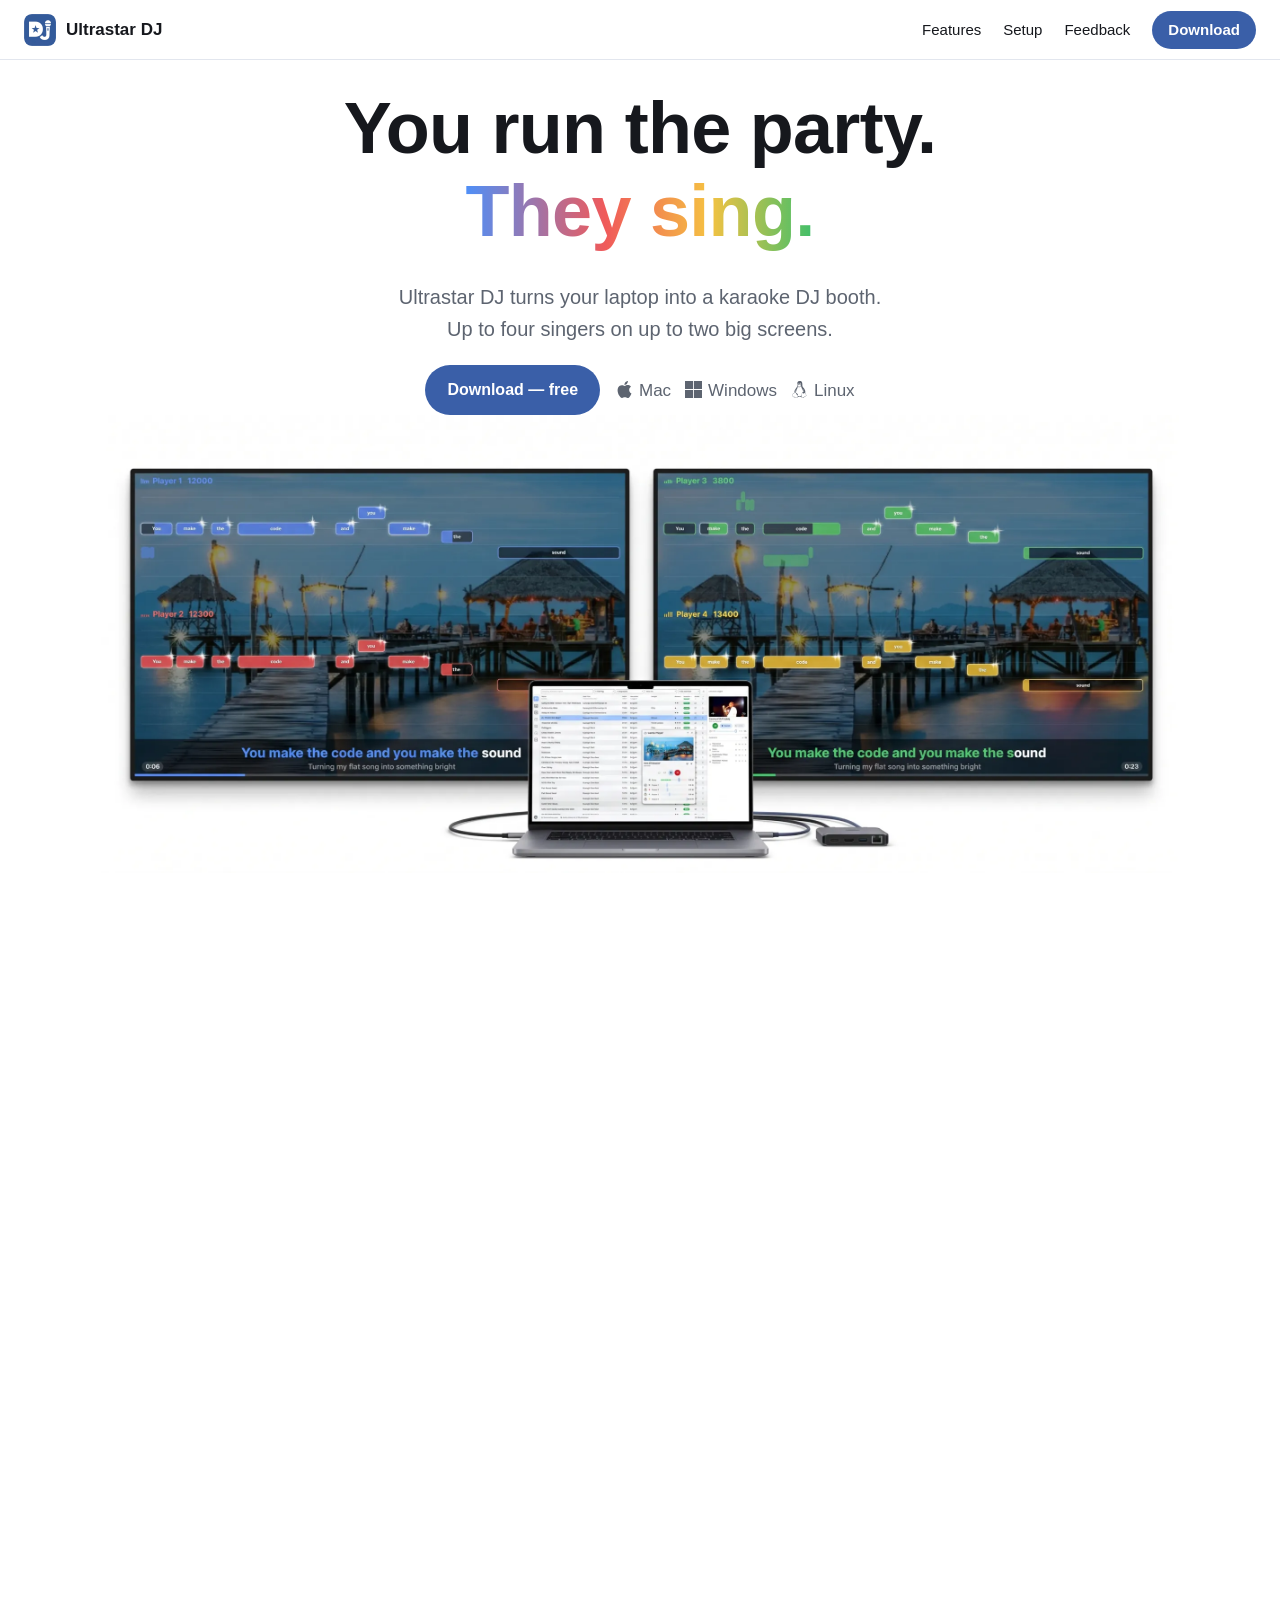
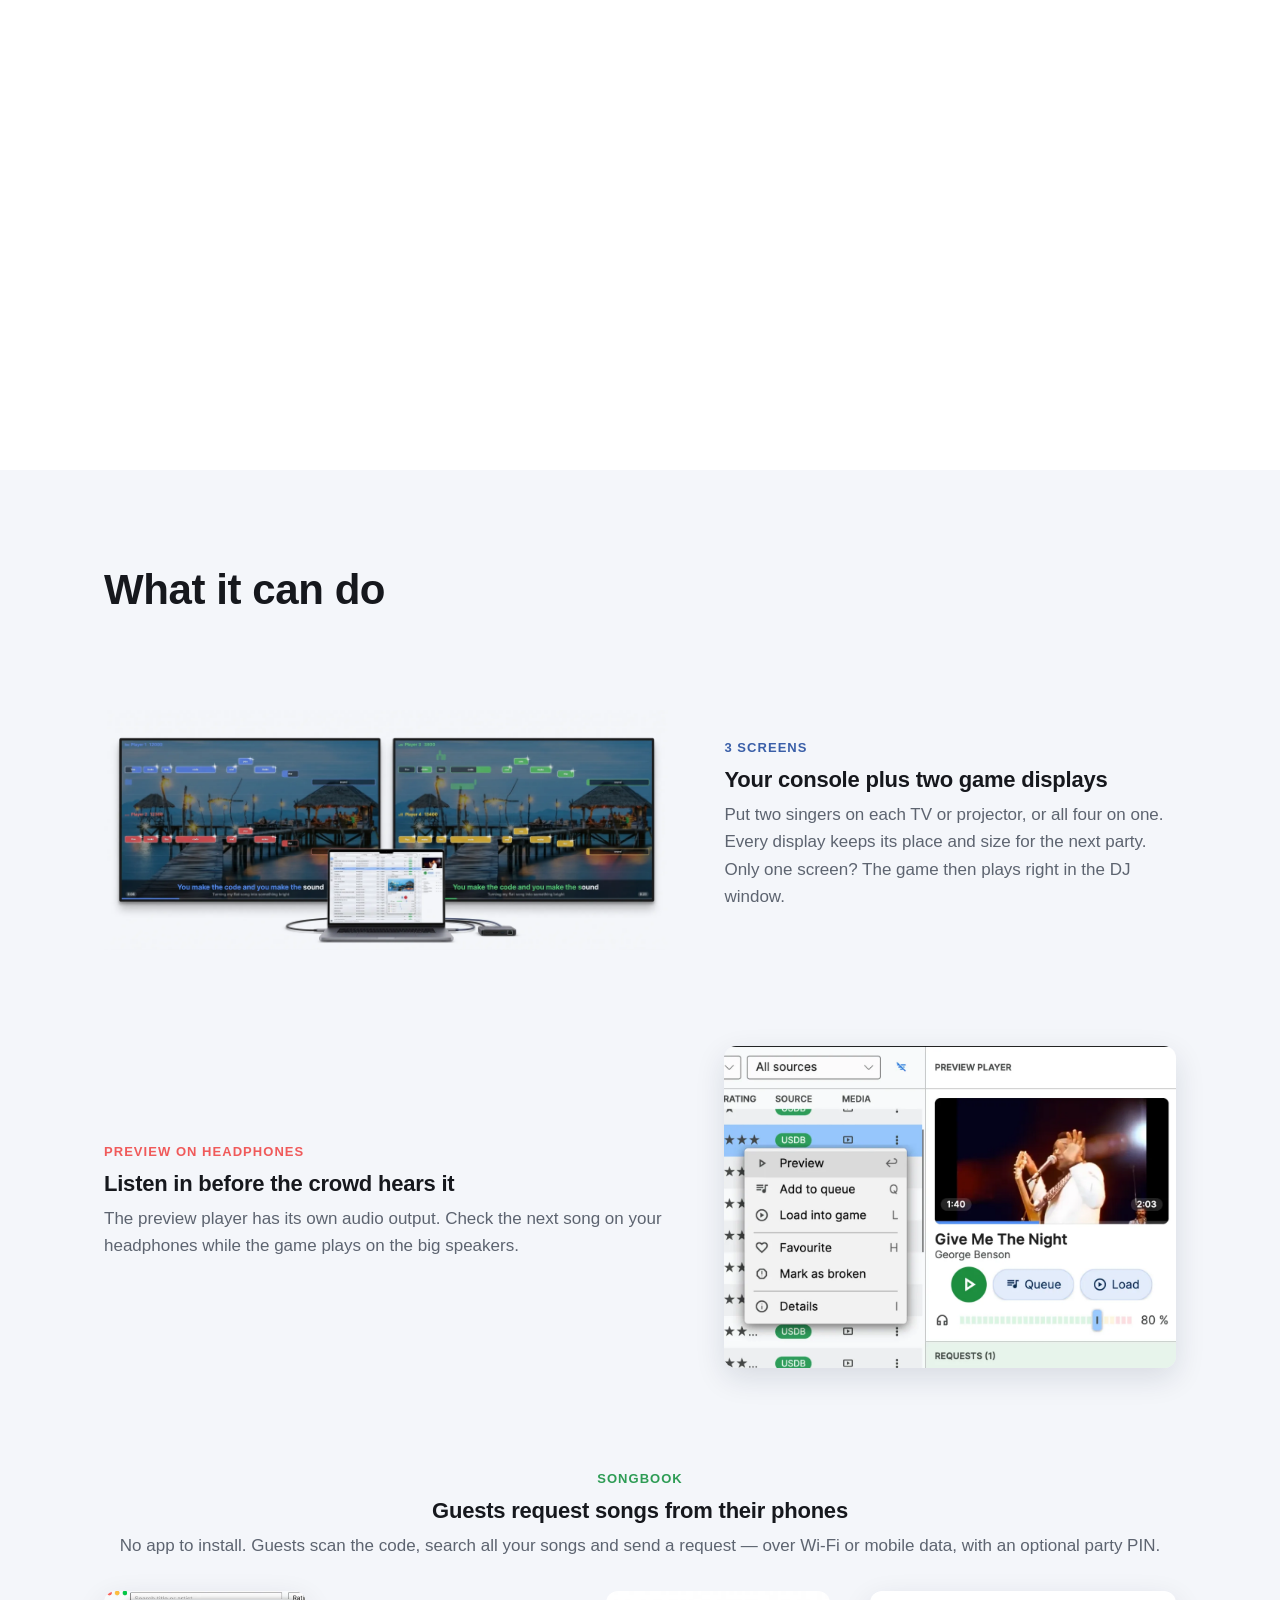
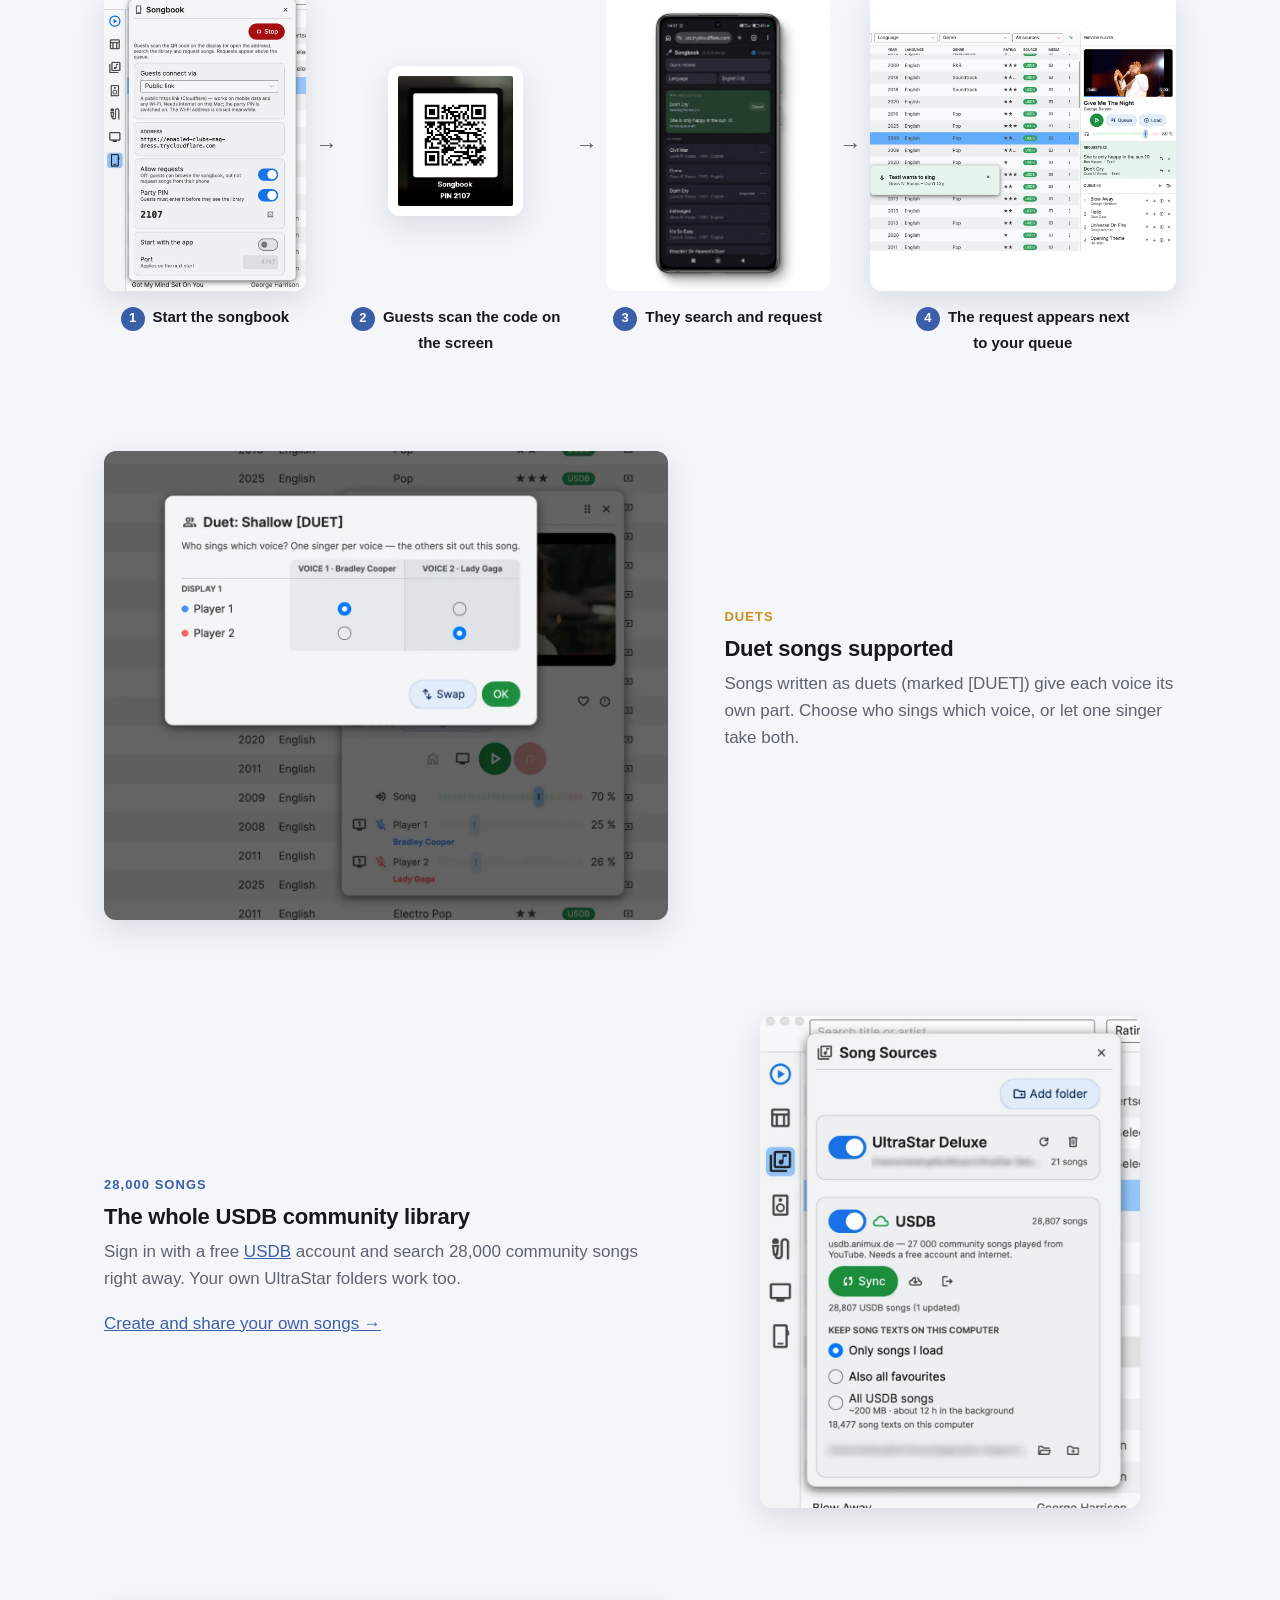
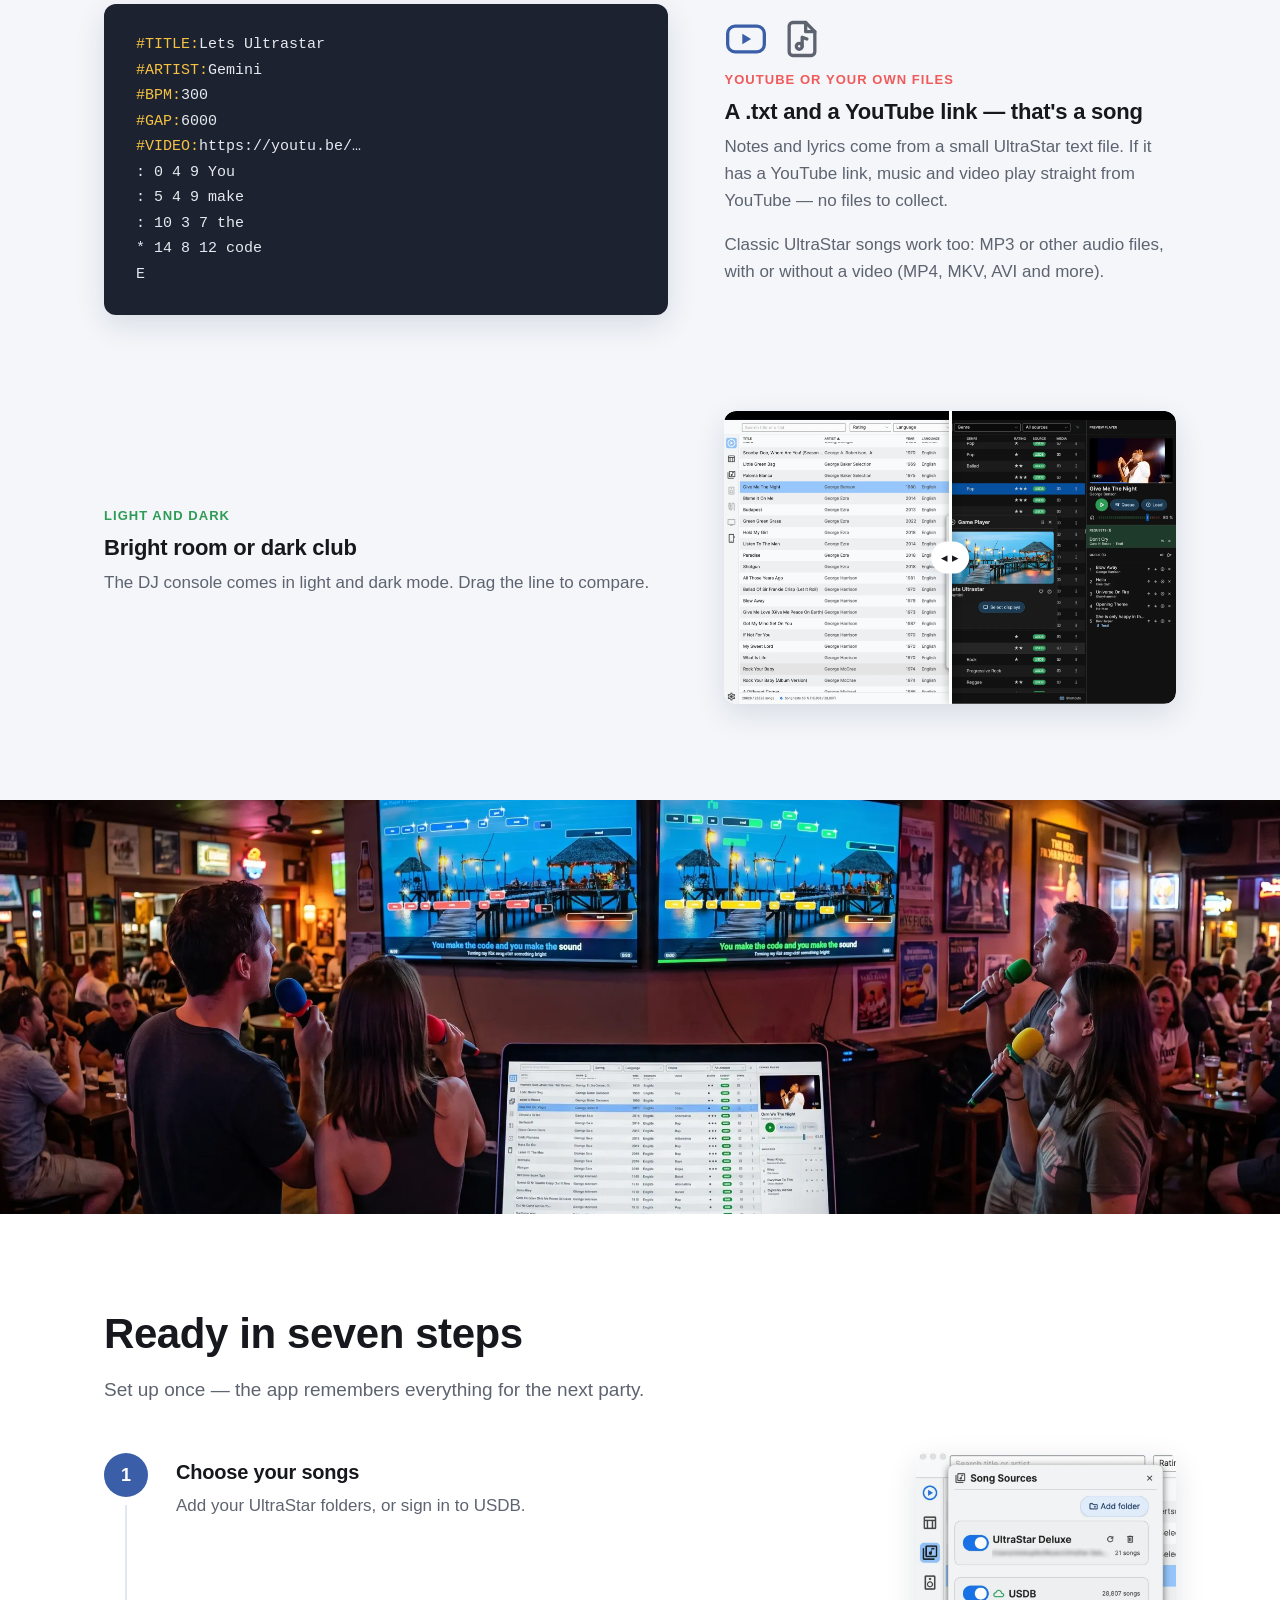
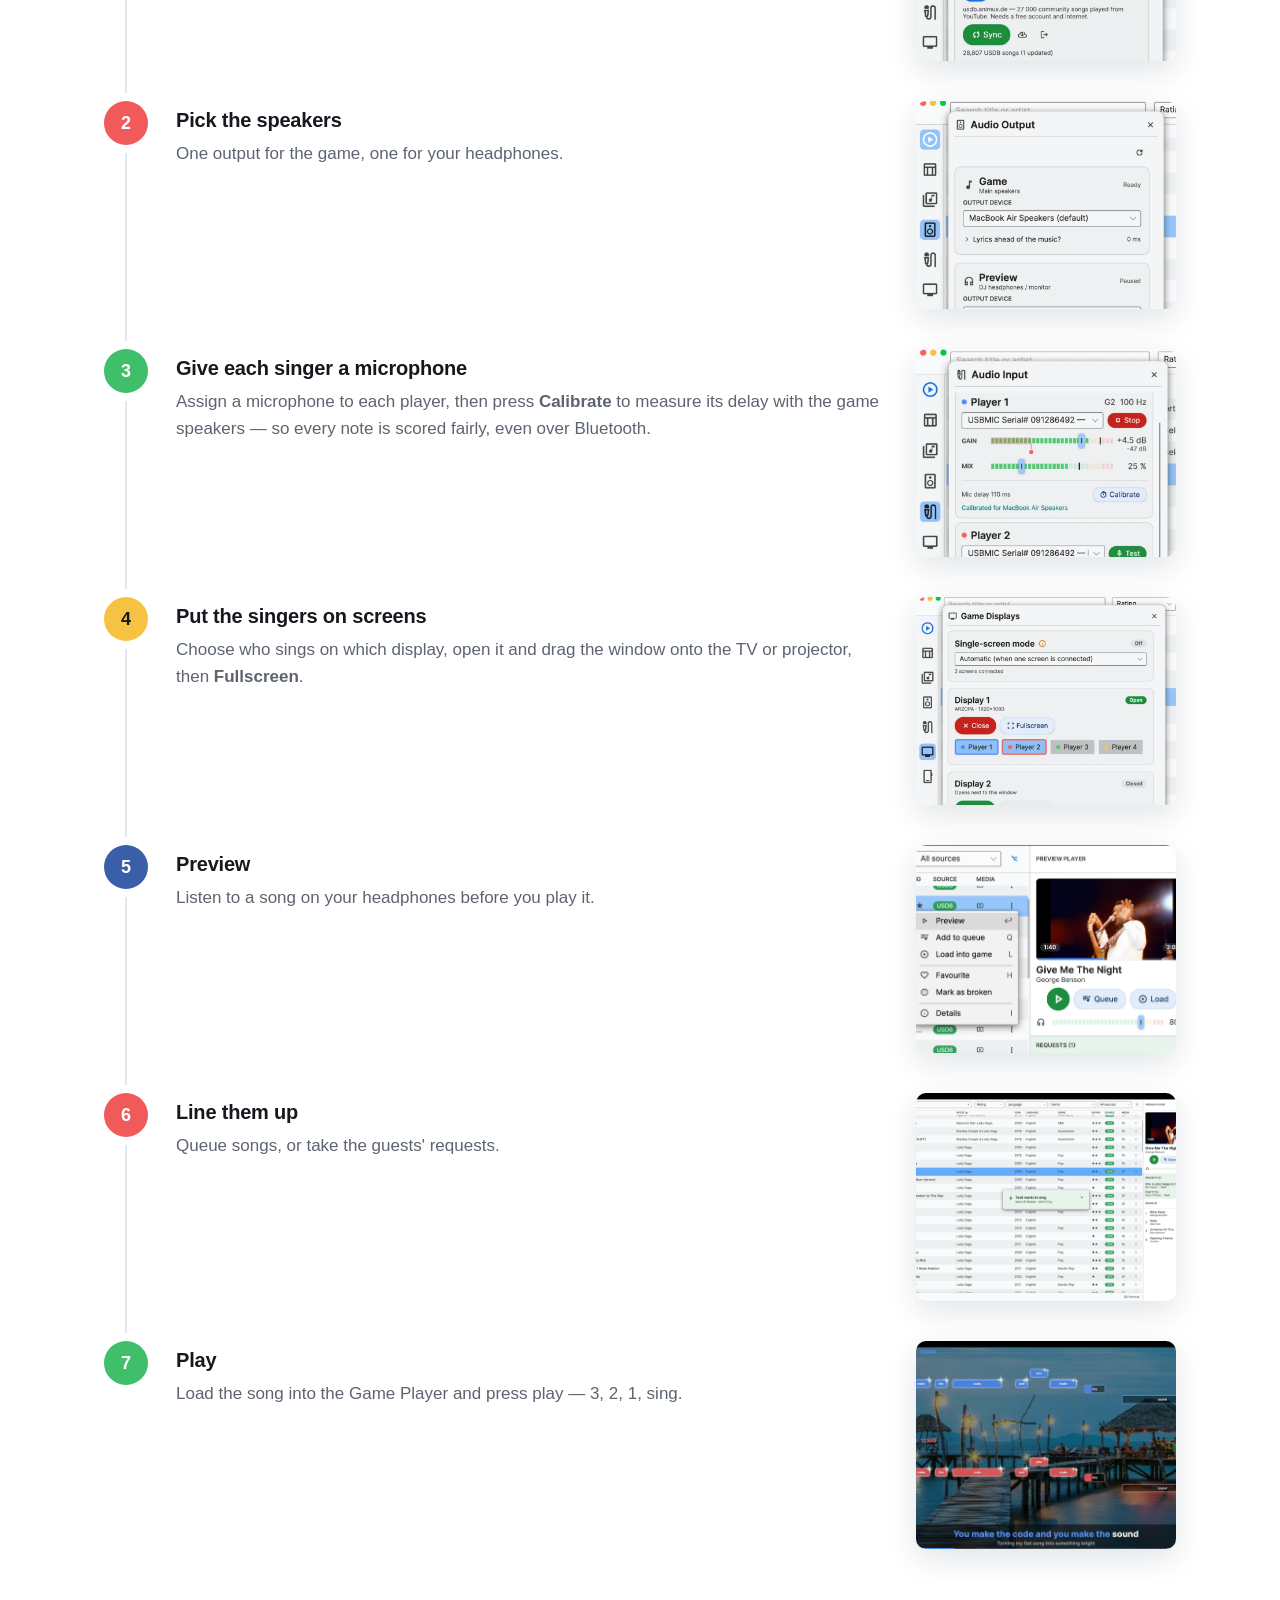
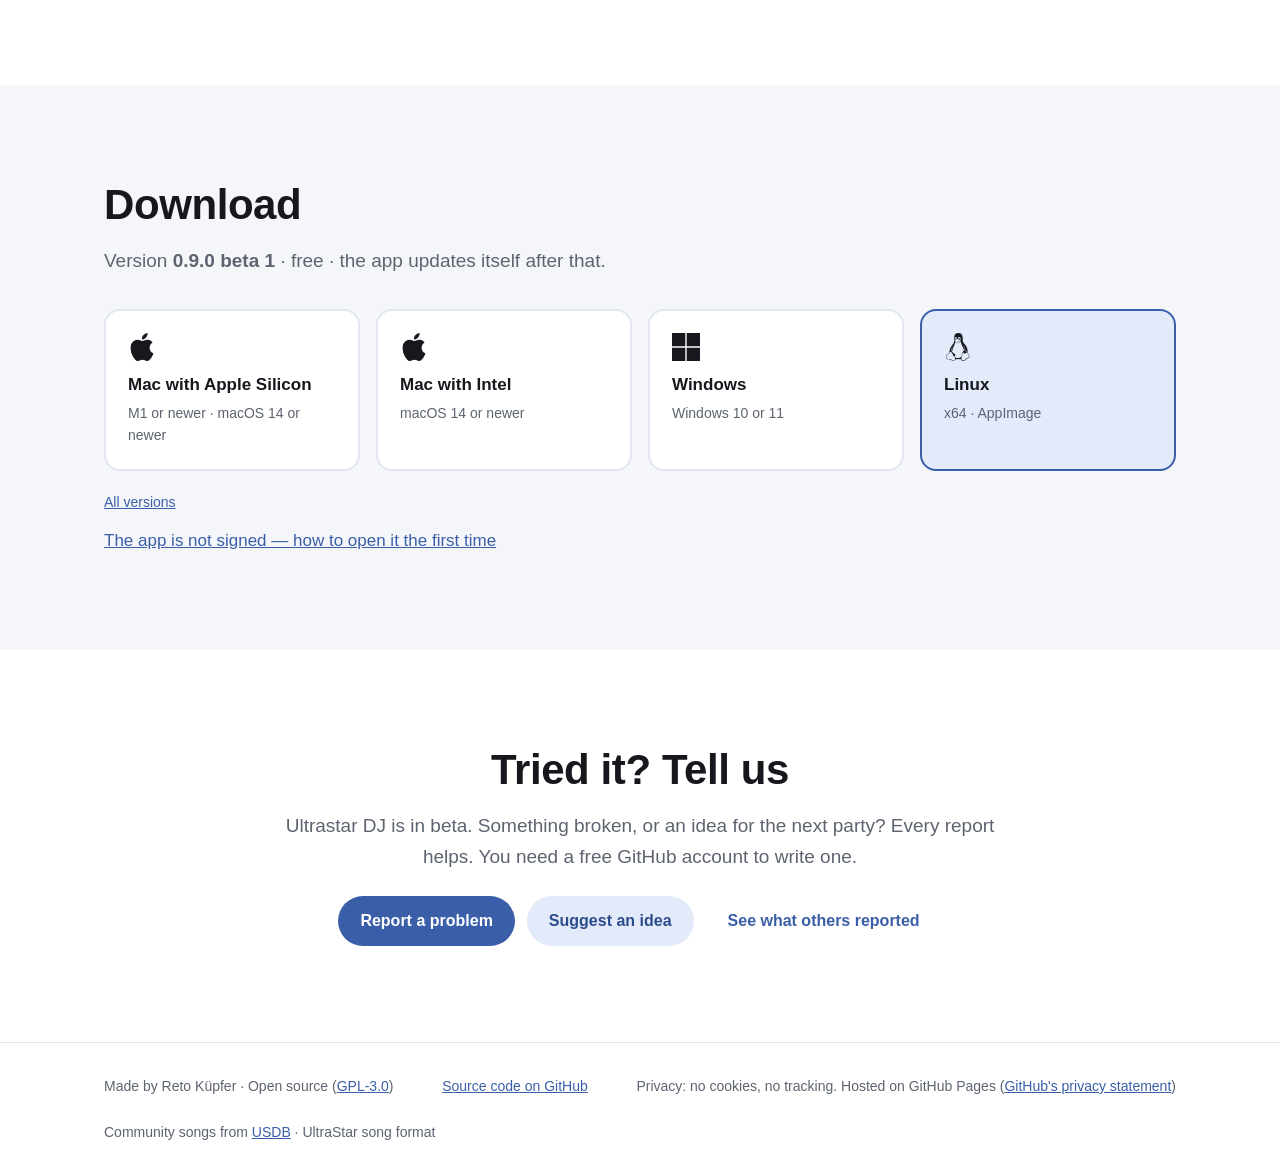
==== website/index.html @ 13da5d04 "feat(website): one-page site on GitHub Pages — features, setup, downloads, first-start help, feedbac" ====
<!doctype html>
<html lang="en">
<head>
  <meta charset="utf-8">
  <meta name="viewport" content="width=device-width, initial-scale=1">
  <title>Ultrastar DJ — free karaoke app for Mac, Windows and Linux</title>
  <meta name="description" content="Ultrastar DJ turns your laptop into a karaoke DJ booth: up to four singers on two big screens, song requests from your guests' phones, 28,000 UltraStar songs ready to go. Free and open source for Mac, Windows and Linux.">
  <link rel="canonical" href="https://retotito.github.io/Ultrastar-DJ/">
  <meta property="og:type" content="website">
  <meta property="og:url" content="https://retotito.github.io/Ultrastar-DJ/">
  <meta property="og:site_name" content="Ultrastar DJ">
  <meta property="og:title" content="Ultrastar DJ — You run the party. They sing.">
  <meta property="og:description" content="A karaoke DJ booth on your laptop: up to four singers, song requests from phones, 28,000 songs. Free for Mac, Windows and Linux.">
  <meta property="og:image" content="https://retotito.github.io/Ultrastar-DJ/img/og-image.jpg">
  <meta property="og:image:width" content="1200">
  <meta property="og:image:height" content="630">
  <meta name="twitter:card" content="summary_large_image">
  <!-- Tells search engines this page is about a free app (can show as such in results) -->
  <script type="application/ld+json">
  {
    "@context": "https://schema.org",
    "@type": "SoftwareApplication",
    "name": "Ultrastar DJ",
    "description": "Karaoke DJ app: up to four singers on two screens, song requests from guests' phones, UltraStar songs from USDB, YouTube or local files.",
    "applicationCategory": "MultimediaApplication",
    "operatingSystem": "macOS 14+, Windows 10/11, Linux",
    "url": "https://retotito.github.io/Ultrastar-DJ/",
    "downloadUrl": "https://retotito.github.io/Ultrastar-DJ/#download",
    "image": "https://retotito.github.io/Ultrastar-DJ/img/og-image.jpg",
    "license": "https://www.gnu.org/licenses/gpl-3.0.html",
    "author": { "@type": "Person", "name": "Reto Küpfer" },
    "offers": { "@type": "Offer", "price": "0", "priceCurrency": "USD" }
  }
  </script>
  <link rel="icon" href="favicon.png">
  <link rel="stylesheet" href="style.css">
</head>
<body>
<!-- System icons (Apple and Linux from Simple Icons, CC0) -->
<svg width="0" height="0" style="position:absolute" aria-hidden="true">
  <symbol id="os-mac" viewBox="0 0 24 24"><path d="M12.152 6.896c-.948 0-2.415-1.078-3.96-1.04-2.04.027-3.91 1.183-4.961 3.014-2.117 3.675-.546 9.103 1.519 12.09 1.013 1.454 2.208 3.09 3.792 3.039 1.52-.065 2.09-.987 3.935-.987 1.831 0 2.35.987 3.96.948 1.637-.026 2.676-1.48 3.676-2.948 1.156-1.688 1.636-3.325 1.662-3.415-.039-.013-3.182-1.221-3.22-4.857-.026-3.04 2.48-4.494 2.597-4.559-1.429-2.09-3.623-2.324-4.39-2.376-2-.156-3.675 1.09-4.61 1.09zM15.53 3.83c.843-1.012 1.4-2.427 1.245-3.83-1.207.052-2.662.805-3.532 1.818-.78.896-1.454 2.338-1.273 3.714 1.338.104 2.715-.688 3.559-1.701"/></symbol>
  <symbol id="os-windows" viewBox="0 0 24 24"><path d="M0 0h11.4v11.4H0zM12.6 0H24v11.4H12.6zM0 12.6h11.4V24H0zM12.6 12.6H24V24H12.6z"/></symbol>
  <symbol id="os-linux" viewBox="0 0 24 24"><path d="M12.504 0c-.155 0-.315.008-.48.021-4.226.333-3.105 4.807-3.17 6.298-.076 1.092-.3 1.953-1.05 3.02-.885 1.051-2.127 2.75-2.716 4.521-.278.832-.41 1.684-.287 2.489a.424.424 0 00-.11.135c-.26.268-.45.6-.663.839-.199.199-.485.267-.797.4-.313.136-.658.269-.864.68-.09.189-.136.394-.132.602 0 .199.027.4.055.536.058.399.116.728.04.97-.249.68-.28 1.145-.106 1.484.174.334.535.47.94.601.81.2 1.91.135 2.774.6.926.466 1.866.67 2.616.47.526-.116.97-.464 1.208-.946.587-.003 1.23-.269 2.26-.334.699-.058 1.574.267 2.577.2.025.134.063.198.114.333l.003.003c.391.778 1.113 1.132 1.884 1.071.771-.06 1.592-.536 2.257-1.306.631-.765 1.683-1.084 2.378-1.503.348-.199.629-.469.649-.853.023-.4-.2-.811-.714-1.376v-.097l-.003-.003c-.17-.2-.25-.535-.338-.926-.085-.401-.182-.786-.492-1.046h-.003c-.059-.054-.123-.067-.188-.135a.357.357 0 00-.19-.064c.431-1.278.264-2.55-.173-3.694-.533-1.41-1.465-2.638-2.175-3.483-.796-1.005-1.576-1.957-1.56-3.368.026-2.152.236-6.133-3.544-6.139zm.529 3.405h.013c.213 0 .396.062.584.198.19.135.33.332.438.533.105.259.158.459.166.724 0-.02.006-.04.006-.06v.105a.086.086 0 01-.004-.021l-.004-.024a1.807 1.807 0 01-.15.706.953.953 0 01-.213.335.71.71 0 00-.088-.042c-.104-.045-.198-.064-.284-.133a1.312 1.312 0 00-.22-.066c.05-.06.146-.133.183-.198.053-.128.082-.264.088-.402v-.02a1.21 1.21 0 00-.061-.4c-.045-.134-.101-.2-.183-.333-.084-.066-.167-.132-.267-.132h-.016c-.093 0-.176.03-.262.132a.8.8 0 00-.205.334 1.18 1.18 0 00-.09.4v.019c.002.089.008.179.02.267-.193-.067-.438-.135-.607-.202a1.635 1.635 0 01-.018-.2v-.02a1.772 1.772 0 01.15-.768c.082-.22.232-.406.43-.533a.985.985 0 01.594-.2zm-2.962.059h.036c.142 0 .27.048.399.135.146.129.264.288.344.465.09.199.14.4.153.667v.004c.007.134.006.2-.002.266v.08c-.03.007-.056.018-.083.024-.152.055-.274.135-.393.2.012-.09.013-.18.003-.267v-.015c-.012-.133-.04-.2-.082-.333a.613.613 0 00-.166-.267.248.248 0 00-.183-.064h-.021c-.071.006-.13.04-.186.132a.552.552 0 00-.12.27.944.944 0 00-.023.33v.015c.012.135.037.2.08.334.046.134.098.2.166.268.01.009.02.018.034.024-.07.057-.117.07-.176.136a.304.304 0 01-.131.068 2.62 2.62 0 01-.275-.402 1.772 1.772 0 01-.155-.667 1.759 1.759 0 01.08-.668 1.43 1.43 0 01.283-.535c.128-.133.26-.2.418-.2zm1.37 1.706c.332 0 .733.065 1.216.399.293.2.523.269 1.052.468h.003c.255.136.405.266.478.399v-.131a.571.571 0 01.016.47c-.123.31-.516.643-1.063.842v.002c-.268.135-.501.333-.775.465-.276.135-.588.292-1.012.267a1.139 1.139 0 01-.448-.067 3.566 3.566 0 01-.322-.198c-.195-.135-.363-.332-.612-.465v-.005h-.005c-.4-.246-.616-.512-.686-.71-.07-.268-.005-.47.193-.6.224-.135.38-.271.483-.336.104-.074.143-.102.176-.131h.002v-.003c.169-.202.436-.47.839-.601.139-.036.294-.065.466-.065zm2.8 2.142c.358 1.417 1.196 3.475 1.735 4.473.286.534.855 1.659 1.102 3.024.156-.005.33.018.513.064.646-1.671-.546-3.467-1.089-3.966-.22-.2-.232-.335-.123-.335.59.534 1.365 1.572 1.646 2.757.13.535.16 1.104.021 1.67.067.028.135.06.205.067 1.032.534 1.413.938 1.23 1.537v-.043c-.06-.003-.12 0-.18 0h-.016c.151-.467-.182-.825-1.065-1.224-.915-.4-1.646-.336-1.77.465-.008.043-.013.066-.018.135-.068.023-.139.053-.209.064-.43.268-.662.669-.793 1.187-.13.533-.17 1.156-.205 1.869v.003c-.02.334-.17.838-.319 1.35-1.5 1.072-3.58 1.538-5.348.334a2.645 2.645 0 00-.402-.533 1.45 1.45 0 00-.275-.333c.182 0 .338-.03.465-.067a.615.615 0 00.314-.334c.108-.267 0-.697-.345-1.163-.345-.467-.931-.995-1.788-1.521-.63-.4-.986-.87-1.15-1.396-.165-.534-.143-1.085-.015-1.645.245-1.07.873-2.11 1.274-2.763.107-.065.037.135-.408.974-.396.751-1.14 2.497-.122 3.854a8.123 8.123 0 01.647-2.876c.564-1.278 1.743-3.504 1.836-5.268.048.036.217.135.289.202.218.133.38.333.59.465.21.201.477.335.876.335.039.003.075.006.11.006.412 0 .73-.134.997-.268.29-.134.52-.334.74-.4h.005c.467-.135.835-.402 1.044-.7zm2.185 8.958c.037.6.343 1.245.882 1.377.588.134 1.434-.333 1.791-.765l.211-.01c.315-.007.577.01.847.268l.003.003c.208.199.305.53.391.876.085.4.154.78.409 1.066.486.527.645.906.636 1.14l.003-.007v.018l-.003-.012c-.015.262-.185.396-.498.595-.63.401-1.746.712-2.457 1.57-.618.737-1.37 1.14-2.036 1.191-.664.053-1.237-.2-1.574-.898l-.005-.003c-.21-.4-.12-1.025.056-1.69.176-.668.428-1.344.463-1.897.037-.714.076-1.335.195-1.814.12-.465.308-.797.641-.984l.045-.022zm-10.814.049h.01c.053 0 .105.005.157.014.376.055.706.333 1.023.752l.91 1.664.003.003c.243.533.754 1.064 1.189 1.637.434.598.77 1.131.729 1.57v.006c-.057.744-.48 1.148-1.125 1.294-.645.135-1.52.002-2.395-.464-.968-.536-2.118-.469-2.857-.602-.369-.066-.61-.2-.723-.4-.11-.2-.113-.602.123-1.23v-.004l.002-.003c.117-.334.03-.752-.027-1.118-.055-.401-.083-.71.043-.94.16-.334.396-.4.69-.533.294-.135.64-.202.915-.47h.002v-.002c.256-.268.445-.601.668-.838.19-.201.38-.336.663-.336zm7.159-9.074c-.435.201-.945.535-1.488.535-.542 0-.97-.267-1.28-.466-.154-.134-.28-.268-.373-.335-.164-.134-.144-.333-.074-.333.109.016.129.134.199.2.096.066.215.2.36.333.292.2.68.467 1.167.467.485 0 1.053-.267 1.398-.466.195-.135.445-.334.648-.467.156-.136.149-.267.279-.267.128.016.034.134-.147.332a8.097 8.097 0 01-.69.468zm-1.082-1.583V5.64c-.006-.02.013-.042.029-.05.074-.043.18-.027.26.004.063 0 .16.067.15.135-.006.049-.085.066-.135.066-.055 0-.092-.043-.141-.068-.052-.018-.146-.008-.163-.065zm-.551 0c-.02.058-.113.049-.166.066-.047.025-.086.068-.14.068-.05 0-.13-.02-.136-.068-.01-.066.088-.133.15-.133.08-.031.184-.047.259-.005.019.009.036.03.03.05v.02h.003z"/></symbol>
</svg>

<header class="topbar">
  <a class="brand" href="#top"><img src="img/icon.webp" width="256" height="256" alt=""><span>Ultrastar DJ</span></a>
  <nav>
    <a href="#features">Features</a>
    <a href="#setup">Setup</a>
    <a href="#feedback" class="hide-small">Feedback</a>
    <a href="#download" class="btn btn-small">Download</a>
  </nav>
</header>

<main id="top">

  <!-- Opening: the mockup stays while the page scrolls and turns into the photo from the bar. -->
  <section class="hero" id="hero">
    <div class="hero-sticky">
      <div class="hero-text">
        <h1>You run the party.<br><span class="accent">They sing.</span></h1>
        <p class="lead">Ultrastar DJ turns your laptop into a karaoke DJ booth.<br>Up to four singers on up to two big screens.</p>
        <div class="hero-actions">
          <a href="#download" class="btn">Download — free</a>
          <span class="muted os-list"><span><svg class="os"><use href="#os-mac"/></svg>Mac</span> <span><svg class="os"><use href="#os-windows"/></svg>Windows</span> <span><svg class="os"><use href="#os-linux"/></svg>Linux</span></span>
        </div>
      </div>
      <div class="hero-stage">
        <img class="hero-mockup" src="img/mockup-3-screens.webp" width="2400" height="1019" alt="A laptop with the DJ console between two screens showing the karaoke game">
      </div>
      <div class="hero-photo" aria-hidden="true">
        <img src="img/bar-photo.webp" width="2400" height="1019" alt="">
        <p class="hero-photo-caption">Made for karaoke nights — in bars, at parties, at home.</p>
      </div>
    </div>
  </section>

  <!-- Features -->
  <section class="section tint" id="features">
    <div class="wrap">
      <h2>What it can do</h2>

      <article class="feature">
        <div class="feature-media">
          <img class="blend" src="img/mockup-3-screens.webp" width="2400" height="1019" alt="A laptop with the DJ console between two screens showing the karaoke game" loading="lazy">
        </div>
        <div class="feature-text">
          <span class="kicker">3 screens</span>
          <h3>Your console plus two game displays</h3>
          <p>Put two singers on each TV or projector, or all four on one. Every display keeps its place and size for the
            next party. Only one screen? The game then plays right in the DJ window.</p>
        </div>
      </article>

      <article class="feature flip">
        <div class="feature-media">
          <img src="img/preview-player.webp" width="1200" height="856" alt="The preview player with a song playing on headphones" loading="lazy">
        </div>
        <div class="feature-text">
          <span class="kicker">Preview on headphones</span>
          <h3>Listen in before the crowd hears it</h3>
          <p>The preview player has its own audio output. Check the next song on your headphones while the game plays on
            the big speakers.</p>
        </div>
      </article>

      <article class="feature wide">
        <div class="feature-text center">
          <span class="kicker">Songbook</span>
          <h3>Guests request songs from their phones</h3>
          <p>No app to install. Guests scan the code, search all your songs and send a request — over Wi-Fi or mobile
            data, with an optional party PIN.</p>
        </div>
        <ol class="steps-strip">
          <li><img src="img/songbook-settings.webp" width="800" height="1190" alt="Songbook settings in the DJ console" loading="lazy"><span>Start the songbook</span></li>
          <li><img src="img/songbook-qr.webp" width="327" height="371" alt="The QR code shown on the display" loading="lazy" class="qr"><span>Guests scan the code on the screen</span></li>
          <li><img src="img/songbook-phone.webp" width="900" height="1206" alt="The songbook on a phone" loading="lazy"><span>They search and request</span></li>
          <li><img src="img/song-request-popup.webp" width="1200" height="863" alt="A request popping up in the DJ console" loading="lazy"><span>The request appears next to your queue</span></li>
        </ol>
      </article>

      <article class="feature">
        <div class="feature-media">
          <img src="img/duet.webp" width="1200" height="998" alt="Choosing who sings which voice of a duet" loading="lazy">
        </div>
        <div class="feature-text">
          <span class="kicker">Duets</span>
          <h3>Duet songs supported</h3>
          <p>Songs written as duets (marked [DUET]) give each voice its own part. Choose who sings which voice, or let one
            singer take both.</p>
        </div>
      </article>

      <article class="feature flip">
        <div class="feature-media narrow">
          <img src="img/song-sources.webp" width="900" height="1166" alt="Song Sources: a local UltraStar folder and USDB" loading="lazy">
        </div>
        <div class="feature-text">
          <span class="kicker">28,000 songs</span>
          <h3>The whole USDB community library</h3>
          <p>Sign in with a free <a href="https://usdb.animux.de" target="_blank" rel="noopener">USDB</a> account and search 28,000
            community songs right away. Your own UltraStar folders work too.</p>
          <p><button type="button" class="link" data-open-tools>Create and share your own songs →</button></p>
        </div>
      </article>

      <article class="feature">
        <div class="feature-media">
          <pre class="txt"><code><span class="c">#TITLE:</span>Lets Ultrastar
<span class="c">#ARTIST:</span>Gemini
<span class="c">#BPM:</span>300
<span class="c">#GAP:</span>6000
<span class="c">#VIDEO:</span>https://youtu.be/…
: 0 4 9 You
: 5 4 9 make
: 10 3 7 the
* 14 8 12 code
E</code></pre>
        </div>
        <div class="feature-text">
          <div class="source-icons" aria-hidden="true">
            <svg class="ico stream" viewBox="0 0 24 24"><rect x="2" y="5" width="20" height="14" rx="4"/><path class="fill" d="M10 9.2v5.6l4.8-2.8z"/></svg>
            <svg class="ico file" viewBox="0 0 24 24"><path d="M14 3H7a2 2 0 0 0-2 2v14a2 2 0 0 0 2 2h10a2 2 0 0 0 2-2V8z"/><path d="M14 3v5h5"/><circle cx="10.5" cy="16" r="1.6"/><path d="M12.1 16v-5l2.6 1"/></svg>
          </div>
          <span class="kicker">YouTube or your own files</span>
          <h3>A .txt and a YouTube link — that's a song</h3>
          <p>Notes and lyrics come from a small UltraStar text file. If it has a YouTube link, music and video play
            straight from YouTube — no files to collect.</p>
          <p>Classic UltraStar songs work too: MP3 or other audio files, with or without a video (MP4, MKV, AVI and
            more).</p>
        </div>
      </article>

      <article class="feature flip">
        <div class="feature-media">
          <div class="compare" style="--pos: 50%">
            <img src="img/dj-console-light.webp" width="1800" height="1166" alt="DJ console in light mode" loading="lazy">
            <img class="compare-top" src="img/dj-console-dark.webp" width="1800" height="1166" alt="DJ console in dark mode" loading="lazy">
            <input type="range" min="0" max="100" value="50" aria-label="Drag to compare light and dark mode">
            <span class="compare-handle" aria-hidden="true"></span>
          </div>
        </div>
        <div class="feature-text">
          <span class="kicker">Light and dark</span>
          <h3>Bright room or dark club</h3>
          <p>The DJ console comes in light and dark mode. Drag the line to compare.</p>
        </div>
      </article>
    </div>
  </section>

  <!-- The bar photo again as a break between features and setup -->
  <div class="band" aria-hidden="true"><img src="img/bar-photo.webp" width="2400" height="1019" alt="" loading="lazy"></div>

  <!-- Setup -->
  <section class="section" id="setup">
    <div class="wrap">
      <h2>Ready in seven steps</h2>
      <p class="section-lead">Set up once — the app remembers everything for the next party.</p>
      <ol class="timeline">
        <li>
          <div><h3>Choose your songs</h3><p>Add your UltraStar folders, or sign in to USDB.</p></div>
          <img src="img/song-sources.webp" width="900" height="1166" alt="" loading="lazy">
        </li>
        <li>
          <div><h3>Pick the speakers</h3><p>One output for the game, one for your headphones.</p></div>
          <img src="img/audio-output.webp" width="900" height="965" alt="" loading="lazy">
        </li>
        <li>
          <div><h3>Give each singer a microphone</h3><p>Assign a microphone to each player, then press
            <b>Calibrate</b> to measure its delay with the game speakers — so every note is scored fairly, even over
            Bluetooth.</p></div>
          <img src="img/audio-input.webp" width="800" height="1555" alt="" loading="lazy">
        </li>
        <li>
          <div><h3>Put the singers on screens</h3><p>Choose who sings on which display, open it and drag the window
            onto the TV or projector, then <b>Fullscreen</b>.</p></div>
          <img src="img/game-displays.webp" width="900" height="993" alt="" loading="lazy">
        </li>
        <li>
          <div><h3>Preview</h3><p>Listen to a song on your headphones before you play it.</p></div>
          <img src="img/preview-player.webp" width="1200" height="856" alt="" loading="lazy">
        </li>
        <li>
          <div><h3>Line them up</h3><p>Queue songs, or take the guests' requests.</p></div>
          <img src="img/song-requests.webp" width="1600" height="1036" alt="" loading="lazy">
        </li>
        <li>
          <div><h3>Play</h3><p>Load the song into the Game Player and press play — 3, 2, 1, sing.</p></div>
          <img src="img/display-1.webp" width="1400" height="907" alt="" loading="lazy">
        </li>
      </ol>
    </div>
  </section>

  <!-- Download — after each release, update the version and the two Mac file names below. -->
  <section class="section tint" id="download">
    <div class="wrap">
      <h2>Download</h2>
      <p class="section-lead">Version <b>0.9.0 beta 1</b> · free · the app updates itself after that.</p>
      <div class="downloads">
        <a class="dl" data-os="mac" data-help="mac" href="https://github.com/retotito/Ultrastar-DJ/releases/download/v0.9.0-beta.1/Ultrastar-DJ-0.9.0-beta.1-osx-arm64.dmg">
          <svg class="os"><use href="#os-mac"/></svg><b>Mac with Apple Silicon</b><span>M1 or newer · macOS 14 or newer</span></a>
        <a class="dl" data-os="mac" data-help="mac" href="https://github.com/retotito/Ultrastar-DJ/releases/download/v0.9.0-beta.1/Ultrastar-DJ-0.9.0-beta.1-osx-x64.dmg">
          <svg class="os"><use href="#os-mac"/></svg><b>Mac with Intel</b><span>macOS 14 or newer</span></a>
        <a class="dl" data-os="windows" data-help="windows" href="https://github.com/retotito/Ultrastar-DJ/releases/download/v0.9.0-beta.1/UltrastarDJ-win-Setup.exe">
          <svg class="os"><use href="#os-windows"/></svg><b>Windows</b><span>Windows 10 or 11</span></a>
        <a class="dl" data-os="linux" data-help="linux" href="https://github.com/retotito/Ultrastar-DJ/releases/download/v0.9.0-beta.1/UltrastarDJ.AppImage">
          <svg class="os"><use href="#os-linux"/></svg><b>Linux</b><span>x64 · AppImage</span></a>
      </div>
      <p class="small muted">
        <a href="https://github.com/retotito/Ultrastar-DJ/releases" target="_blank" rel="noopener">All versions</a>
      </p>
      <button type="button" class="link" data-open-help>The app is not signed — how to open it the first time</button>
    </div>
  </section>

  <!-- Feedback -->
  <section class="section" id="feedback">
    <div class="wrap center">
      <h2>Tried it? Tell us</h2>
      <p class="section-lead">Ultrastar DJ is in beta. Something broken, or an idea for the next party? Every report
        helps. You need a free GitHub account to write one.</p>
      <div class="feedback-actions">
        <a class="btn" href="https://github.com/retotito/Ultrastar-DJ/issues/new?template=bug.yml" target="_blank" rel="noopener">Report a problem</a>
        <a class="btn btn-tonal" href="https://github.com/retotito/Ultrastar-DJ/issues/new?template=idea.yml" target="_blank" rel="noopener">Suggest an idea</a>
        <a class="btn btn-text" href="https://github.com/retotito/Ultrastar-DJ/issues" target="_blank" rel="noopener">See what others reported</a>
      </div>
    </div>
  </section>
</main>

<footer class="footer">
  <div class="wrap">
    <span>Made by Reto Küpfer · Open source (<a href="https://github.com/retotito/Ultrastar-DJ/blob/main/LICENSE" target="_blank" rel="noopener">GPL-3.0</a>)</span>
    <a href="https://github.com/retotito/Ultrastar-DJ" target="_blank" rel="noopener">Source code on GitHub</a>
    <span>Privacy: no cookies, no tracking. Hosted on GitHub Pages (<a href="https://docs.github.com/site-policy/privacy-policies/github-general-privacy-statement" target="_blank" rel="noopener">GitHub's privacy statement</a>)</span>
    <span>Community songs from <a href="https://usdb.animux.de" target="_blank" rel="noopener">USDB</a> · UltraStar song format</span>
  </div>
</footer>

<!-- First start: the apps are not signed, so each system asks once. -->
<dialog class="help" id="help">
  <form method="dialog" class="help-close"><button aria-label="Close">✕</button></form>
  <h2 class="help-title">Your download has started</h2>
  <p class="muted">The app is not signed by Apple or Microsoft (that costs a yearly fee), so your computer asks once
    whether you trust it. Here is how to say yes:</p>
  <div class="tabs" role="tablist">
    <button role="tab" data-tab="mac">Mac</button>
    <button role="tab" data-tab="windows">Windows</button>
    <button role="tab" data-tab="linux">Linux</button>
  </div>
  <div class="tab" data-panel="mac">
    <ol>
      <li>Open the downloaded <b>.dmg</b> and drag <b>Ultrastar DJ</b> into <b>Applications</b>.</li>
      <li>Open it. macOS says it cannot check the app — click <b>Done</b>.</li>
      <li>Open <b>System Settings → Privacy &amp; Security</b>, scroll down and click <b>Open Anyway</b>.</li>
      <li>Confirm with your password. From now on it opens normally.</li>
    </ol>
  </div>
  <div class="tab" data-panel="windows">
    <ol>
      <li>Start <b>UltrastarDJ-win-Setup.exe</b>.</li>
      <li>A blue window says <b>"Windows protected your PC"</b> — click <b>More info</b>.</li>
      <li>Click <b>Run anyway</b>. The app installs and starts by itself.</li>
    </ol>
  </div>
  <div class="tab" data-panel="linux">
    <ol>
      <li>Install mpv once: <code>sudo apt install libmpv2</code> (on older systems <code>libmpv1</code>).</li>
      <li>Right-click <b>UltrastarDJ.AppImage</b> → Properties → Permissions → <b>Allow executing file as program</b>.</li>
      <li>Double-click it.</li>
    </ol>
  </div>
  <p class="small muted">Updates after that install themselves — no more questions.</p>
</dialog>

<!-- Tools for making songs (all free and open source) -->
<dialog class="help" id="tools">
  <form method="dialog" class="help-close"><button aria-label="Close">✕</button></form>
  <h2 class="help-title">Create your own songs</h2>
  <p class="muted">A few free tools to write your own UltraStar songs — notes, lyrics and timing in one .txt file that
    Ultrastar DJ plays like any other.</p>
  <ul class="tool-list">
    <li><a href="https://github.com/retotito/UltrastarCreatorTool" target="_blank" rel="noopener"><b>Ultrastar Creator Tool</b></a>
      <span>Upload a song and get a singable first draft: the voice is separated, lyrics aligned and pitches detected —
        then fine-tune it in a piano-roll editor.</span></li>
    <li><a href="https://github.com/DoubleDee73/Yass-Reloaded" target="_blank" rel="noopener"><b>Yass Reloaded</b></a>
      <span>Karaoke editor for fine-tuning notes, lyrics and timing, and for tidying up a whole song library.
        Windows, Mac, Linux.</span></li>
    <li><a href="https://github.com/UltraStar-Deluxe/UltraStar-Creator" target="_blank" rel="noopener"><b>UltraStar-Creator</b></a>
      <span>The UltraStar Deluxe team's song creation tool. Windows, Mac, Linux.</span></li>
  </ul>
  <p class="small muted">Finished a song? Share it with everyone on <a href="https://usdb.animux.de" target="_blank" rel="noopener">USDB</a>
    — after their next USDB sync, every Ultrastar DJ user can sing it.</p>
</dialog>

<script src="main.js"></script>
</body>
</html>
---- website/style.css ----
:root {
  --brand: #3a5fa8;
  --brand-strong: #2c4c8c;
  --brand-soft: #e3ebfa;
  --p1: #4f8ff7;
  --p2: #f05a5a;
  --p3: #3fbf6a;
  --p4: #f5c242;
  --text: #16181d;
  --muted: #5d6470;
  --bg: #ffffff;
  --tint: #f4f6fa;
  --line: #e2e6ee;
  --card: #ffffff;
  --shadow: 0 10px 30px rgba(20, 30, 60, .12);
  --radius: 16px;
  --wrap: 1120px;
  --gutter: 24px;
  --topbar: 60px;
  color-scheme: light;
}

* { box-sizing: border-box; }
html { scroll-behavior: smooth; scroll-padding-top: var(--topbar); }
body {
  margin: 0;
  background: var(--bg);
  color: var(--text);
  font: 17px/1.6 -apple-system, BlinkMacSystemFont, "Segoe UI", Inter, Roboto, "Helvetica Neue", Arial, sans-serif;
  -webkit-font-smoothing: antialiased;
  overflow-x: hidden;
}
img { max-width: 100%; height: auto; display: block; }
a { color: var(--brand); }
h1, h2, h3 { line-height: 1.15; margin: 0 0 .4em; letter-spacing: -.01em; }
h2 { font-size: clamp(28px, 4vw, 42px); }
h3 { font-size: 22px; }
p { margin: 0 0 1em; }
.muted { color: var(--muted); }
.small { font-size: 14px; }
.center { text-align: center; }
.wrap { max-width: var(--wrap); margin: 0 auto; padding: 0 var(--gutter); }
@media (max-width: 600px) { :root { --gutter: 16px; } body { font-size: 16px; } }

/* Buttons */
.btn {
  display: inline-block; padding: 12px 22px; border-radius: 999px; border: 0;
  background: var(--brand); color: #fff; font-weight: 600; text-decoration: none; font-size: 16px;
  transition: background .2s, transform .2s;
}
.btn:hover { background: var(--brand-strong); transform: translateY(-1px); }
.btn-small { padding: 7px 16px; font-size: 15px; }
.btn-tonal { background: var(--brand-soft); color: var(--brand-strong); }
.btn-tonal:hover { background: #d3e0f7; }
.btn-text { background: none; color: var(--brand); }
.btn-text:hover { background: var(--tint); }
button.link { background: none; border: 0; padding: 0; color: var(--brand); font: inherit; text-decoration: underline; cursor: pointer; }

/* Top bar */
.topbar {
  position: fixed; inset: 0 0 auto; z-index: 10; height: var(--topbar);
  display: flex; align-items: center; justify-content: space-between; padding: 0 var(--gutter);
  background: rgba(255, 255, 255, .85); backdrop-filter: saturate(1.6) blur(12px); -webkit-backdrop-filter: saturate(1.6) blur(12px);
  border-bottom: 1px solid var(--line);
}
.brand { display: flex; align-items: center; gap: 10px; color: var(--text); text-decoration: none; font-weight: 700; }
.brand img { width: 32px; height: 32px; border-radius: 8px; }
.topbar nav { display: flex; align-items: center; gap: 22px; }
.topbar nav a:not(.btn) { color: var(--text); text-decoration: none; font-size: 15px; }
.topbar nav a:not(.btn):hover { color: var(--brand); }
@media (max-width: 600px) {
  .topbar nav { gap: 14px; }
  .hide-small, .brand span { display: none; }
}

/* Opening: sticky stage, the mockup turns into the bar photo while scrolling (main.js sets --p from 0 to 1). */
.hero { position: relative; height: 230vh; --p: 0; }
.hero-sticky {
  position: sticky; top: 0; height: 100vh; overflow: hidden;
  display: flex; flex-direction: column; align-items: center; justify-content: center;
  padding: calc(var(--topbar) + 3vh) var(--gutter) 3vh;
}
.hero-text { text-align: center; max-width: 780px; opacity: calc(1 - var(--p) * 2.2); transform: translateY(calc(var(--p) * -40px)); }
.hero h1 { font-size: clamp(36px, 6.4vw, 72px); font-weight: 800; }
.accent {
  background: linear-gradient(90deg, var(--p1), var(--p2) 40%, var(--p4) 70%, var(--p3));
  -webkit-background-clip: text; background-clip: text; color: transparent;
}
.lead { font-size: clamp(17px, 2vw, 20px); color: var(--muted); }
.hero-actions { display: flex; gap: 16px; align-items: center; justify-content: center; flex-wrap: wrap; }
.hero-stage { width: 100%; max-width: 1400px; flex: 1 1 auto; min-height: 0; display: flex; align-items: center; justify-content: center;
  transform: scale(calc(1 + var(--p) * .15)); }
.hero-mockup { max-height: 100%; width: auto; object-fit: contain; }
.hero-photo {
  position: absolute; inset: 0; opacity: clamp(0, calc(var(--p) * 2 - .35), 1);
  pointer-events: none;
}
.hero-photo img { width: 100%; height: 100%; object-fit: cover; transform: scale(calc(1.12 - var(--p) * .12)); }
.hero-photo::after { content: ""; position: absolute; inset: 0; background: linear-gradient(transparent 55%, rgba(0, 0, 0, .65)); }
.hero-photo-caption {
  position: absolute; left: 0; right: 0; bottom: 6vh; z-index: 1; margin: 0; padding: 0 var(--gutter);
  text-align: center; color: #fff; font-size: clamp(20px, 3vw, 32px); font-weight: 700;
  opacity: clamp(0, calc(var(--p) * 3 - 2), 1);
}
/* Phones and reduced motion: no scroll effect — the mockup, then the photo below it. */
@media (max-width: 700px), (prefers-reduced-motion: reduce) {
  .hero { height: auto; }
  .hero-sticky { position: static; height: auto; overflow: visible; padding-bottom: 0; }
  .hero-text, .hero-stage { opacity: 1; transform: none; }
  .hero-stage { margin: 24px calc(-1 * var(--gutter)) 32px; width: calc(100% + 2 * var(--gutter)); }
  .hero-mockup { width: 100%; }
  .hero-photo { position: relative; opacity: 1; margin: 0 calc(-1 * var(--gutter)); width: calc(100% + 2 * var(--gutter)); }
  .hero-photo img { height: auto; aspect-ratio: 4 / 3; transform: none; object-position: 50% 40%; }
  .hero-photo-caption { opacity: 1; font-size: 20px; bottom: 24px; }
}

/* Sections */
.section { padding: 96px 0; }
.tint { background: var(--tint); }
.section-lead { font-size: 19px; color: var(--muted); max-width: 720px; }
.center .section-lead, .feature-text.center p { margin-left: auto; margin-right: auto; }
@media (max-width: 600px) { .section { padding: 64px 0; } }

.cards.three { display: grid; grid-template-columns: repeat(3, 1fr); gap: 20px; margin-top: 40px; }
@media (max-width: 860px) { .cards.three { grid-template-columns: 1fr; } }
.card { background: var(--tint); border-radius: var(--radius); padding: 28px; }
.card h3 { font-size: 19px; }
.card p { color: var(--muted); margin: 0; }
.ico { width: 36px; height: 36px; fill: none; stroke: var(--brand); stroke-width: 1.8; stroke-linecap: round; stroke-linejoin: round; margin-bottom: 14px; }
.card:nth-child(2) .ico { stroke: var(--p2); }
.card:nth-child(3) .ico { stroke: var(--p3); }

/* Feature rows: picture and text side by side, swapped every other row */
.feature { display: grid; grid-template-columns: 1.25fr 1fr; gap: 56px; align-items: center; margin-top: 96px; }
.feature.flip .feature-media { order: 2; }
.feature.wide { display: block; }
.feature-media img, .feature-media .compare, .feature-media .txt { border-radius: 12px; box-shadow: var(--shadow); }
/* The mockup has a white background: multiplied, it takes on the section's tint instead of showing a white box. */
.feature-media img.blend { box-shadow: none; border-radius: 0; mix-blend-mode: multiply; }
.feature-media.narrow img { max-width: 380px; margin: 0 auto; }
.kicker { display: inline-block; font-size: 13px; font-weight: 700; text-transform: uppercase; letter-spacing: .08em; color: var(--brand); margin-bottom: 8px; }
.feature:nth-of-type(4n+2) .kicker { color: var(--p2); }
.feature:nth-of-type(4n+3) .kicker { color: #2e9c55; }
.feature:nth-of-type(4n) .kicker { color: #c8901a; }
.feature-text p { color: var(--muted); }
@media (max-width: 860px) {
  .feature { grid-template-columns: 1fr; gap: 24px; margin-top: 64px; }
  .feature.flip .feature-media { order: 0; }
}

/* Songbook: four steps left to right, top to bottom on phones */
.steps-strip { list-style: none; padding: 0; margin: 32px 0 0; display: grid; grid-template-columns: repeat(4, auto); justify-content: space-between; gap: 40px; counter-reset: step; }
.steps-strip li { position: relative; display: flex; flex-direction: column; align-items: center; gap: 14px; counter-increment: step; }
.steps-strip li > img { height: 300px; width: auto; max-width: 100%; object-fit: contain; border-radius: 12px; box-shadow: var(--shadow); background: #fff; }
.steps-strip li > img.qr { height: 150px; margin: 75px 0; padding: 10px; }
.steps-strip li:nth-child(3) > img { box-shadow: none; background: none; }
.steps-strip li span { max-width: 220px; text-align: center; font-weight: 600; font-size: 15px; }
.steps-strip li span::before {
  content: counter(step); display: inline-grid; place-items: center; width: 24px; height: 24px; margin-right: 8px;
  border-radius: 50%; background: var(--brand); color: #fff; font-size: 13px;
}
.steps-strip li:not(:last-child)::after {
  content: "→"; position: absolute; right: -32px; top: 136px; color: var(--muted); font-size: 22px;
}
@media (max-width: 860px) {
  .steps-strip { grid-template-columns: 1fr; gap: 48px; }
  .steps-strip li > img { height: auto; max-height: 460px; }
  .steps-strip li > img.qr { margin: 0; }
  .steps-strip li:not(:last-child)::after { content: "↓"; right: auto; top: auto; bottom: -40px; }
}

/* Streaming or a file: a plain play button (not YouTube's logo) and a music file */
.source-icons { display: flex; gap: 12px; margin-bottom: 4px; }
.source-icons .ico { width: 44px; height: 44px; margin: 0; }
.source-icons .stream .fill { fill: var(--brand); stroke: none; }
.source-icons .file { stroke: var(--muted); }

/* The song file */
.txt { margin: 0; padding: 28px 32px; background: #1d2230; color: #e6e9f0; font: 15px/1.7 ui-monospace, "SF Mono", Menlo, Consolas, monospace; overflow-x: auto; }
.txt .c { color: var(--p4); }

/* Light / dark: the dark picture is clipped to the right of the handle */
.compare { position: relative; overflow: hidden; }
.compare img { width: 100%; }
.compare .compare-top { position: absolute; inset: 0; height: 100%; clip-path: inset(0 0 0 var(--pos)); }
.compare input { position: absolute; inset: 0; width: 100%; height: 100%; margin: 0; opacity: 0; cursor: ew-resize; }
.compare-handle { position: absolute; top: 0; bottom: 0; left: var(--pos); width: 3px; margin-left: -1.5px; background: #fff; box-shadow: 0 0 8px rgba(0, 0, 0, .4); pointer-events: none; }
.compare-handle::after {
  content: "◂ ▸"; position: absolute; top: 50%; left: 50%; transform: translate(-50%, -50%);
  padding: 6px 10px; border-radius: 999px; background: #fff; color: var(--text); font-size: 13px; white-space: nowrap; box-shadow: var(--shadow);
}

/* Photo break */
.band { height: 46vh; min-height: 260px; overflow: hidden; }
.band img { width: 100%; height: 100%; object-fit: cover; object-position: center 40%; }

/* Setup timeline */
.timeline { list-style: none; padding: 0; margin: 48px 0 0; counter-reset: step; }
.timeline li {
  counter-increment: step; position: relative; display: grid; grid-template-columns: 1fr 260px; gap: 32px; align-items: start;
  padding: 0 0 40px 72px;
}
.timeline li::before {
  content: counter(step); position: absolute; left: 0; top: 0; width: 44px; height: 44px; border-radius: 50%;
  display: grid; place-items: center; background: var(--brand); color: #fff; font-weight: 700; font-size: 18px;
}
.timeline li:nth-child(4n+2)::before { background: var(--p2); }
.timeline li:nth-child(4n+3)::before { background: var(--p3); }
.timeline li:nth-child(4n)::before { background: var(--p4); color: var(--text); }
.timeline li:not(:last-child)::after { content: ""; position: absolute; left: 21px; top: 52px; bottom: 8px; width: 2px; background: var(--line); }
.timeline h3 { font-size: 20px; margin-top: 8px; }
.timeline p { color: var(--muted); margin: 0; }
.timeline img { width: 260px; height: 208px; object-fit: cover; object-position: top; border-radius: 10px; box-shadow: var(--shadow); }
@media (max-width: 700px) {
  .timeline li { grid-template-columns: 1fr; gap: 16px; padding-left: 60px; }
  .timeline img { width: 100%; height: 260px; }
}

/* System icons */
.os { width: 1em; height: 1em; fill: currentColor; vertical-align: -0.12em; margin-right: .35em; }
.os-list { display: inline-flex; gap: 14px; flex-wrap: wrap; }
.os-list span { white-space: nowrap; }

/* Download */
.downloads { display: grid; grid-template-columns: repeat(4, 1fr); gap: 16px; margin: 32px 0 20px; }
@media (max-width: 900px) { .downloads { grid-template-columns: 1fr 1fr; } }
@media (max-width: 520px) { .downloads { grid-template-columns: 1fr; } }
.dl {
  display: flex; flex-direction: column; gap: 4px; padding: 22px; border-radius: var(--radius);
  background: var(--card); border: 2px solid var(--line); color: var(--text); text-decoration: none; transition: border-color .2s, transform .2s;
}
.dl .os { width: 28px; height: 28px; margin-bottom: 6px; color: var(--text); }
.dl span { color: var(--muted); font-size: 14px; }
.dl:hover { border-color: var(--brand); transform: translateY(-2px); }
.dl.mine { border-color: var(--brand); background: var(--brand-soft); }

/* Feedback */
.feedback-actions { display: flex; gap: 12px; justify-content: center; flex-wrap: wrap; margin-top: 24px; }

/* Footer */
.footer { padding: 32px 0; border-top: 1px solid var(--line); font-size: 14px; color: var(--muted); }
.footer .wrap { display: flex; gap: 24px; flex-wrap: wrap; justify-content: space-between; }

/* First-start help */
.help {
  width: min(560px, calc(100vw - 32px)); border: 0; border-radius: 20px; padding: 28px; box-shadow: 0 30px 80px rgba(0, 0, 0, .35);
  color: var(--text); background: var(--bg);
}
.help::backdrop { background: rgba(15, 20, 35, .55); }
.help-title { font-size: 24px; padding-right: 32px; }
.help-close { position: absolute; top: 14px; right: 14px; margin: 0; }
.help-close button { width: 36px; height: 36px; border-radius: 50%; border: 0; background: var(--tint); cursor: pointer; font-size: 16px; color: var(--text); }
.tabs { display: flex; gap: 6px; background: var(--tint); padding: 4px; border-radius: 999px; margin: 16px 0; }
.tabs button { flex: 1; padding: 8px; border: 0; border-radius: 999px; background: none; font: inherit; font-weight: 600; cursor: pointer; color: var(--muted); }
.tabs button[aria-selected="true"] { background: #fff; color: var(--text); box-shadow: 0 1px 4px rgba(0, 0, 0, .12); }
.tab ol { padding-left: 22px; margin: 0 0 12px; }
.tab li { margin-bottom: 8px; }
.tab code { background: var(--tint); padding: 1px 6px; border-radius: 6px; font-size: 14px; }
.tool-list { list-style: none; padding: 0; margin: 16px 0; display: grid; gap: 14px; }
.tool-list li { display: flex; flex-direction: column; gap: 2px; padding: 14px 16px; border-radius: 12px; background: var(--tint); }
.tool-list span { color: var(--muted); font-size: 15px; }
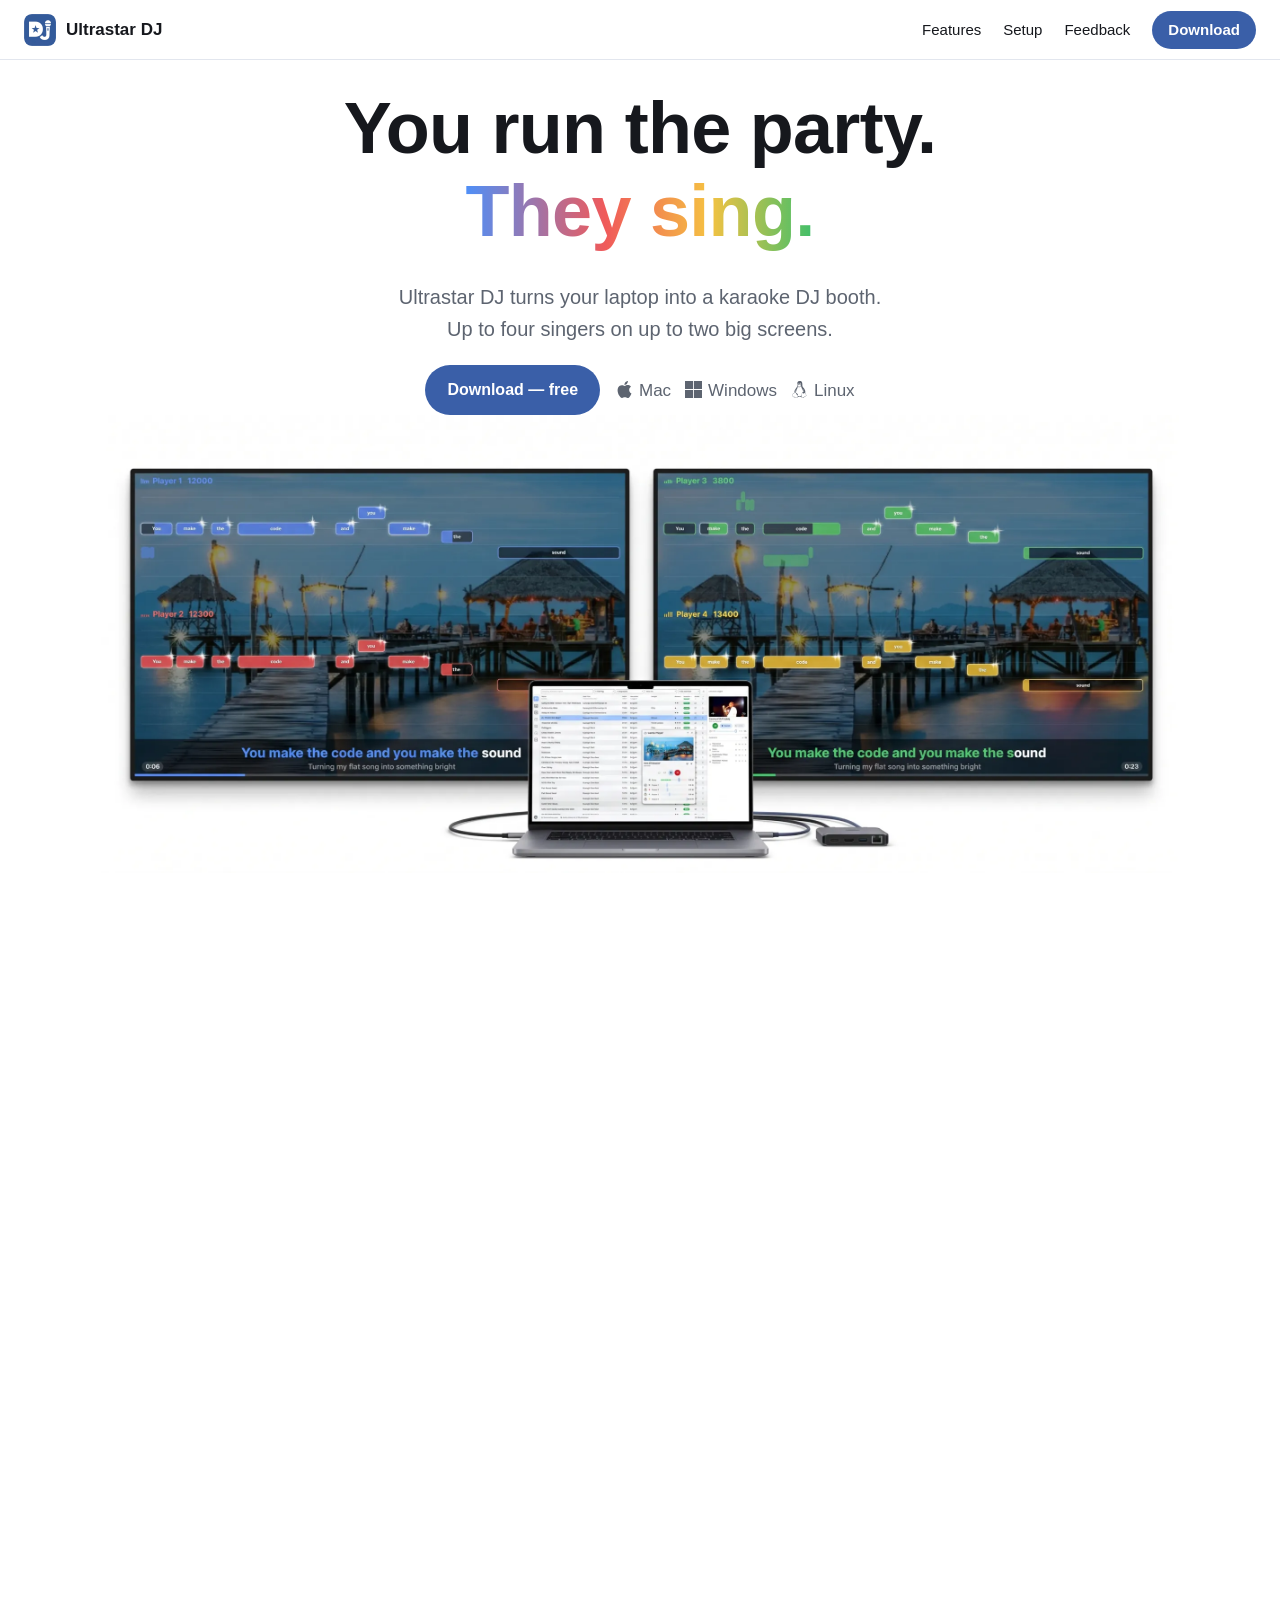
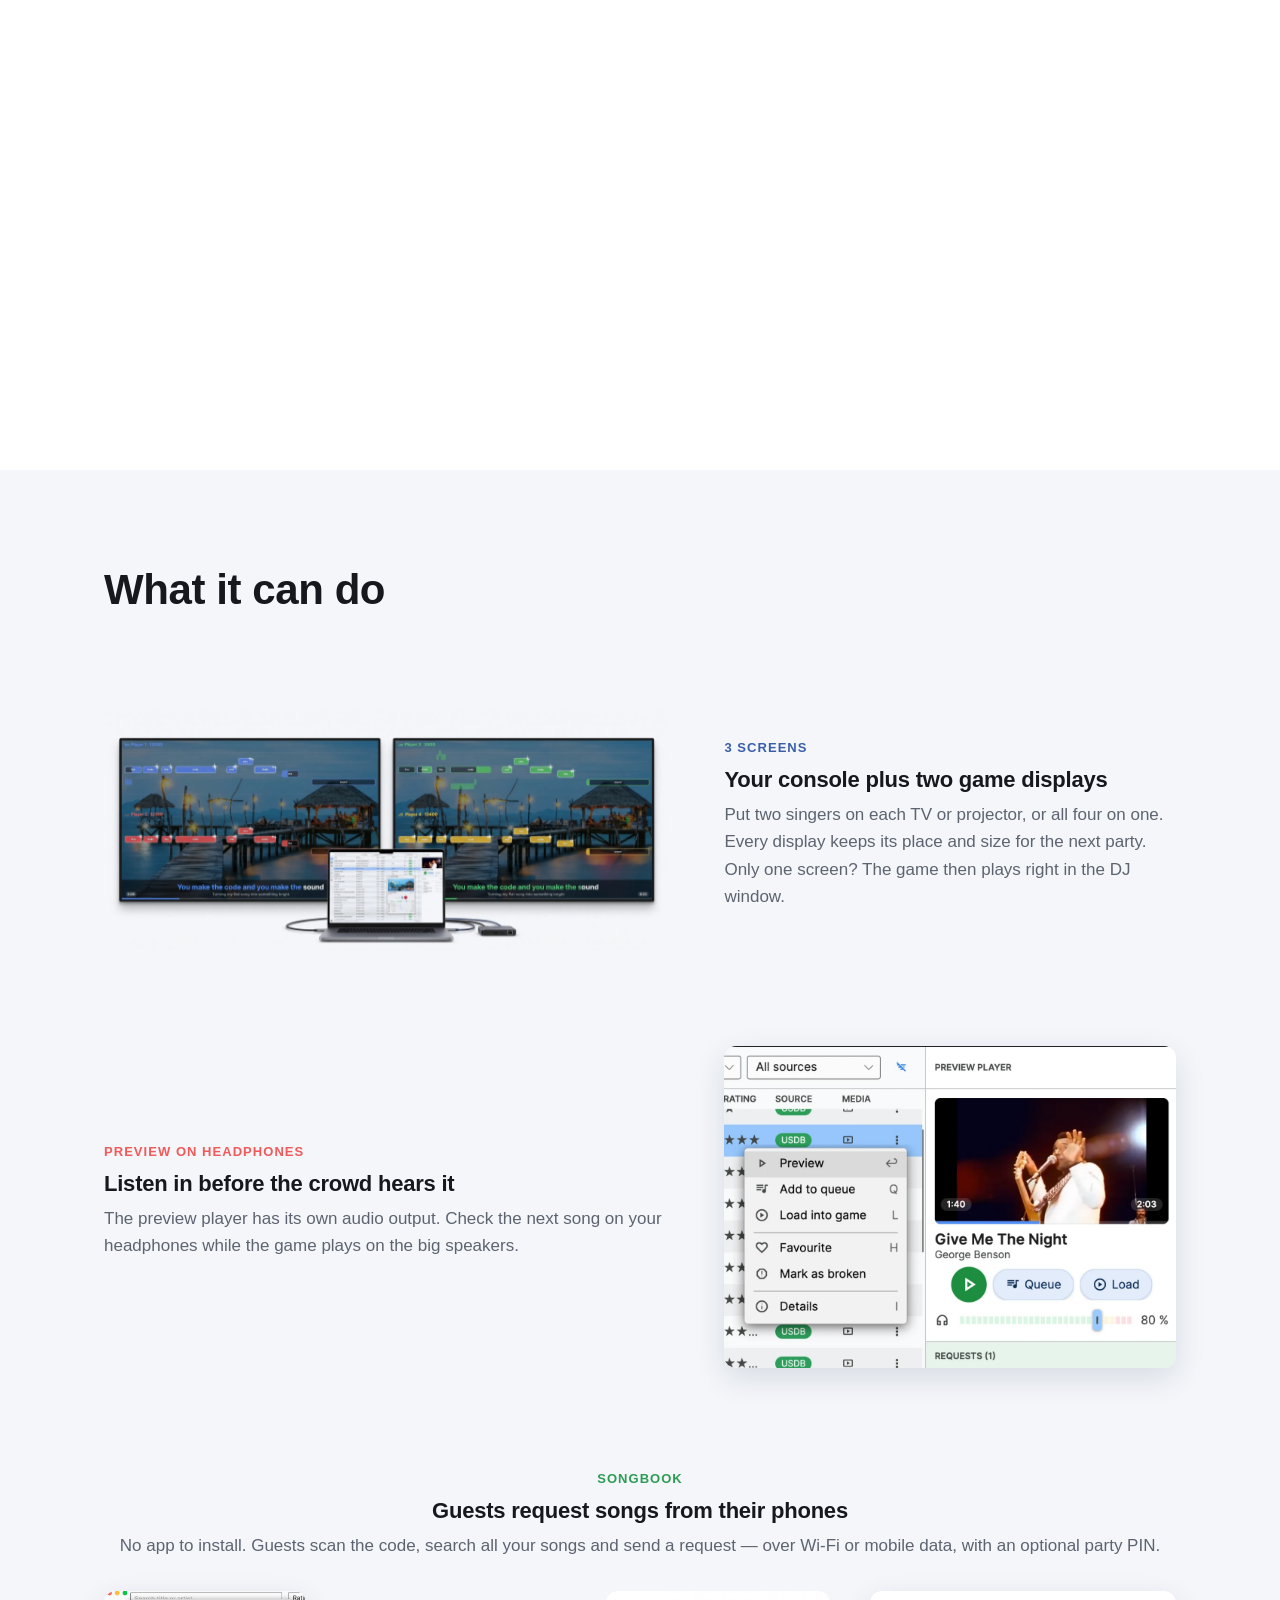
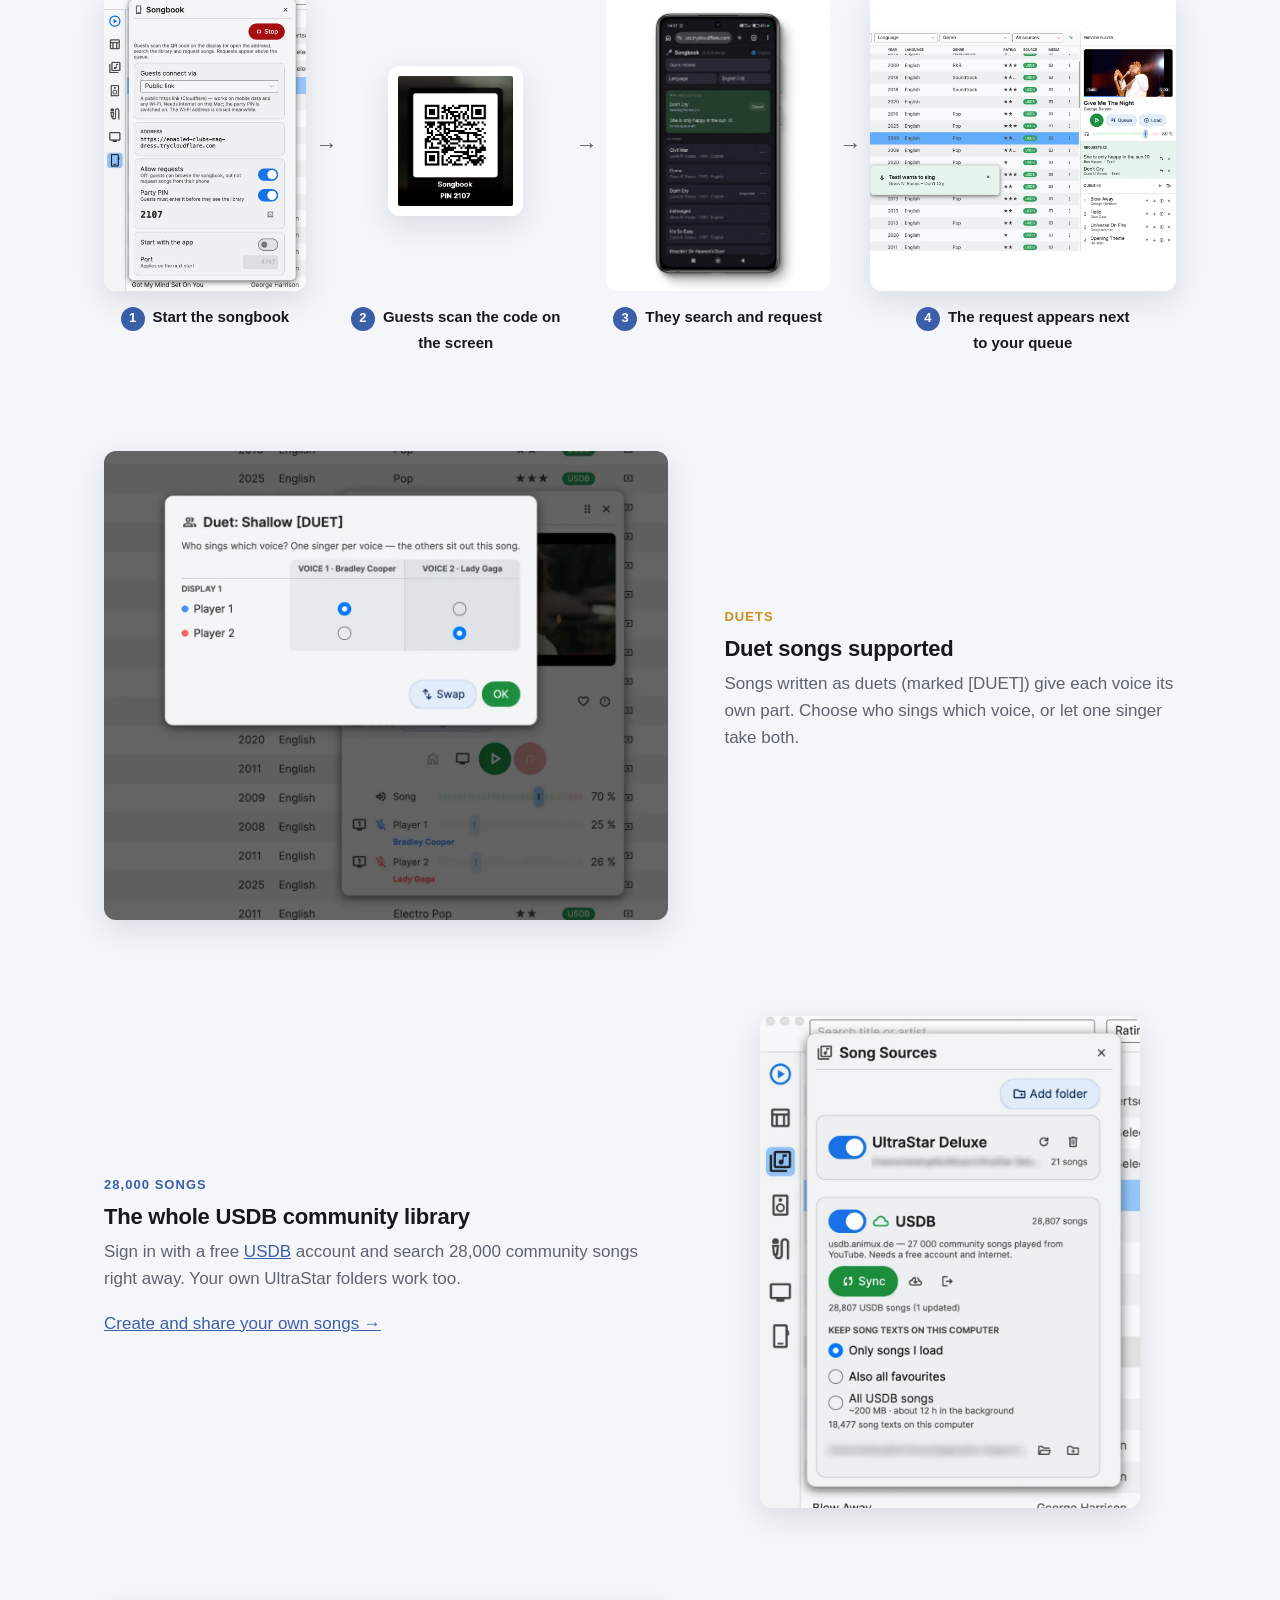
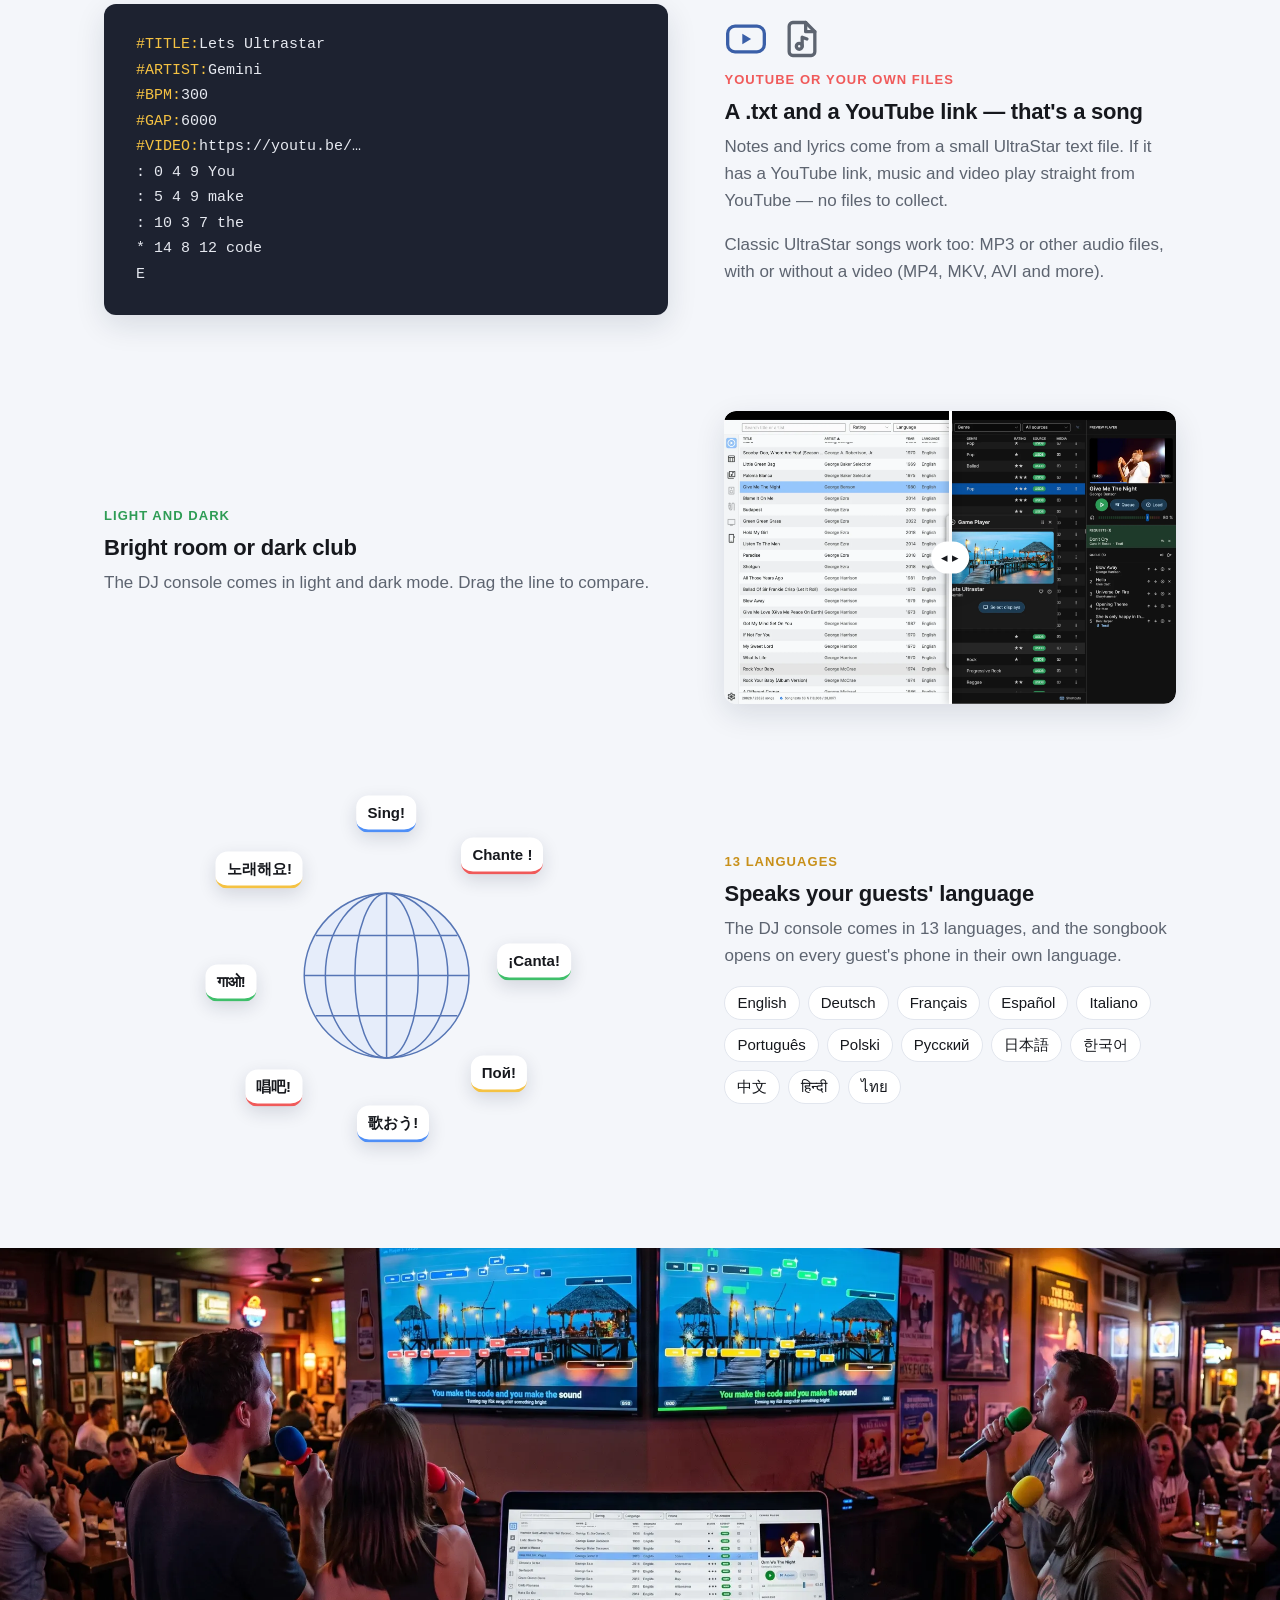
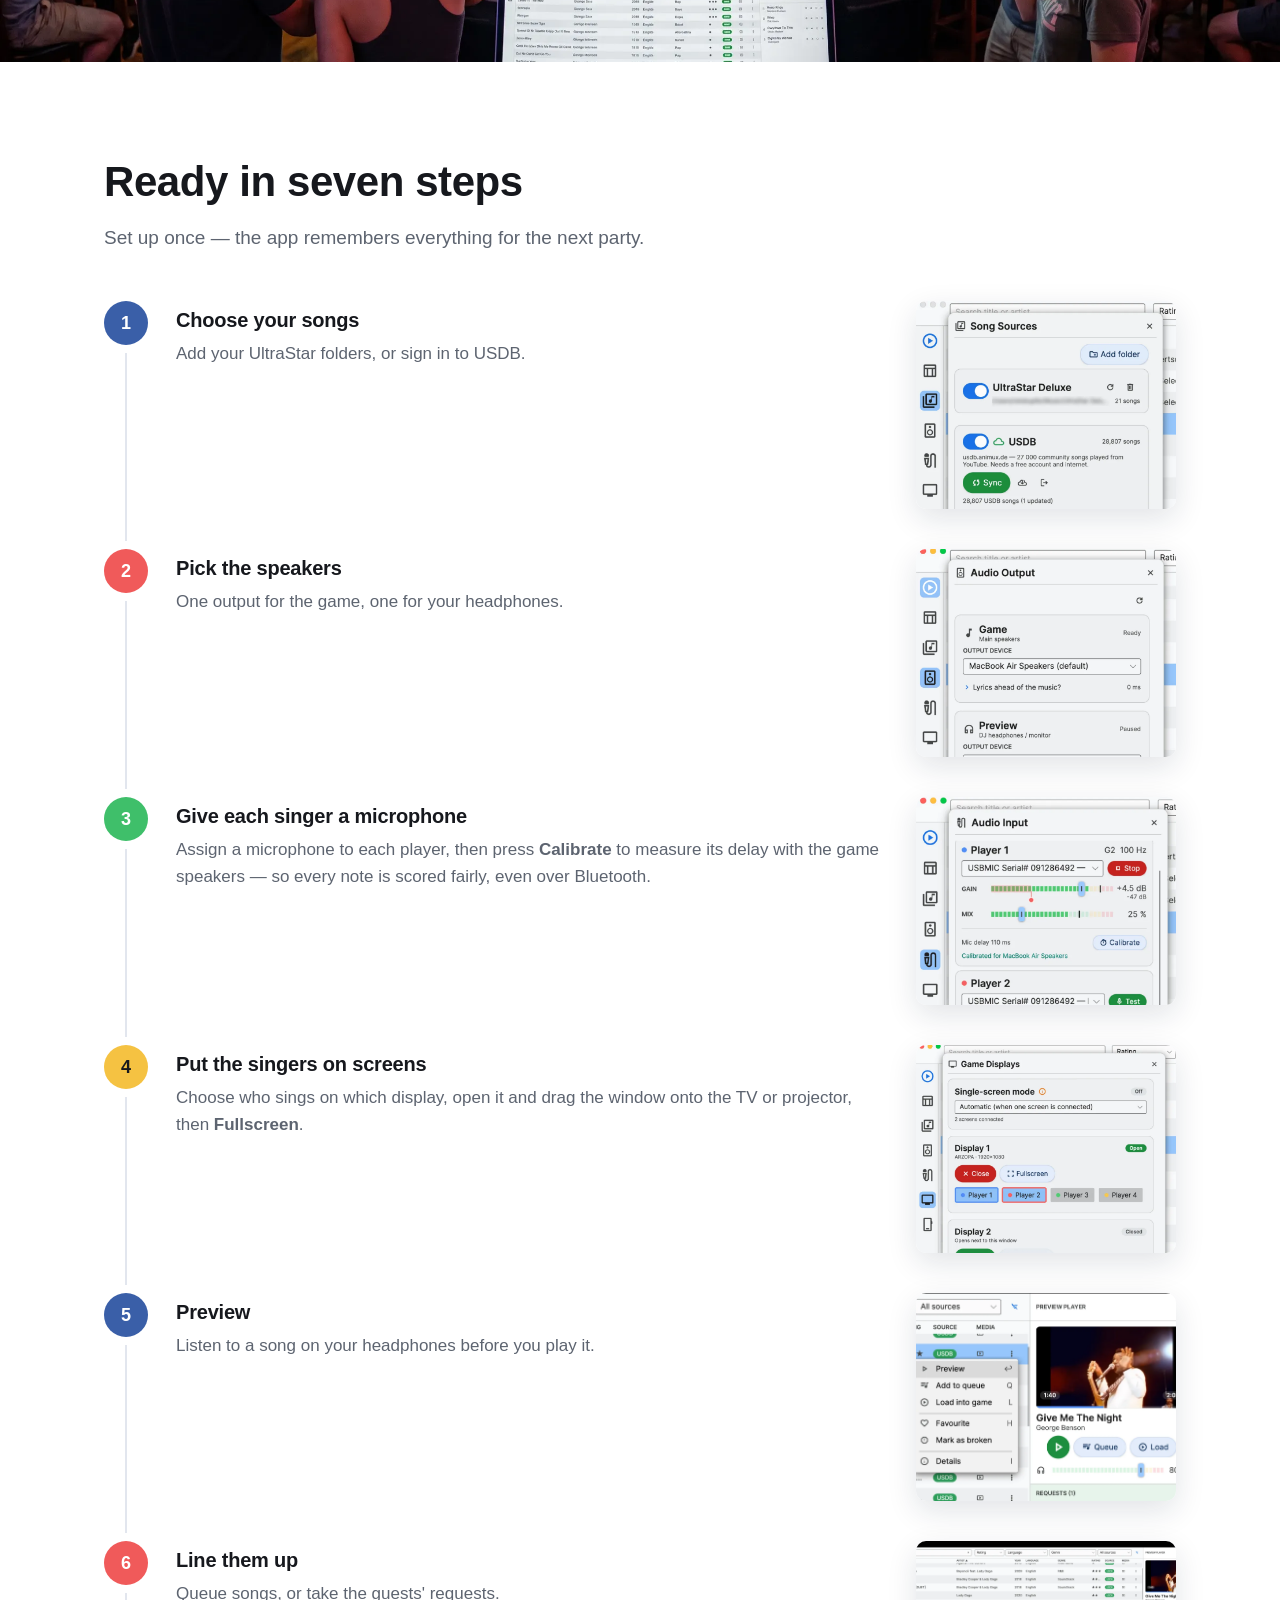
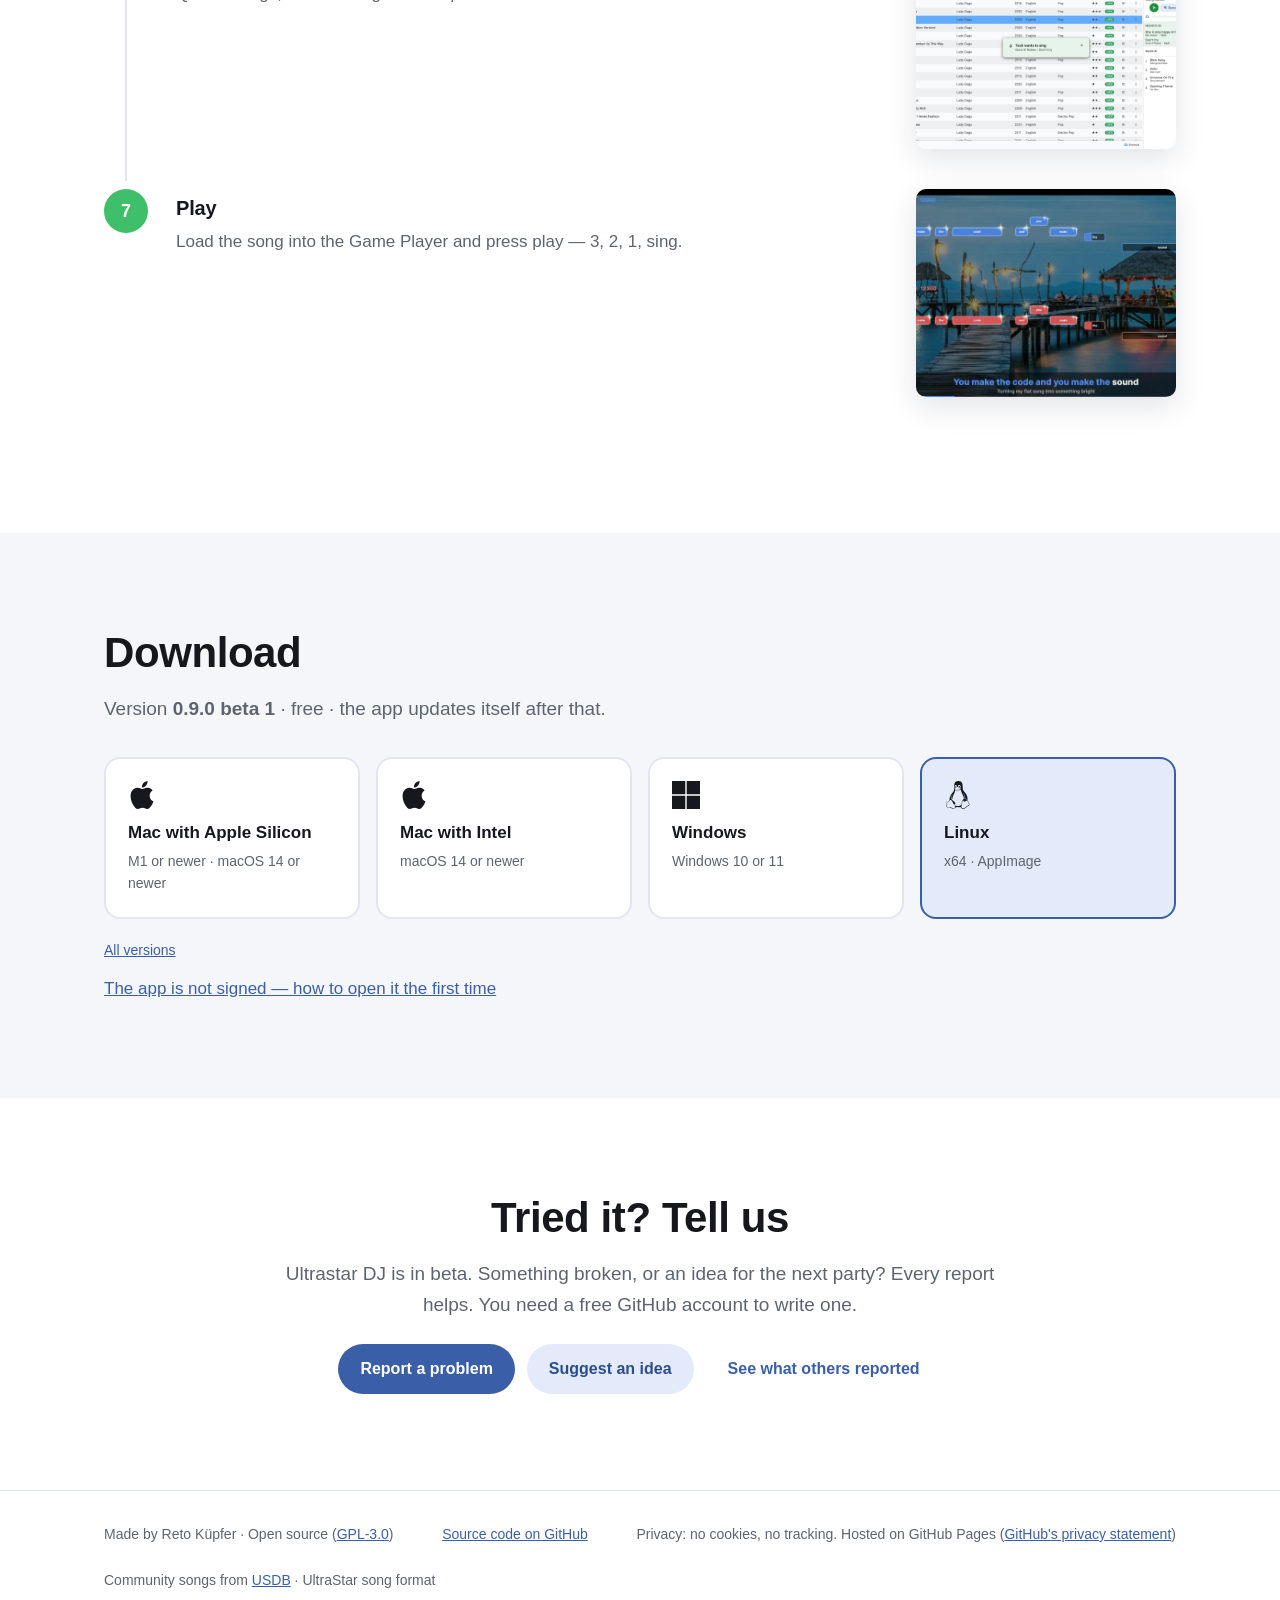
==== commit e14f7290: "feat(website): languages section — globe with "Sing!" in eight languages, the 13 language names; Spr" ====
--- a/website/index.html
+++ b/website/index.html
@@ -187,6 +187,36 @@
           <p>The DJ console comes in light and dark mode. Drag the line to compare.</p>
         </div>
       </article>
+
+      <article class="feature">
+        <div class="feature-media">
+          <!-- A line globe with "Sing!" in a few of the app's languages around it -->
+          <div class="globe" aria-hidden="true">
+            <svg class="globe-earth" viewBox="0 0 200 200">
+              <circle cx="100" cy="100" r="78"/>
+              <ellipse cx="100" cy="100" rx="30" ry="78"/>
+              <ellipse cx="100" cy="100" rx="58" ry="78"/>
+              <path d="M100 22v156M22 100h156M33 62h134M33 138h134"/>
+            </svg>
+            <ul class="globe-words">
+              <li class="p1" style="left: 50%; top: 4%">Sing!</li>
+              <li class="p2" style="left: 83%; top: 16%">Chante !</li>
+              <li class="p3" style="left: 92%; top: 46%">¡Canta!</li>
+              <li class="p4" style="left: 82%; top: 78%">Пой!</li>
+              <li class="p1" style="left: 52%; top: 92%">歌おう!</li>
+              <li class="p2" style="left: 18%; top: 82%">唱吧!</li>
+              <li class="p3" style="left: 6%; top: 52%">गाओ!</li>
+              <li class="p4" style="left: 14%; top: 20%">노래해요!</li>
+            </ul>
+          </div>
+        </div>
+        <div class="feature-text">
+          <span class="kicker">13 languages</span>
+          <h3>Speaks your guests' language</h3>
+          <p>The DJ console comes in 13 languages, and the songbook opens on every guest's phone in their own language.</p>
+          <ul class="lang-list"><li>English</li> <li>Deutsch</li> <li>Français</li> <li>Español</li> <li>Italiano</li> <li>Português</li> <li>Polski</li> <li>Русский</li> <li>日本語</li> <li>한국어</li> <li>中文</li> <li>हिन्दी</li> <li>ไทย</li></ul>
+        </div>
+      </article>
     </div>
   </section>
 
--- a/website/style.css
+++ b/website/style.css
@@ -190,6 +190,20 @@
   padding: 6px 10px; border-radius: 999px; background: #fff; color: var(--text); font-size: 13px; white-space: nowrap; box-shadow: var(--shadow);
 }
 
+/* Languages: a line globe with speech bubbles around it (static) */
+.globe { position: relative; width: min(80%, 352px); aspect-ratio: 1; margin: 0 auto; }
+.globe-earth { position: absolute; inset: 20%; width: 60%; height: 60%; fill: none; stroke: var(--brand); stroke-width: 1.4; opacity: .85; }
+.globe-earth circle { fill: var(--brand-soft); }
+.globe-words { list-style: none; margin: 0; padding: 0; position: absolute; inset: 0; }
+.globe-words li {
+  position: absolute; transform: translate(-50%, -50%); padding: 5px 11px; border-radius: 12px; white-space: nowrap;
+  background: #fff; box-shadow: 0 6px 18px rgba(20, 30, 60, .14); font-weight: 600; font-size: clamp(12px, 2.9vw, 15px);
+  border-bottom: 3px solid var(--c);
+}
+.globe-words .p1 { --c: var(--p1); } .globe-words .p2 { --c: var(--p2); } .globe-words .p3 { --c: var(--p3); } .globe-words .p4 { --c: var(--p4); }
+.lang-list { list-style: none; padding: 0; margin: 8px 0 0; display: flex; flex-wrap: wrap; gap: 8px; }
+.lang-list li { padding: 4px 12px; border-radius: 999px; background: var(--bg); border: 1px solid var(--line); font-size: 15px; }
+
 /* Photo break */
 .band { height: 46vh; min-height: 260px; overflow: hidden; }
 .band img { width: 100%; height: 100%; object-fit: cover; object-position: center 40%; }
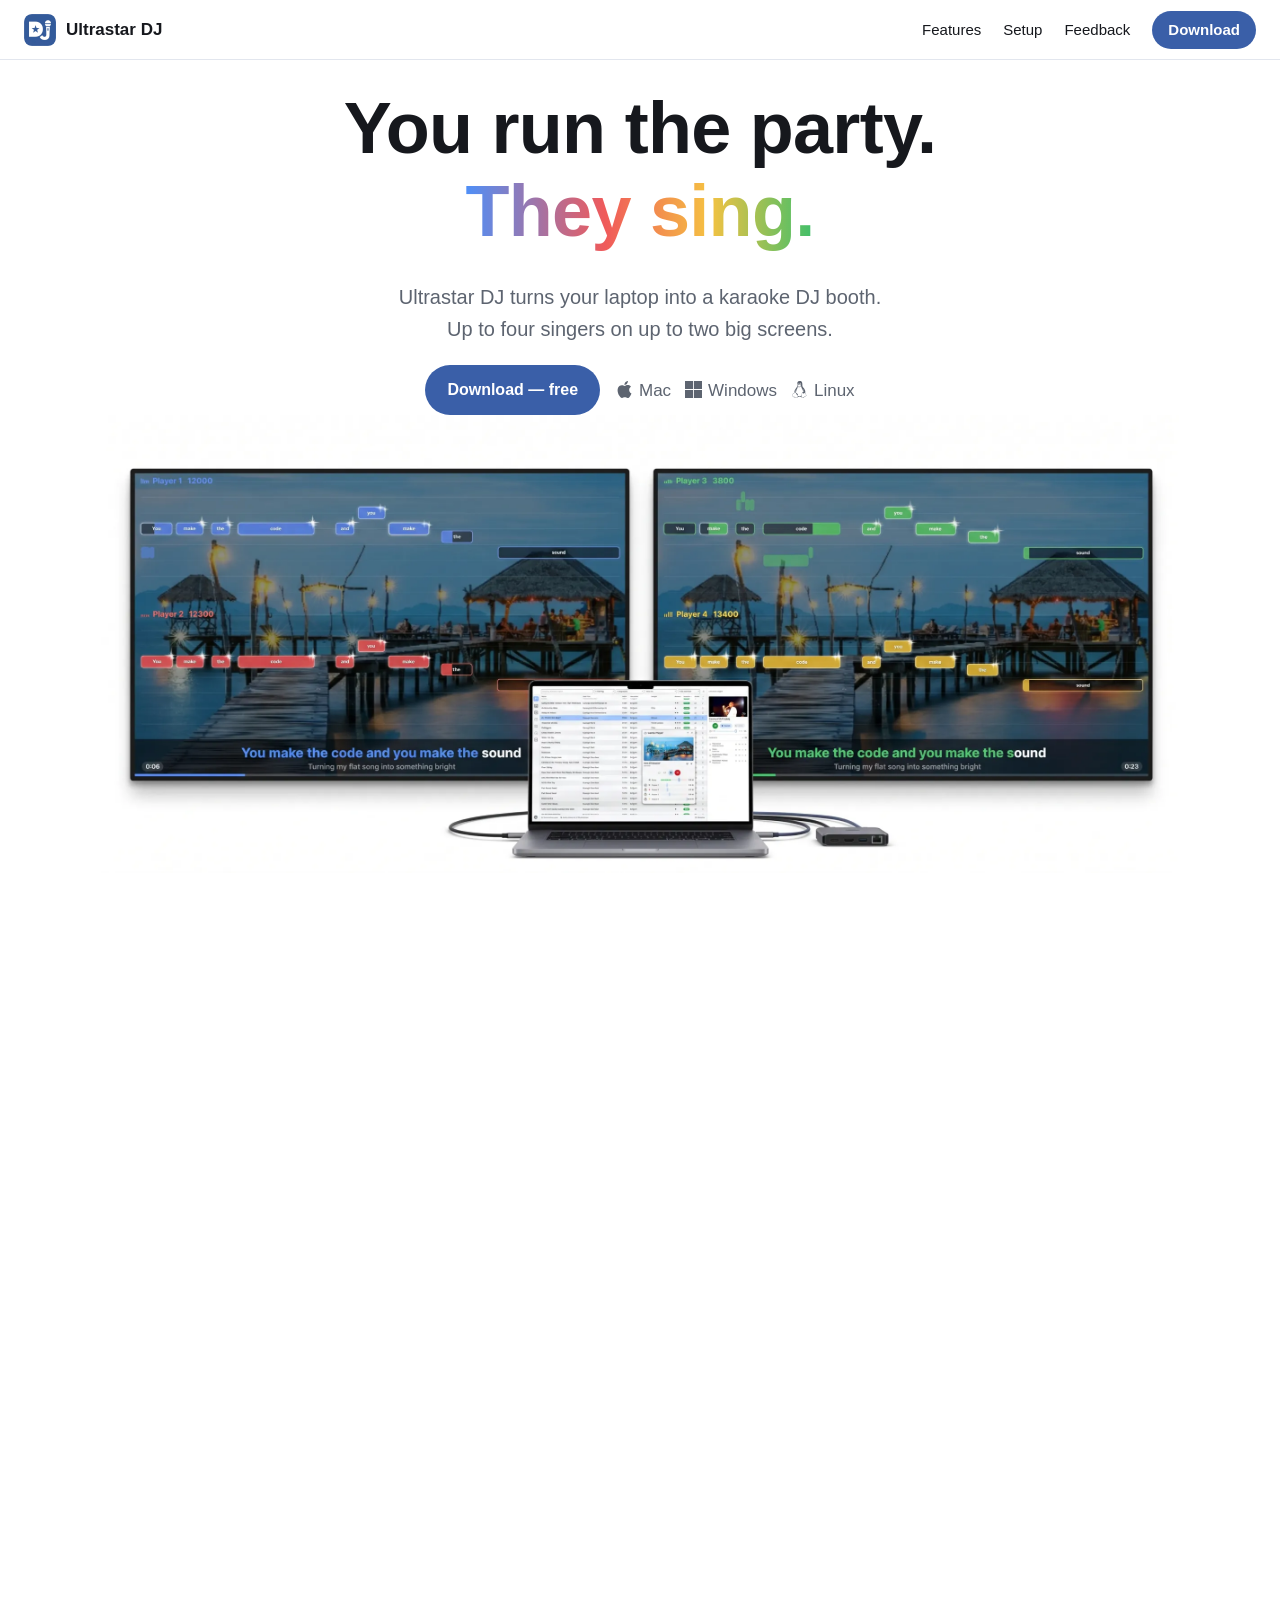
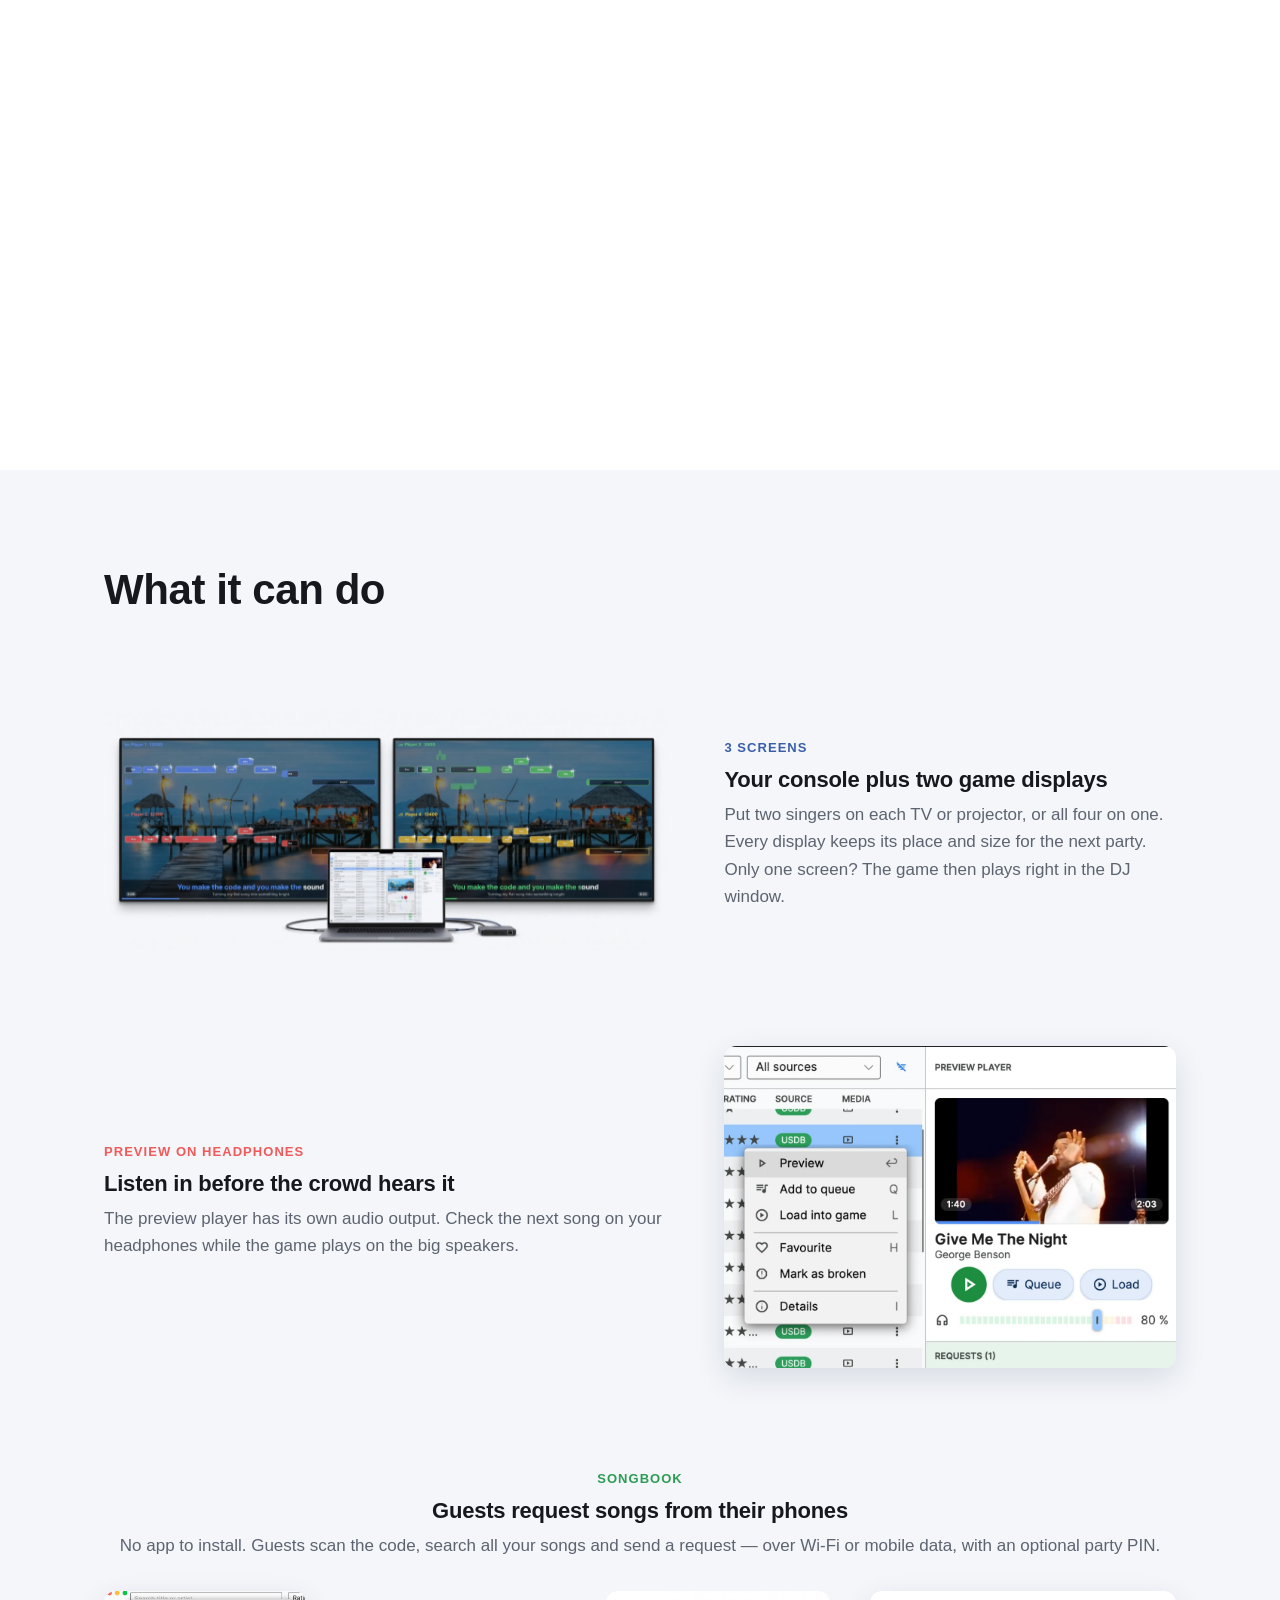
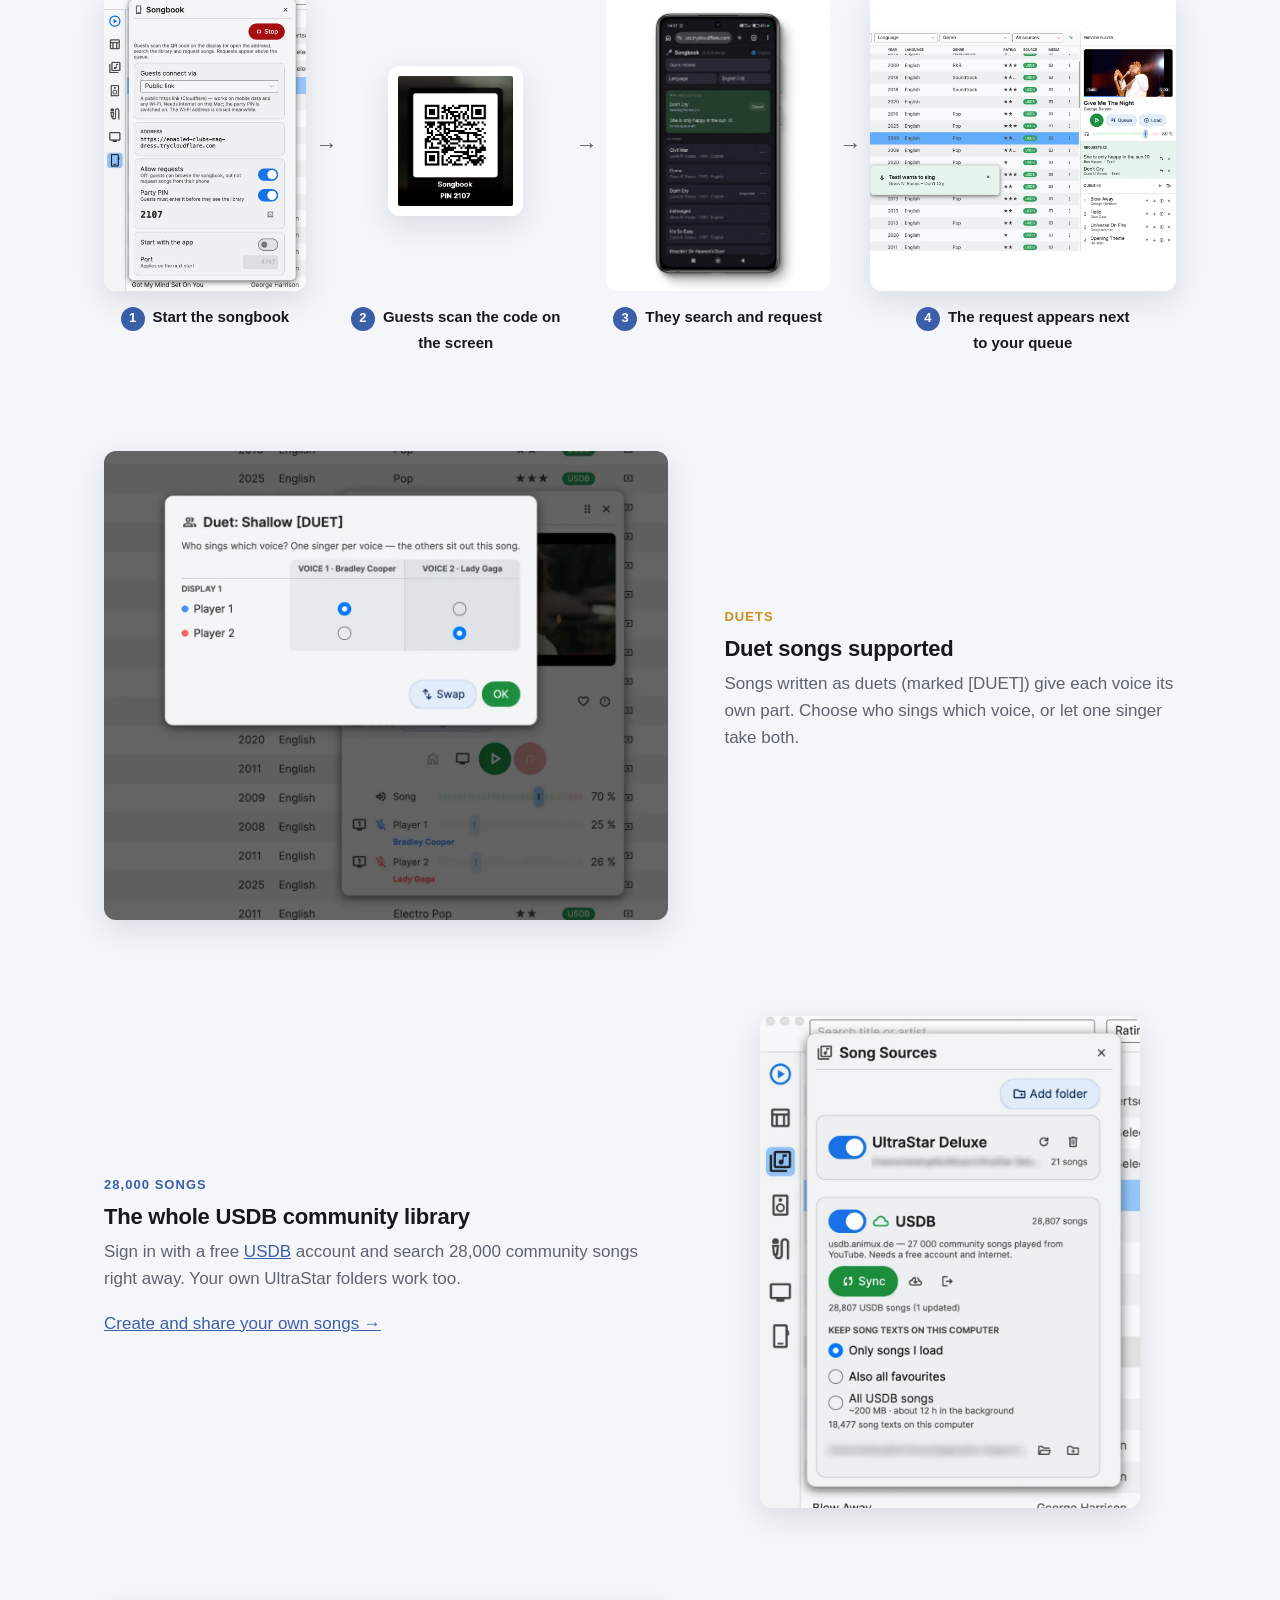
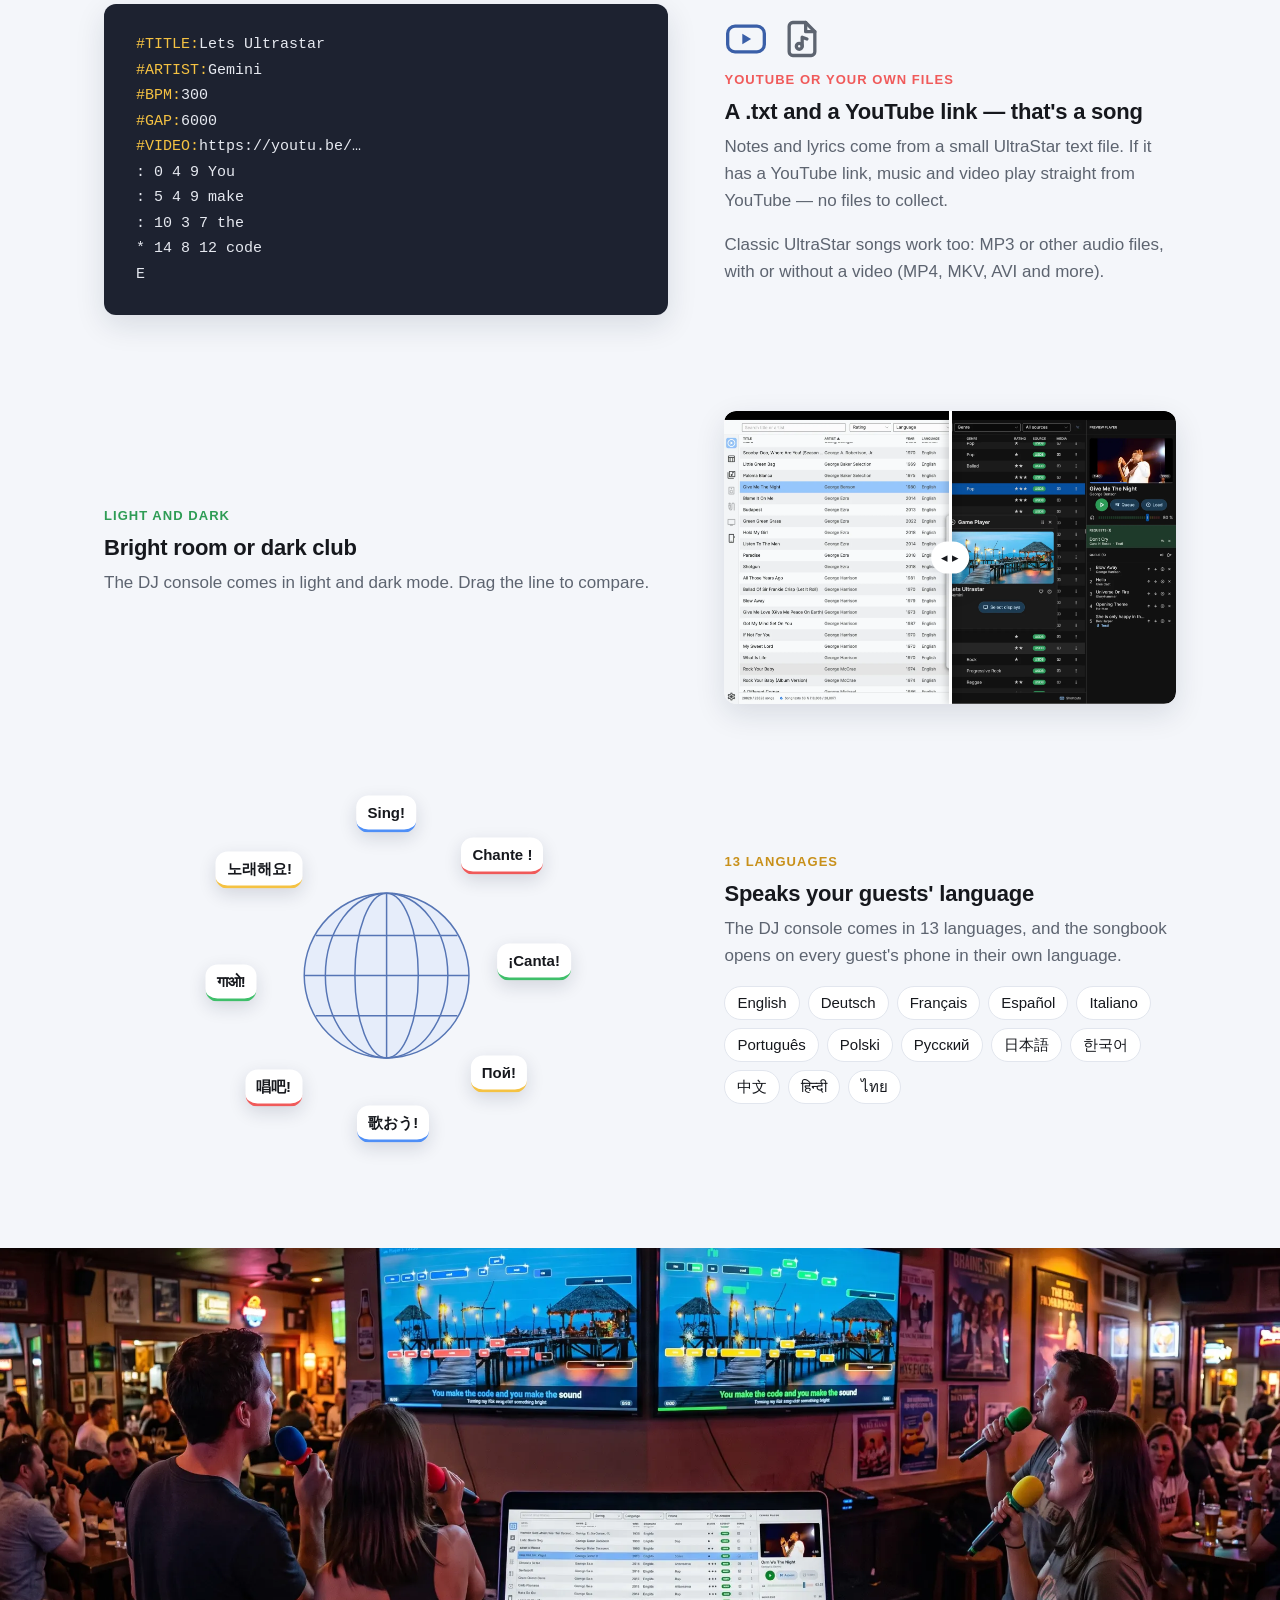
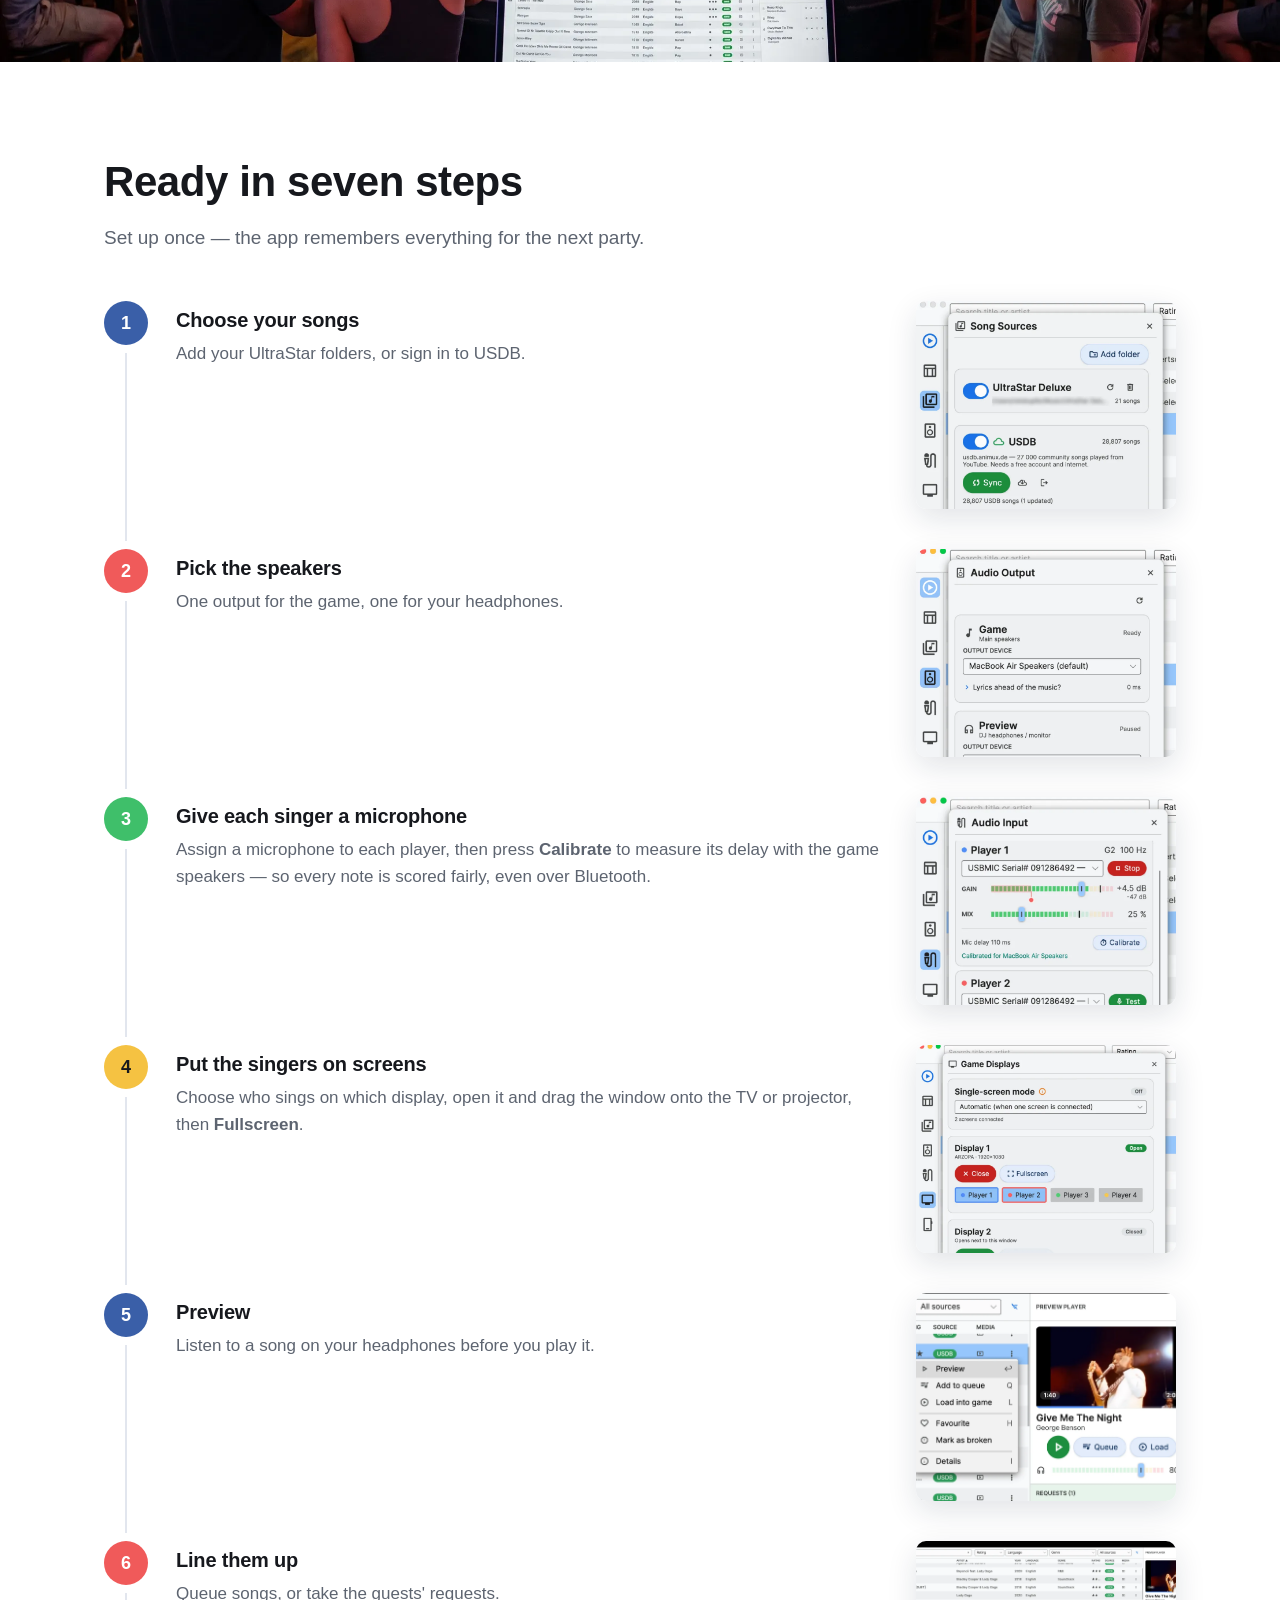
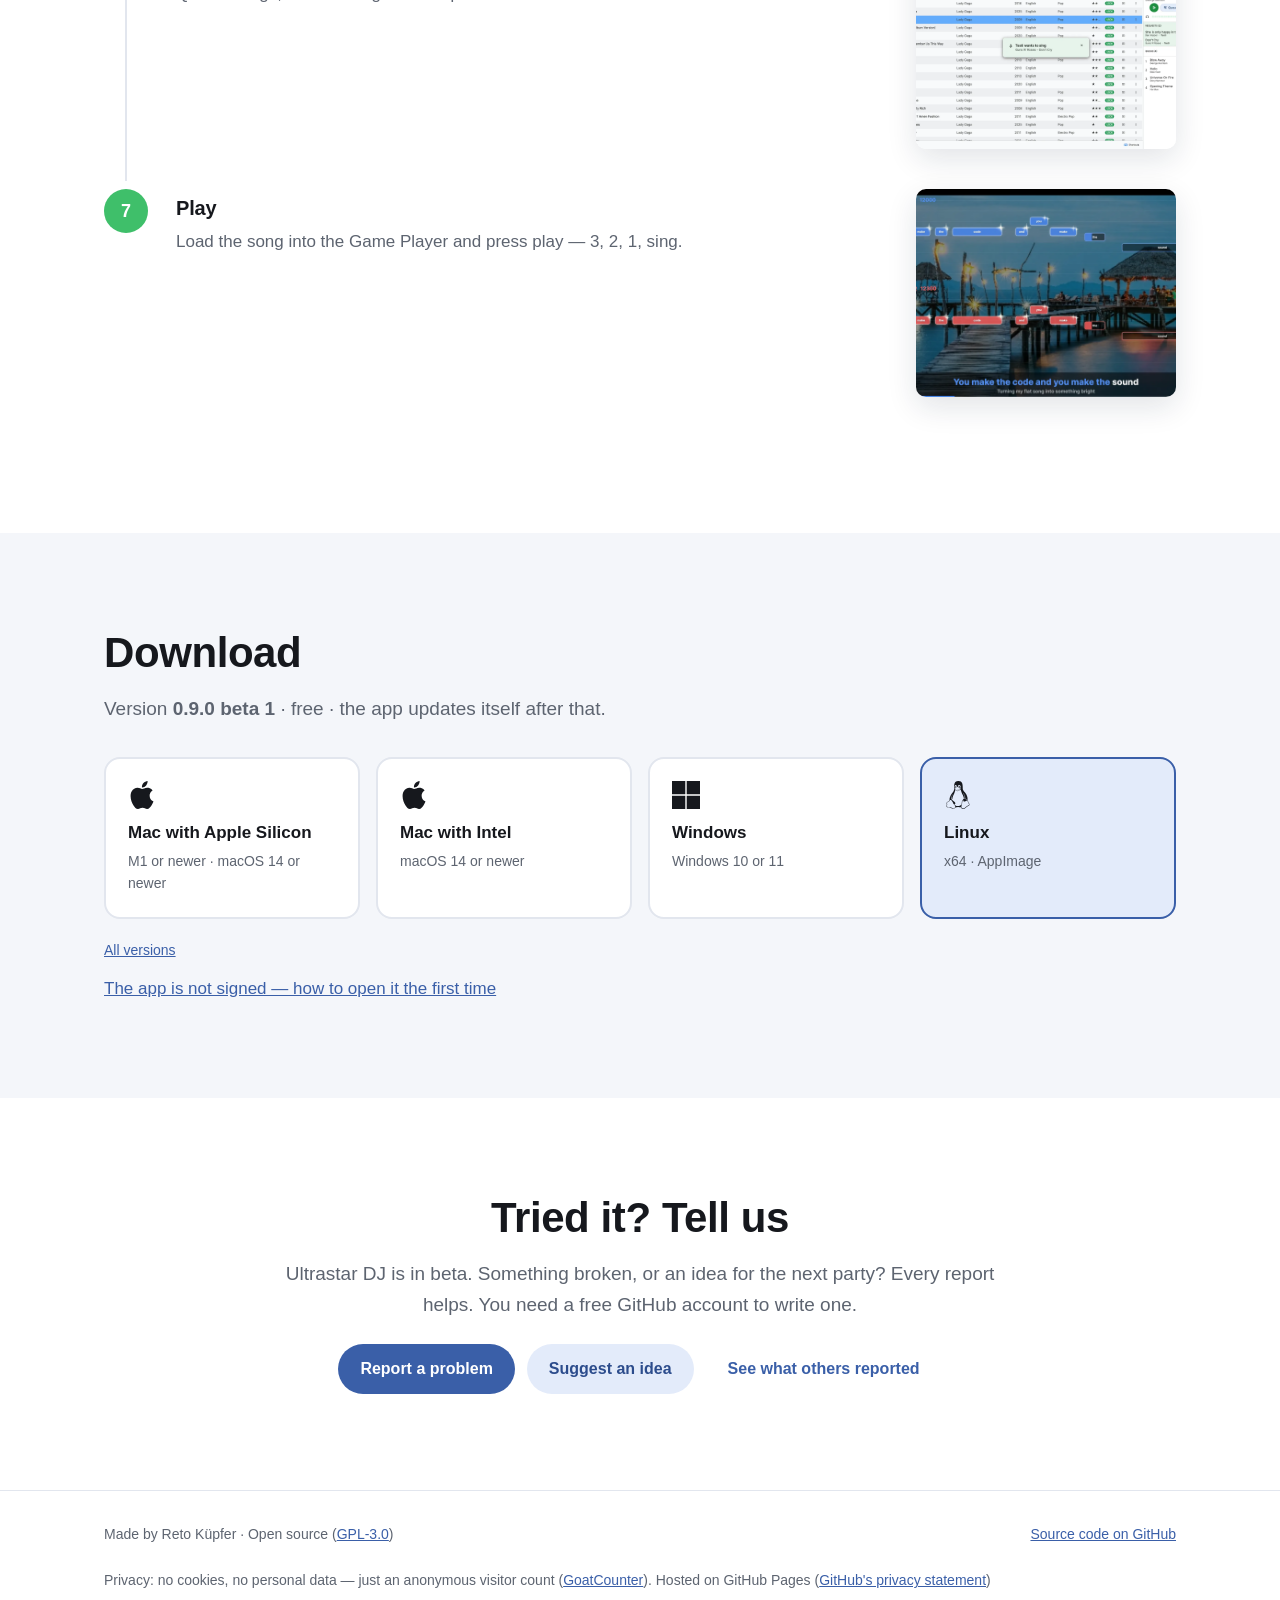
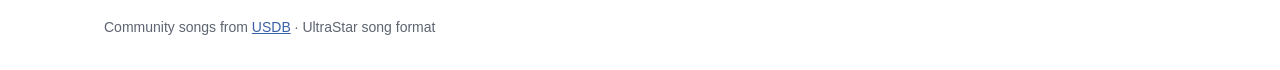
==== commit 0cd803a5: "feat(website): anonymous visitor count with GoatCounter (no cookies), download clicks per system as " ====
--- a/website/index.html
+++ b/website/index.html
@@ -305,7 +305,7 @@
   <div class="wrap">
     <span>Made by Reto Küpfer · Open source (<a href="https://github.com/retotito/Ultrastar-DJ/blob/main/LICENSE" target="_blank" rel="noopener">GPL-3.0</a>)</span>
     <a href="https://github.com/retotito/Ultrastar-DJ" target="_blank" rel="noopener">Source code on GitHub</a>
-    <span>Privacy: no cookies, no tracking. Hosted on GitHub Pages (<a href="https://docs.github.com/site-policy/privacy-policies/github-general-privacy-statement" target="_blank" rel="noopener">GitHub's privacy statement</a>)</span>
+    <span>Privacy: no cookies, no personal data — just an anonymous visitor count (<a href="https://www.goatcounter.com/help/privacy" target="_blank" rel="noopener">GoatCounter</a>). Hosted on GitHub Pages (<a href="https://docs.github.com/site-policy/privacy-policies/github-general-privacy-statement" target="_blank" rel="noopener">GitHub's privacy statement</a>)</span>
     <span>Community songs from <a href="https://usdb.animux.de" target="_blank" rel="noopener">USDB</a> · UltraStar song format</span>
   </div>
 </footer>
@@ -367,5 +367,7 @@
 </dialog>
 
 <script src="main.js"></script>
+<!-- Anonymous visitor count (GoatCounter: no cookies, no personal data) — ultrastardj.goatcounter.com -->
+<script data-goatcounter="https://ultrastardj.goatcounter.com/count" async src="https://gc.zgo.at/count.js"></script>
 </body>
 </html>
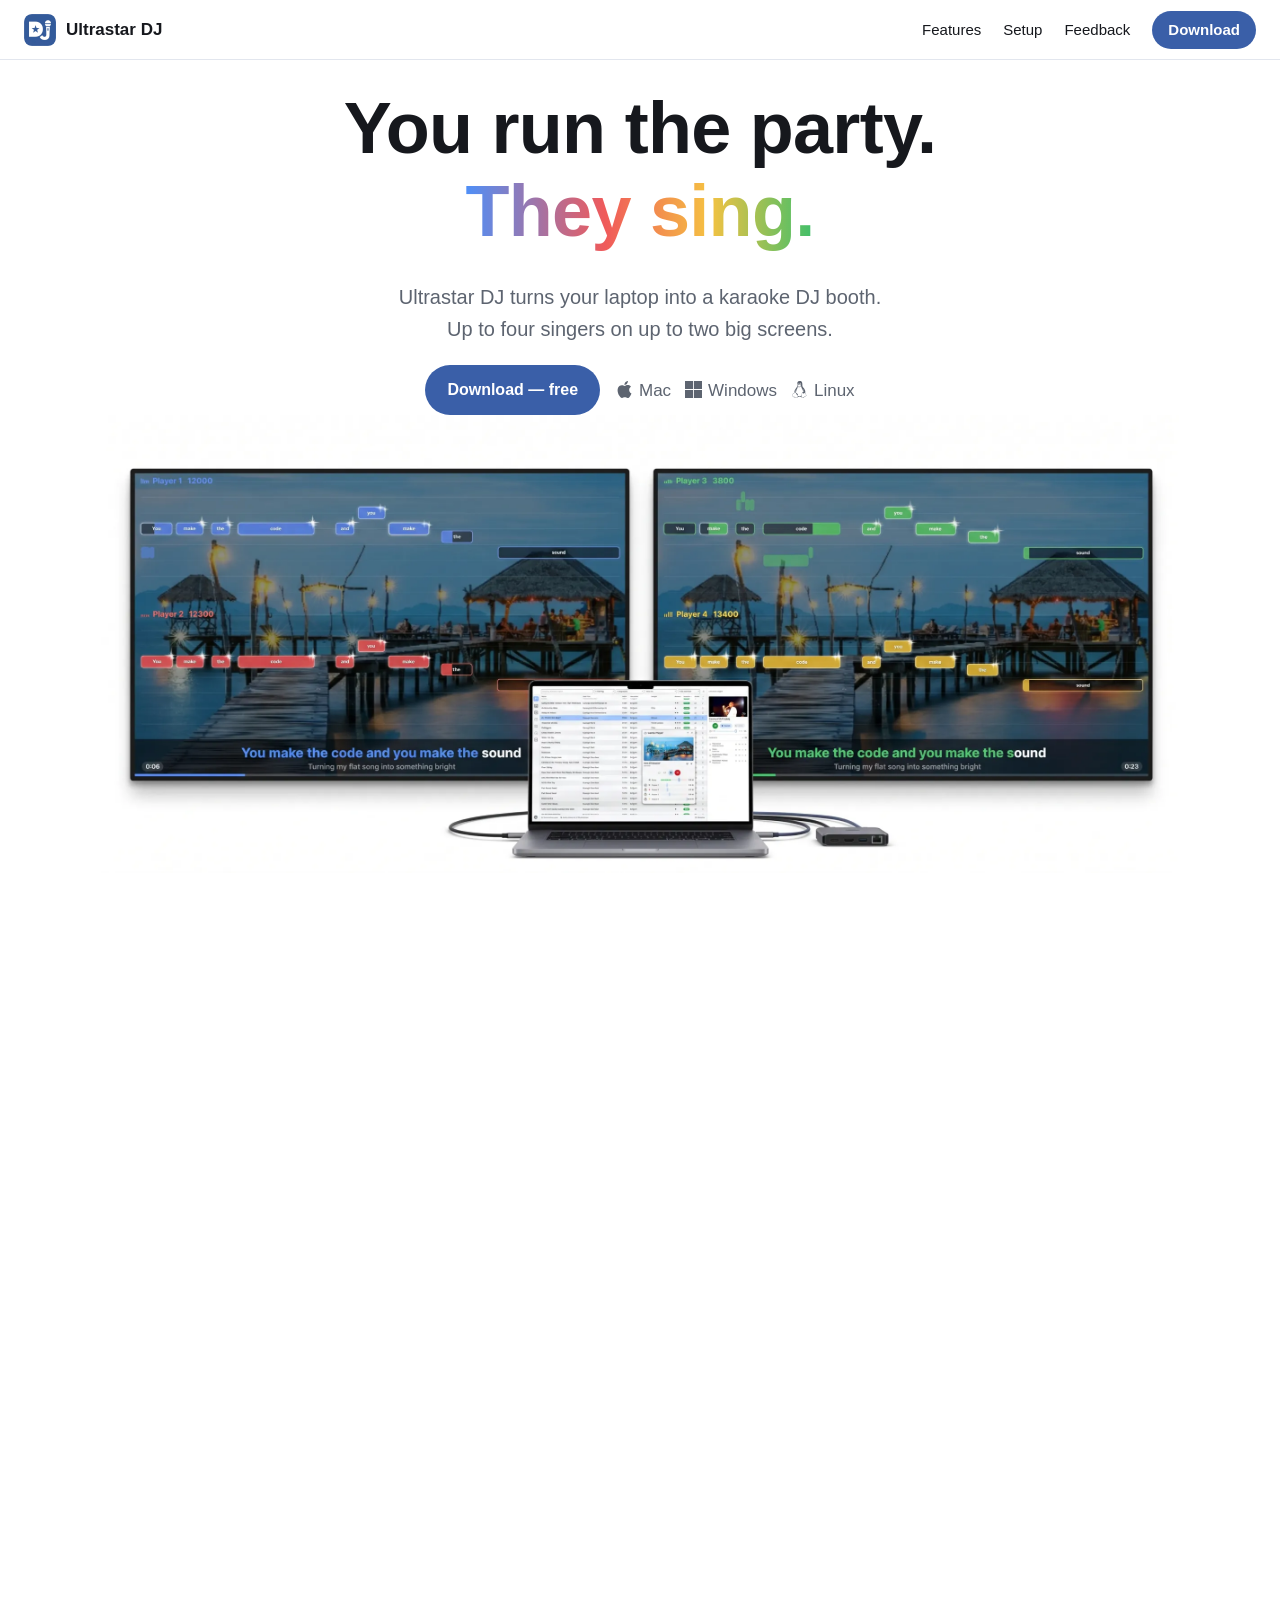
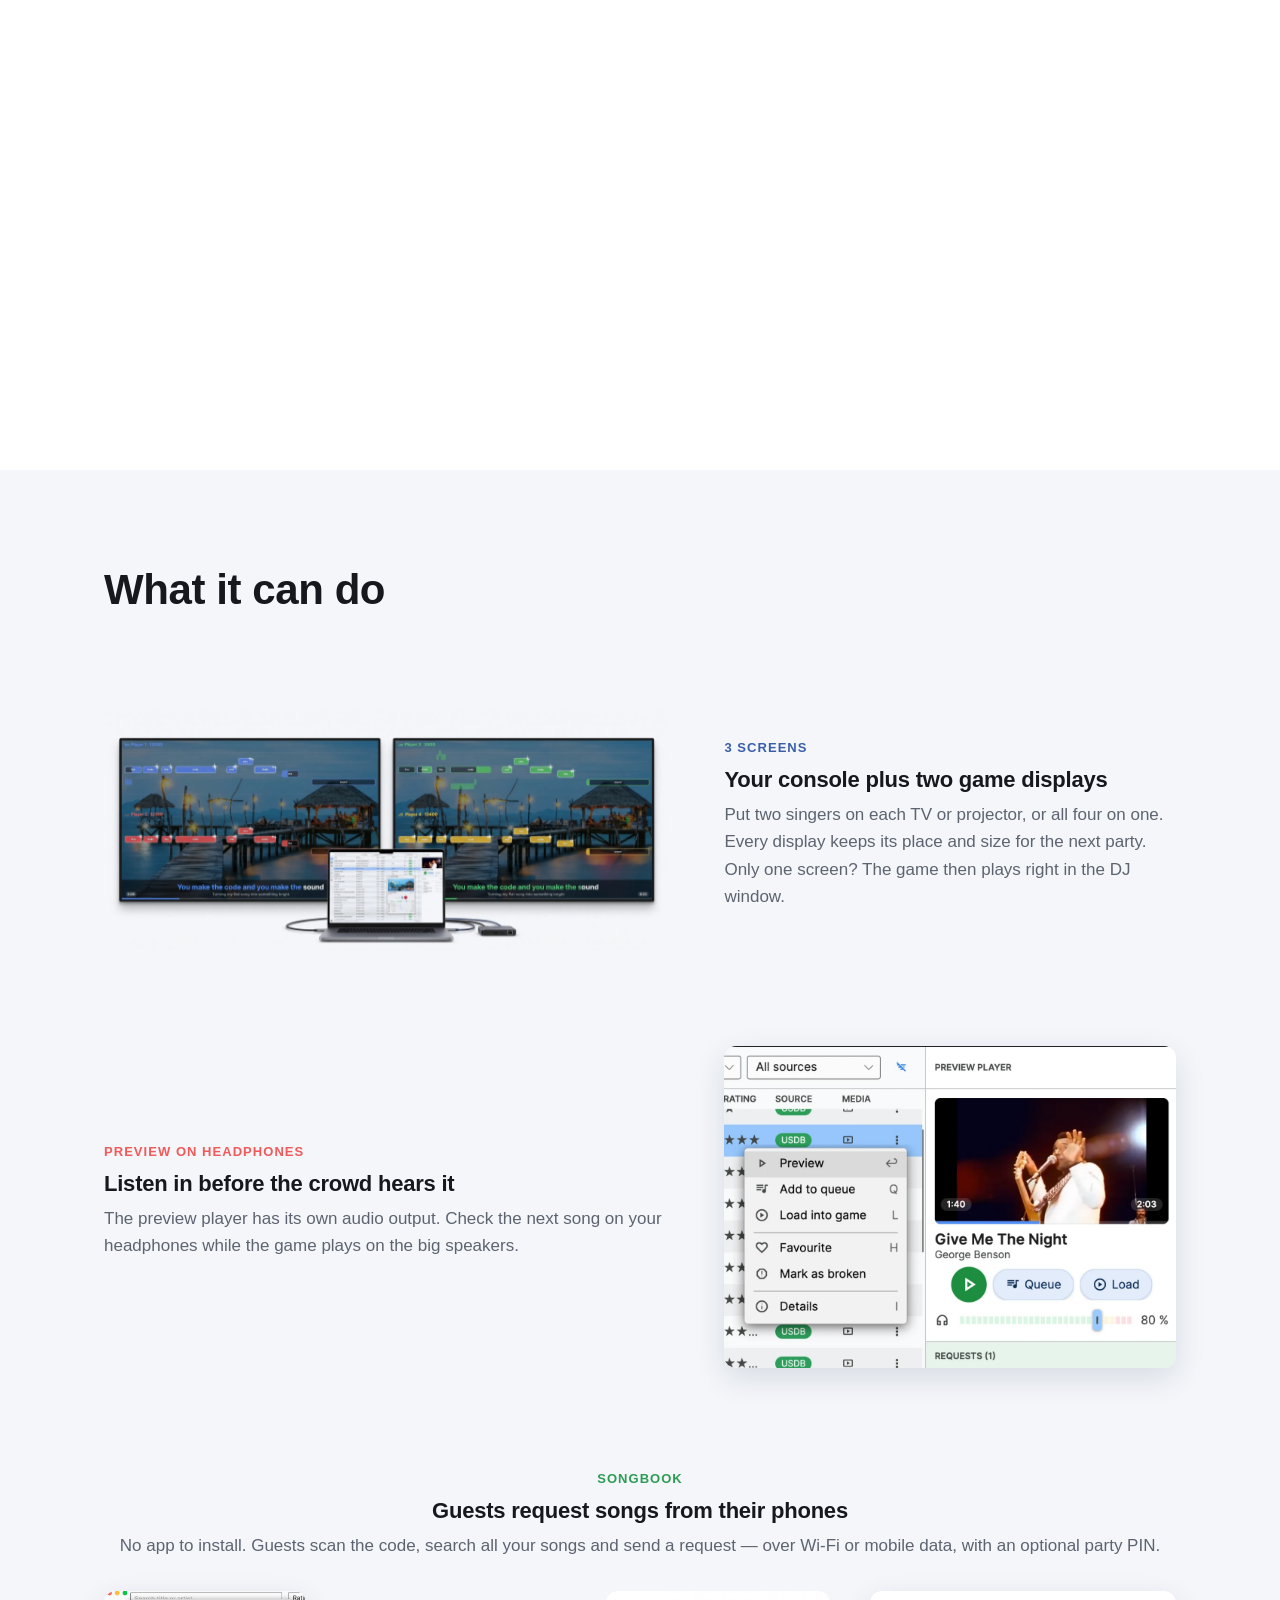
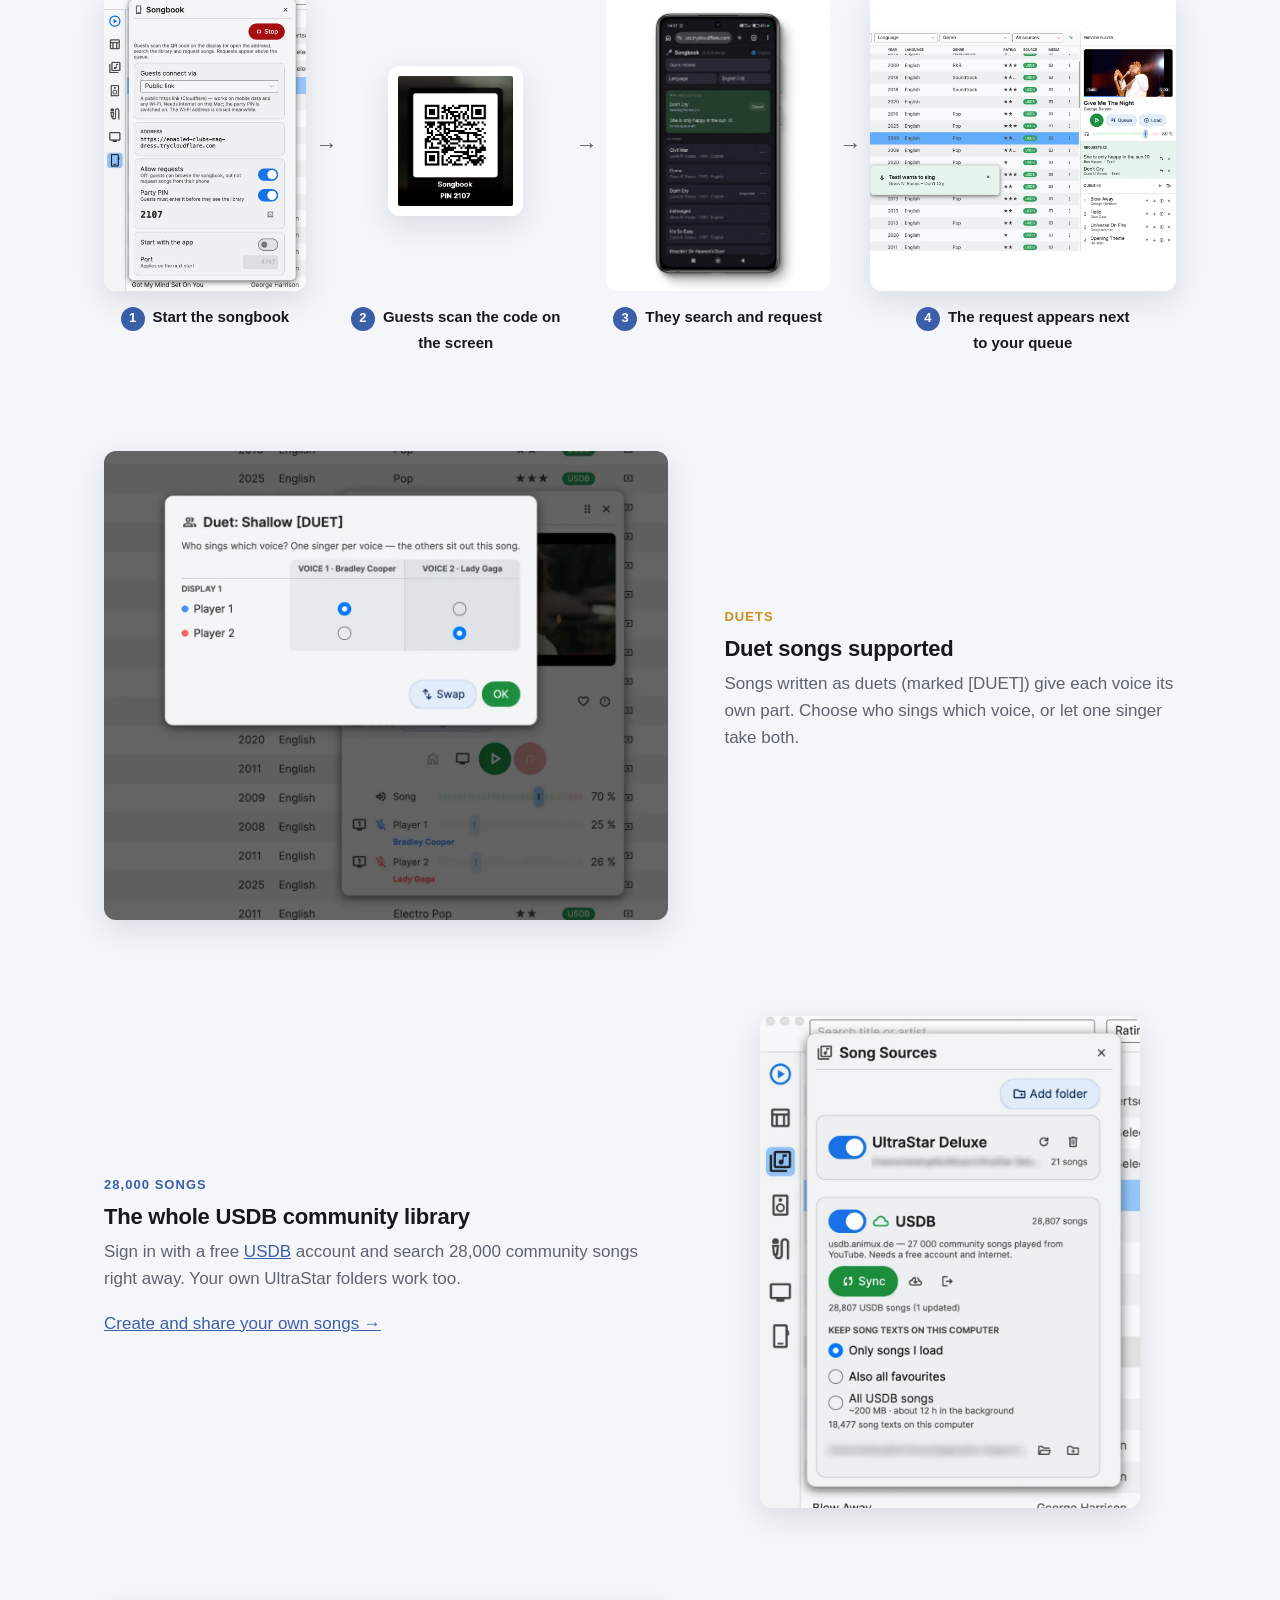
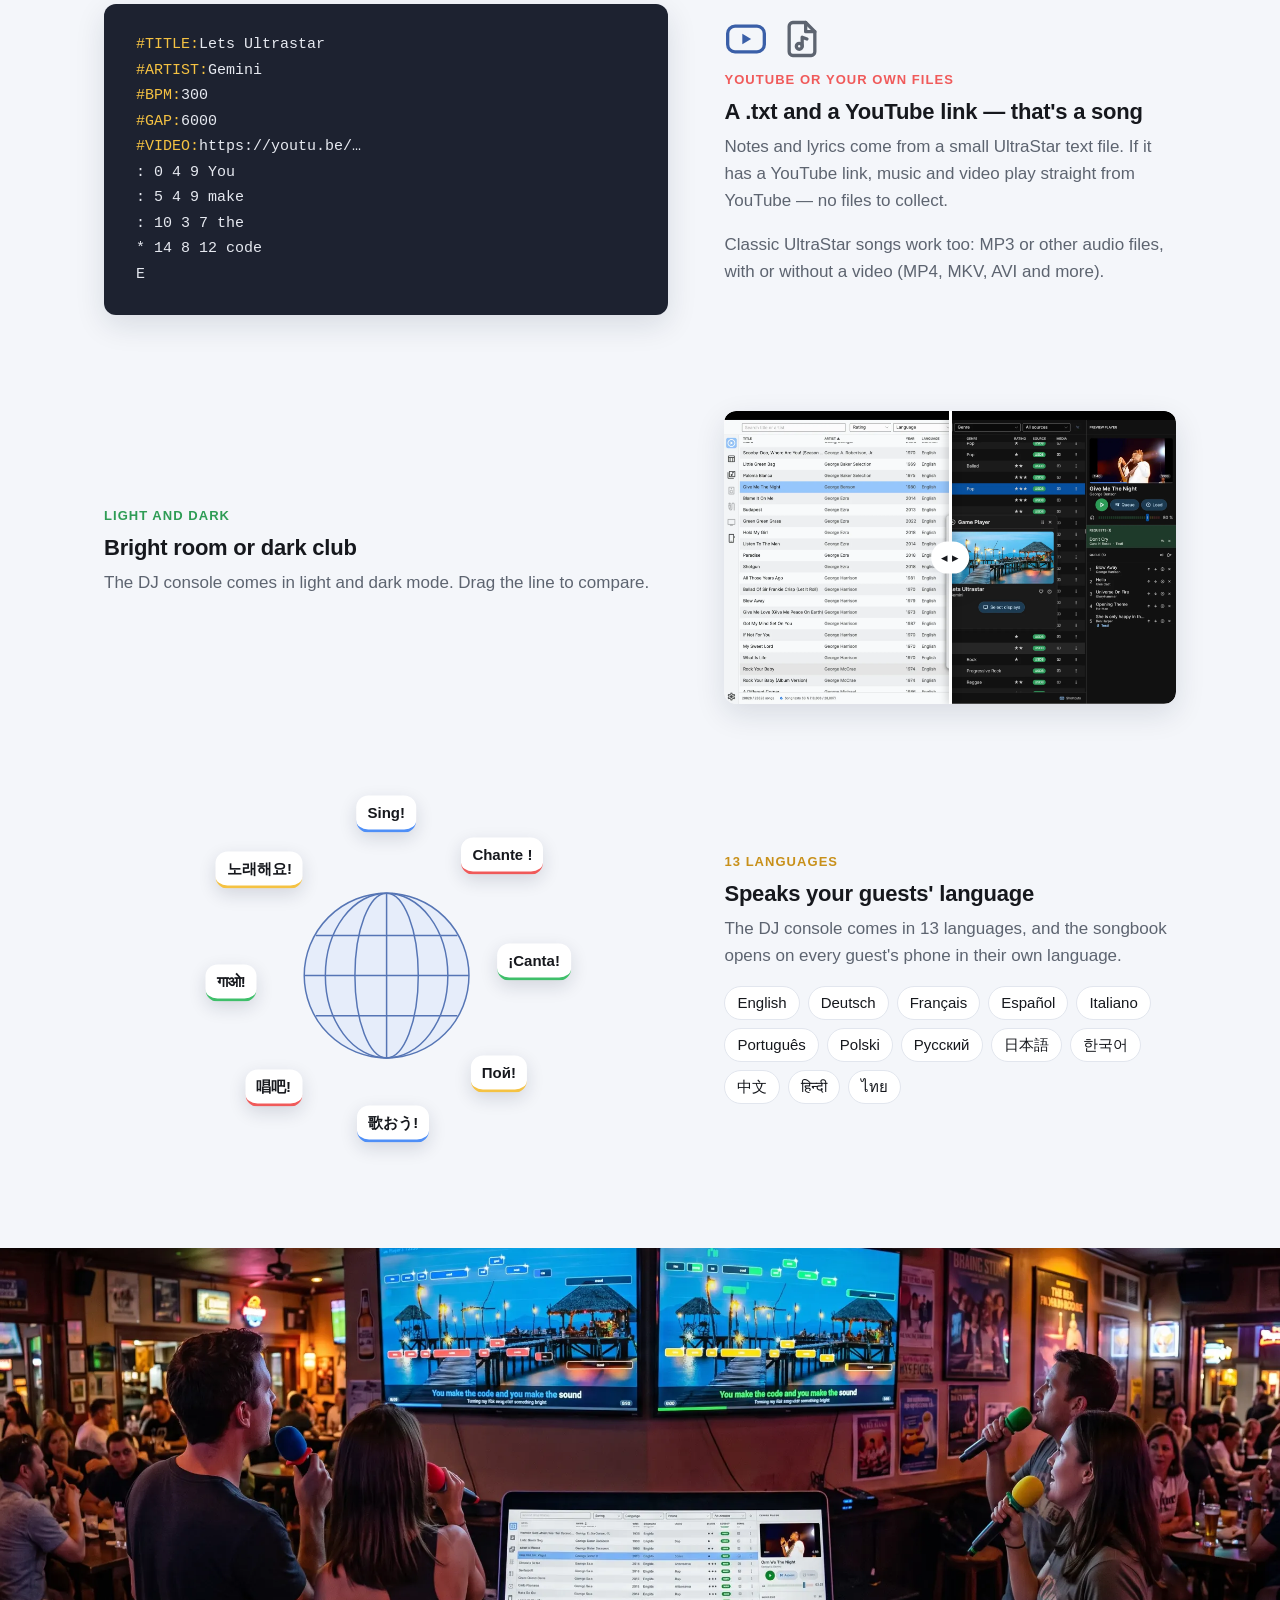
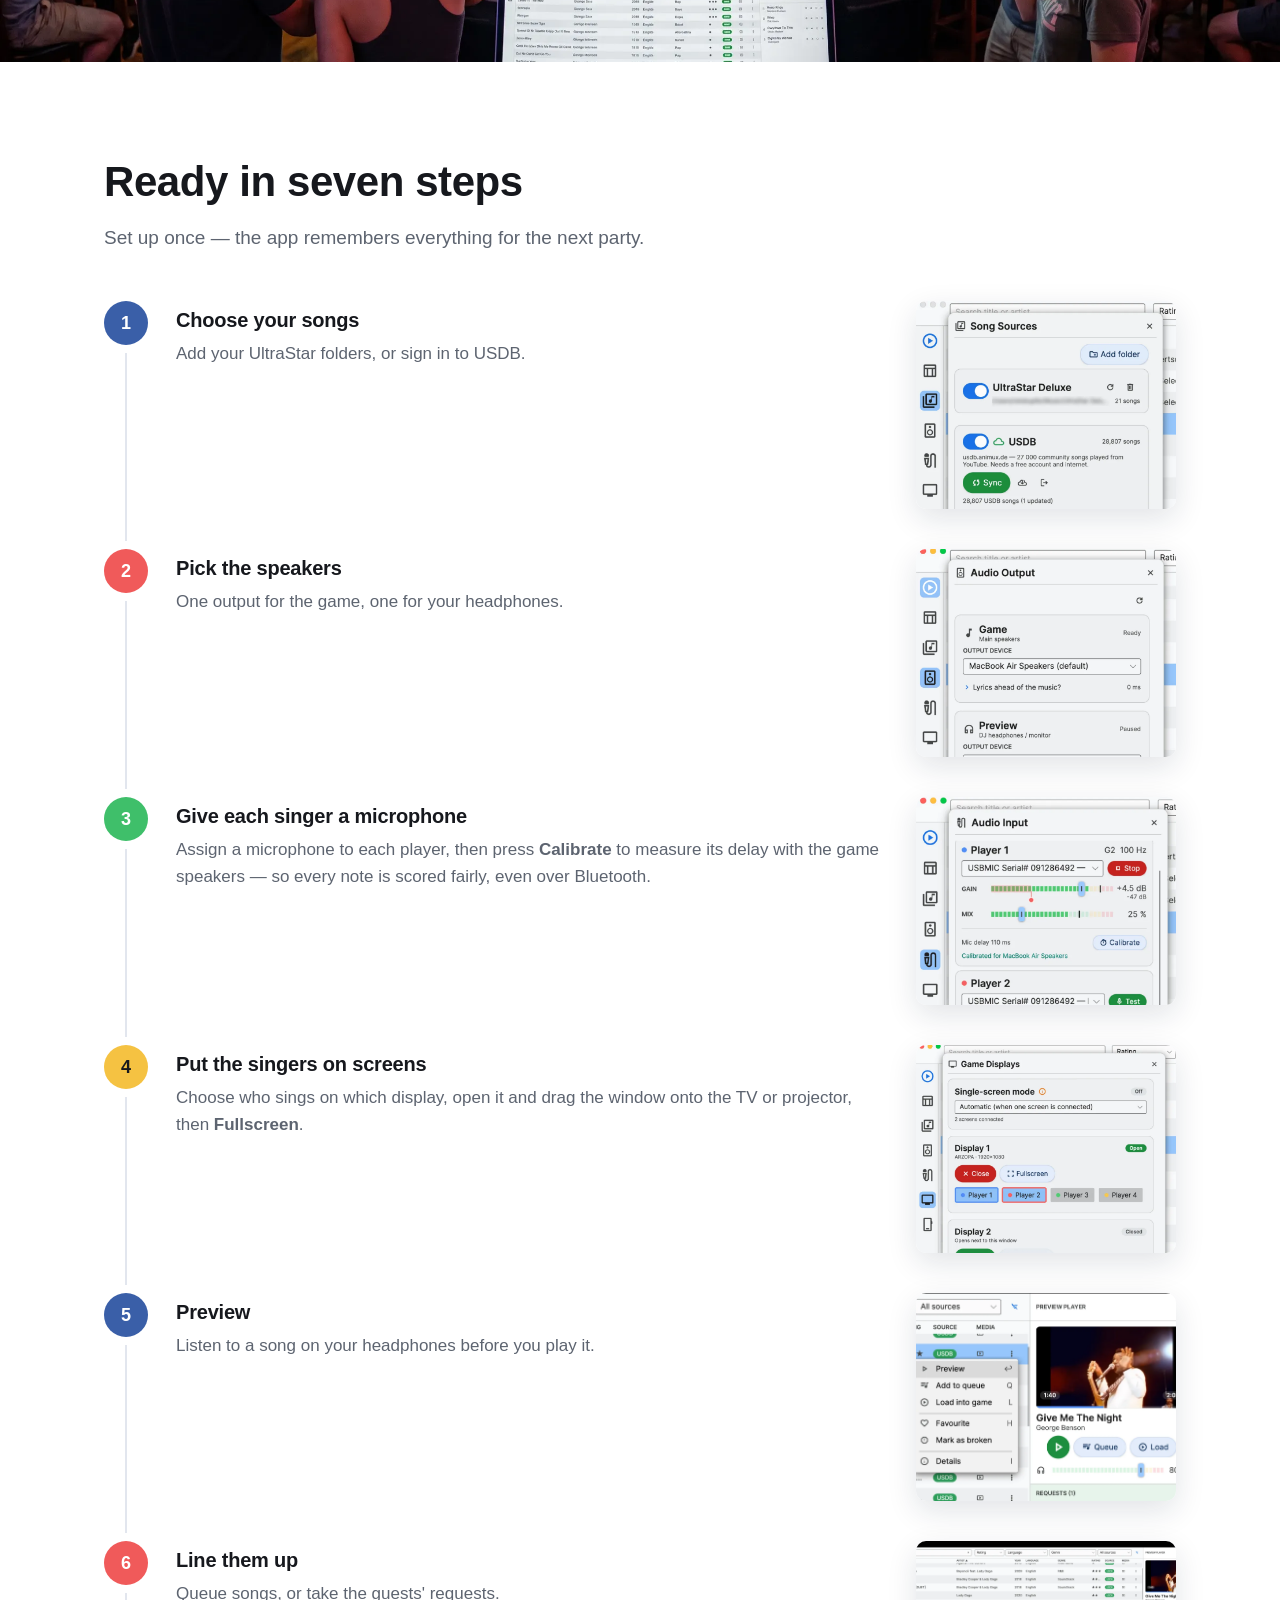
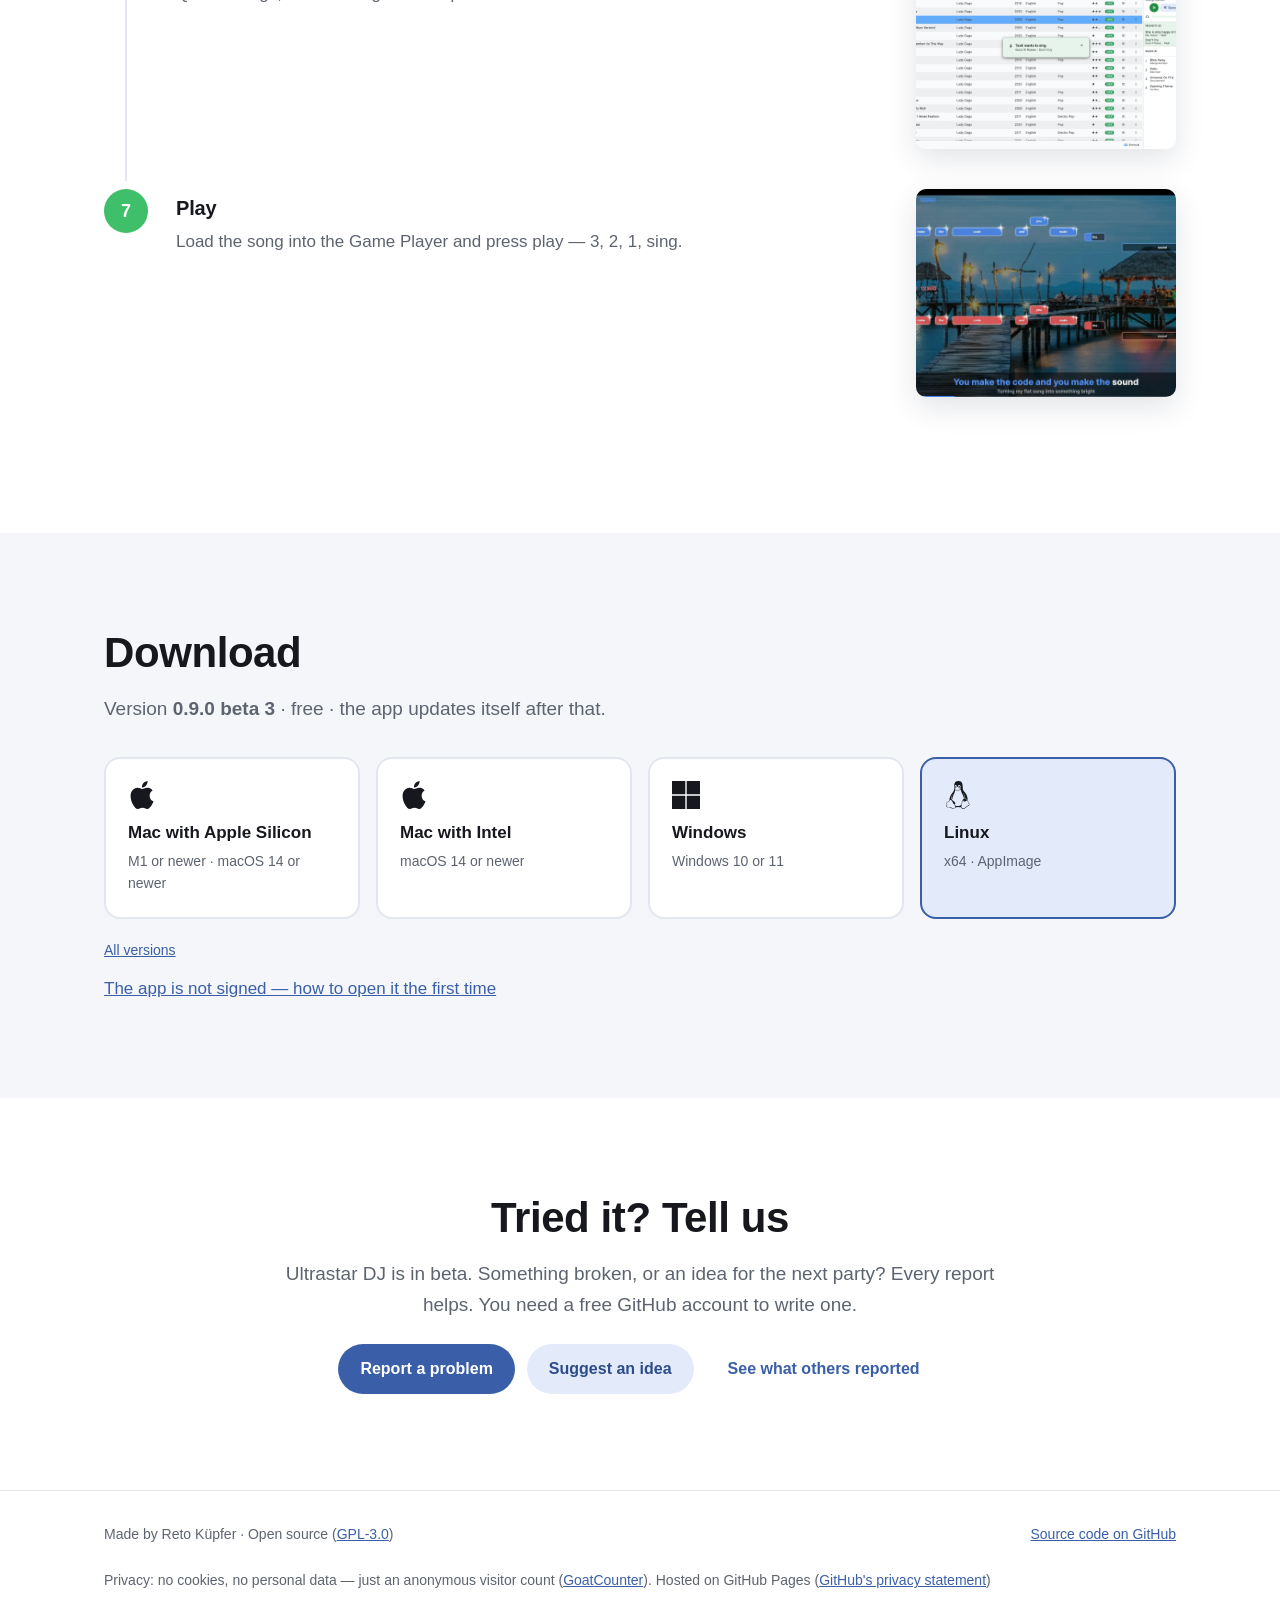
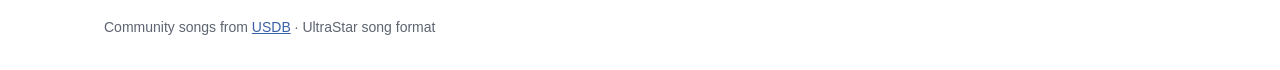
==== commit 24cc3ad6: "feat(website): downloads point to 0.9.0-beta.3; commands.md: what's new and the update test in the r" ====
--- a/website/index.html
+++ b/website/index.html
@@ -268,15 +268,15 @@
   <section class="section tint" id="download">
     <div class="wrap">
       <h2>Download</h2>
-      <p class="section-lead">Version <b>0.9.0 beta 1</b> · free · the app updates itself after that.</p>
+      <p class="section-lead">Version <b>0.9.0 beta 3</b> · free · the app updates itself after that.</p>
       <div class="downloads">
-        <a class="dl" data-os="mac" data-help="mac" href="https://github.com/retotito/Ultrastar-DJ/releases/download/v0.9.0-beta.1/Ultrastar-DJ-0.9.0-beta.1-osx-arm64.dmg">
+        <a class="dl" data-os="mac" data-help="mac" href="https://github.com/retotito/Ultrastar-DJ/releases/download/v0.9.0-beta.3/Ultrastar-DJ-0.9.0-beta.3-osx-arm64.dmg">
           <svg class="os"><use href="#os-mac"/></svg><b>Mac with Apple Silicon</b><span>M1 or newer · macOS 14 or newer</span></a>
-        <a class="dl" data-os="mac" data-help="mac" href="https://github.com/retotito/Ultrastar-DJ/releases/download/v0.9.0-beta.1/Ultrastar-DJ-0.9.0-beta.1-osx-x64.dmg">
+        <a class="dl" data-os="mac" data-help="mac" href="https://github.com/retotito/Ultrastar-DJ/releases/download/v0.9.0-beta.3/Ultrastar-DJ-0.9.0-beta.3-osx-x64.dmg">
           <svg class="os"><use href="#os-mac"/></svg><b>Mac with Intel</b><span>macOS 14 or newer</span></a>
-        <a class="dl" data-os="windows" data-help="windows" href="https://github.com/retotito/Ultrastar-DJ/releases/download/v0.9.0-beta.1/UltrastarDJ-win-Setup.exe">
+        <a class="dl" data-os="windows" data-help="windows" href="https://github.com/retotito/Ultrastar-DJ/releases/download/v0.9.0-beta.3/UltrastarDJ-win-Setup.exe">
           <svg class="os"><use href="#os-windows"/></svg><b>Windows</b><span>Windows 10 or 11</span></a>
-        <a class="dl" data-os="linux" data-help="linux" href="https://github.com/retotito/Ultrastar-DJ/releases/download/v0.9.0-beta.1/UltrastarDJ.AppImage">
+        <a class="dl" data-os="linux" data-help="linux" href="https://github.com/retotito/Ultrastar-DJ/releases/download/v0.9.0-beta.3/UltrastarDJ.AppImage">
           <svg class="os"><use href="#os-linux"/></svg><b>Linux</b><span>x64 · AppImage</span></a>
       </div>
       <p class="small muted">
@@ -356,6 +356,9 @@
     <li><a href="https://github.com/retotito/UltrastarCreatorTool" target="_blank" rel="noopener"><b>Ultrastar Creator Tool</b></a>
       <span>Upload a song and get a singable first draft: the voice is separated, lyrics aligned and pitches detected —
         then fine-tune it in a piano-roll editor.</span></li>
+    <li><a href="https://github.com/ZerNico/tunestudio/releases" target="_blank" rel="noopener"><b>Tune Studio</b></a>
+      <span>Start from a YouTube link or an audio file: it charts lyrics, timing and notes for you, then you fine-tune
+        them in a piano-roll editor and export for your games or USDB. Mac (Apple Silicon), Windows, Linux.</span></li>
     <li><a href="https://github.com/DoubleDee73/Yass-Reloaded" target="_blank" rel="noopener"><b>Yass Reloaded</b></a>
       <span>Karaoke editor for fine-tuning notes, lyrics and timing, and for tidying up a whole song library.
         Windows, Mac, Linux.</span></li>
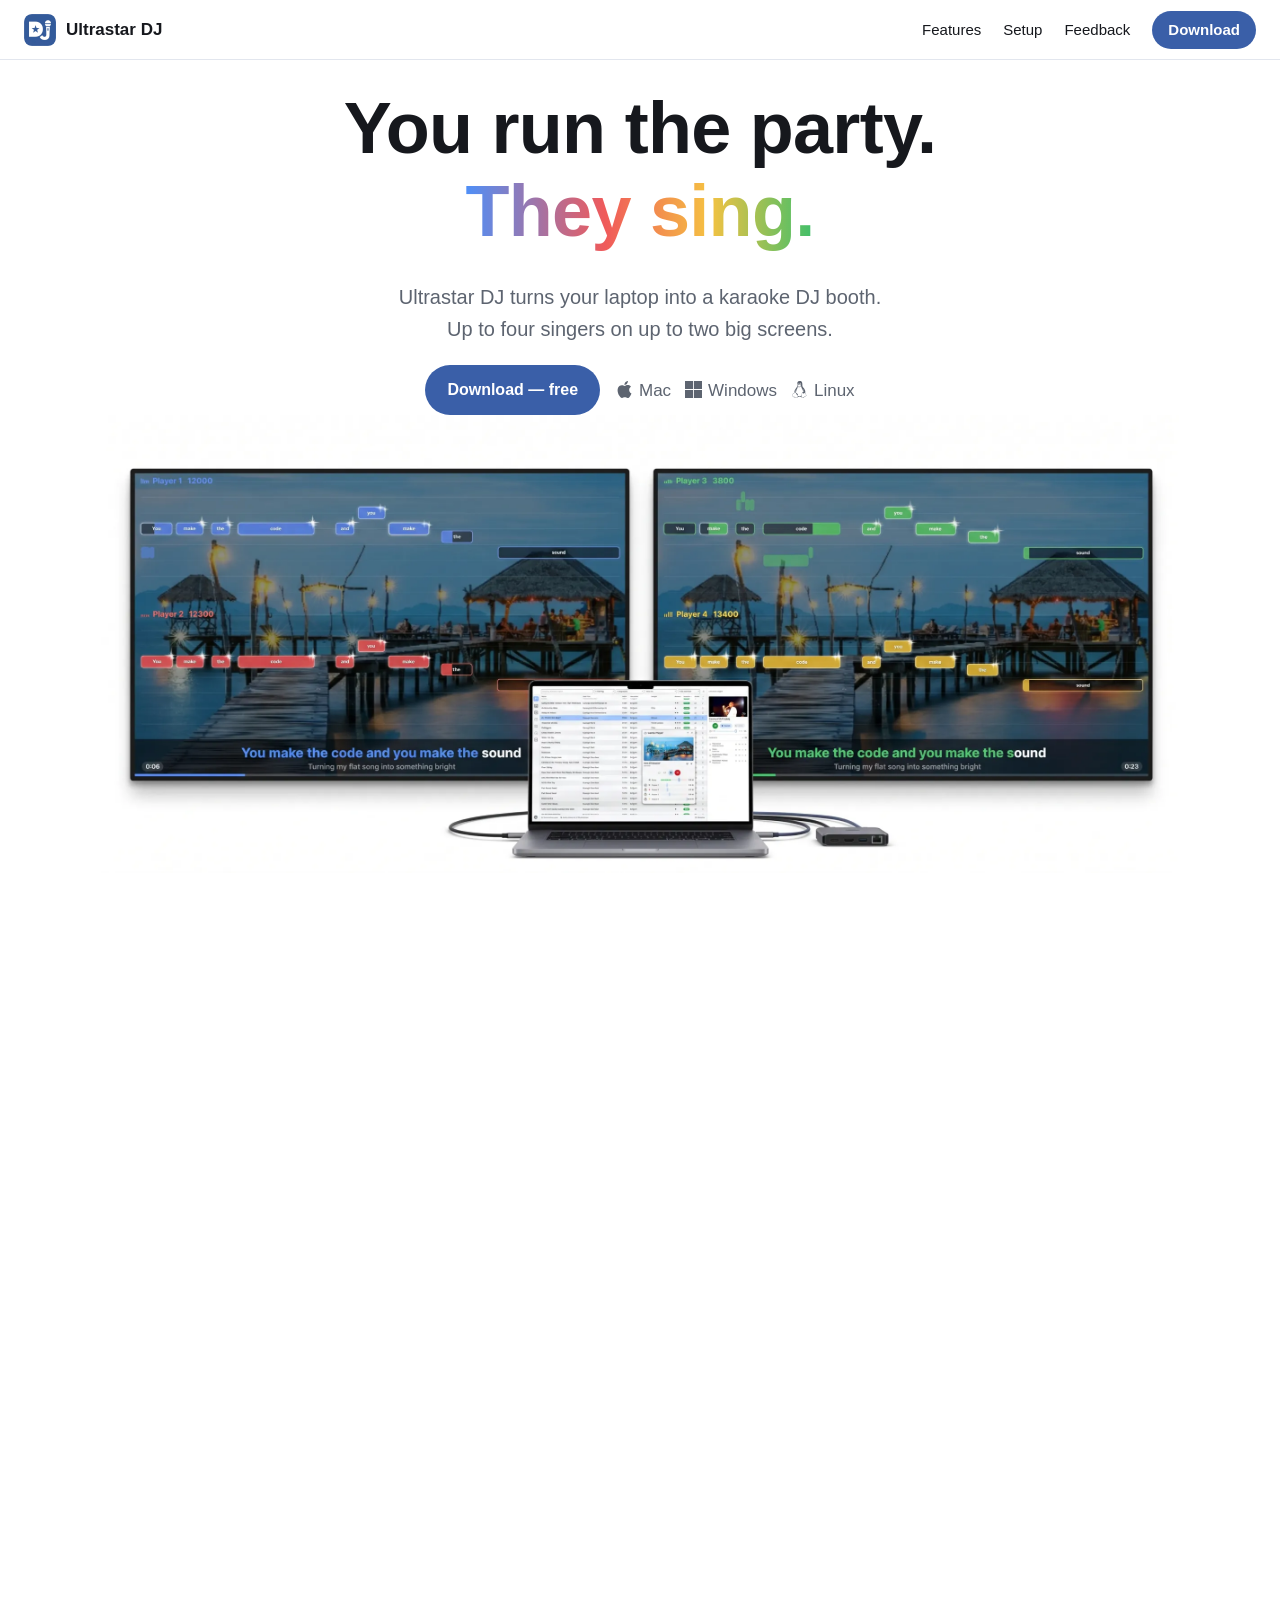
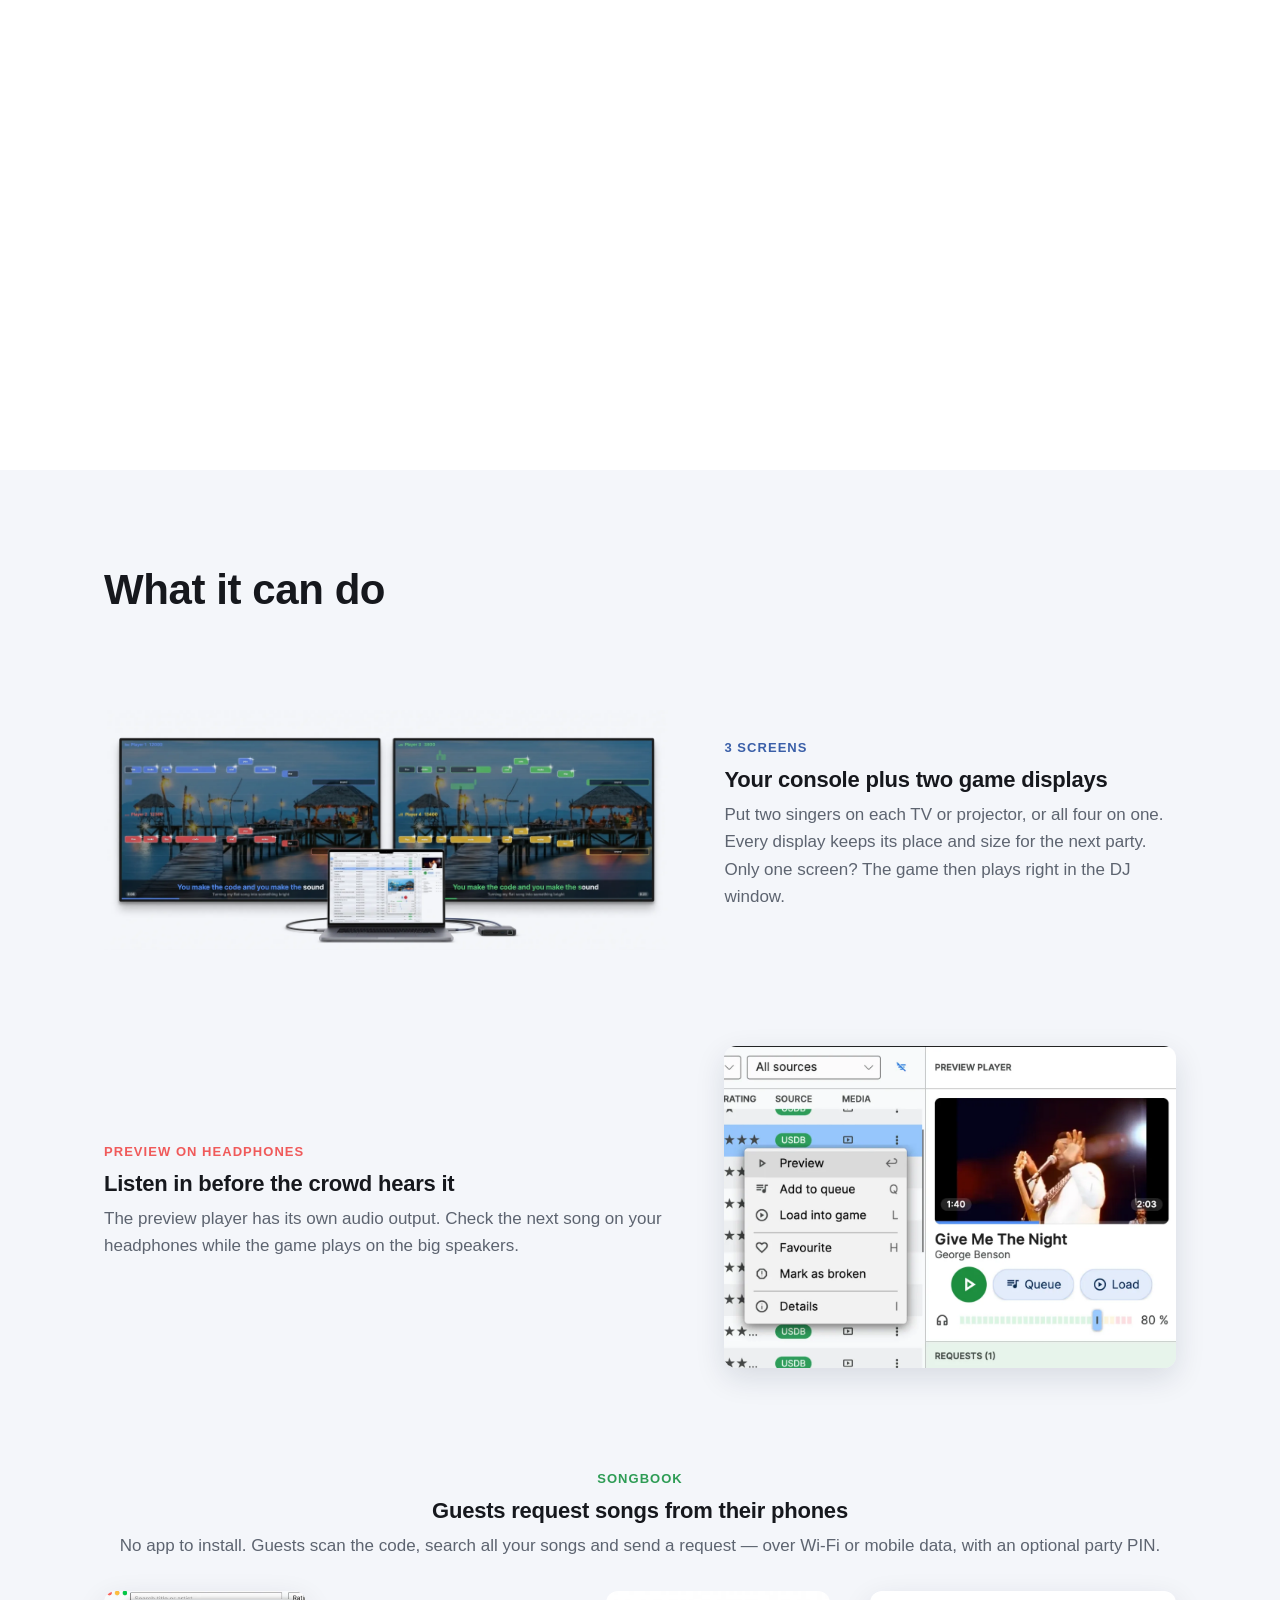
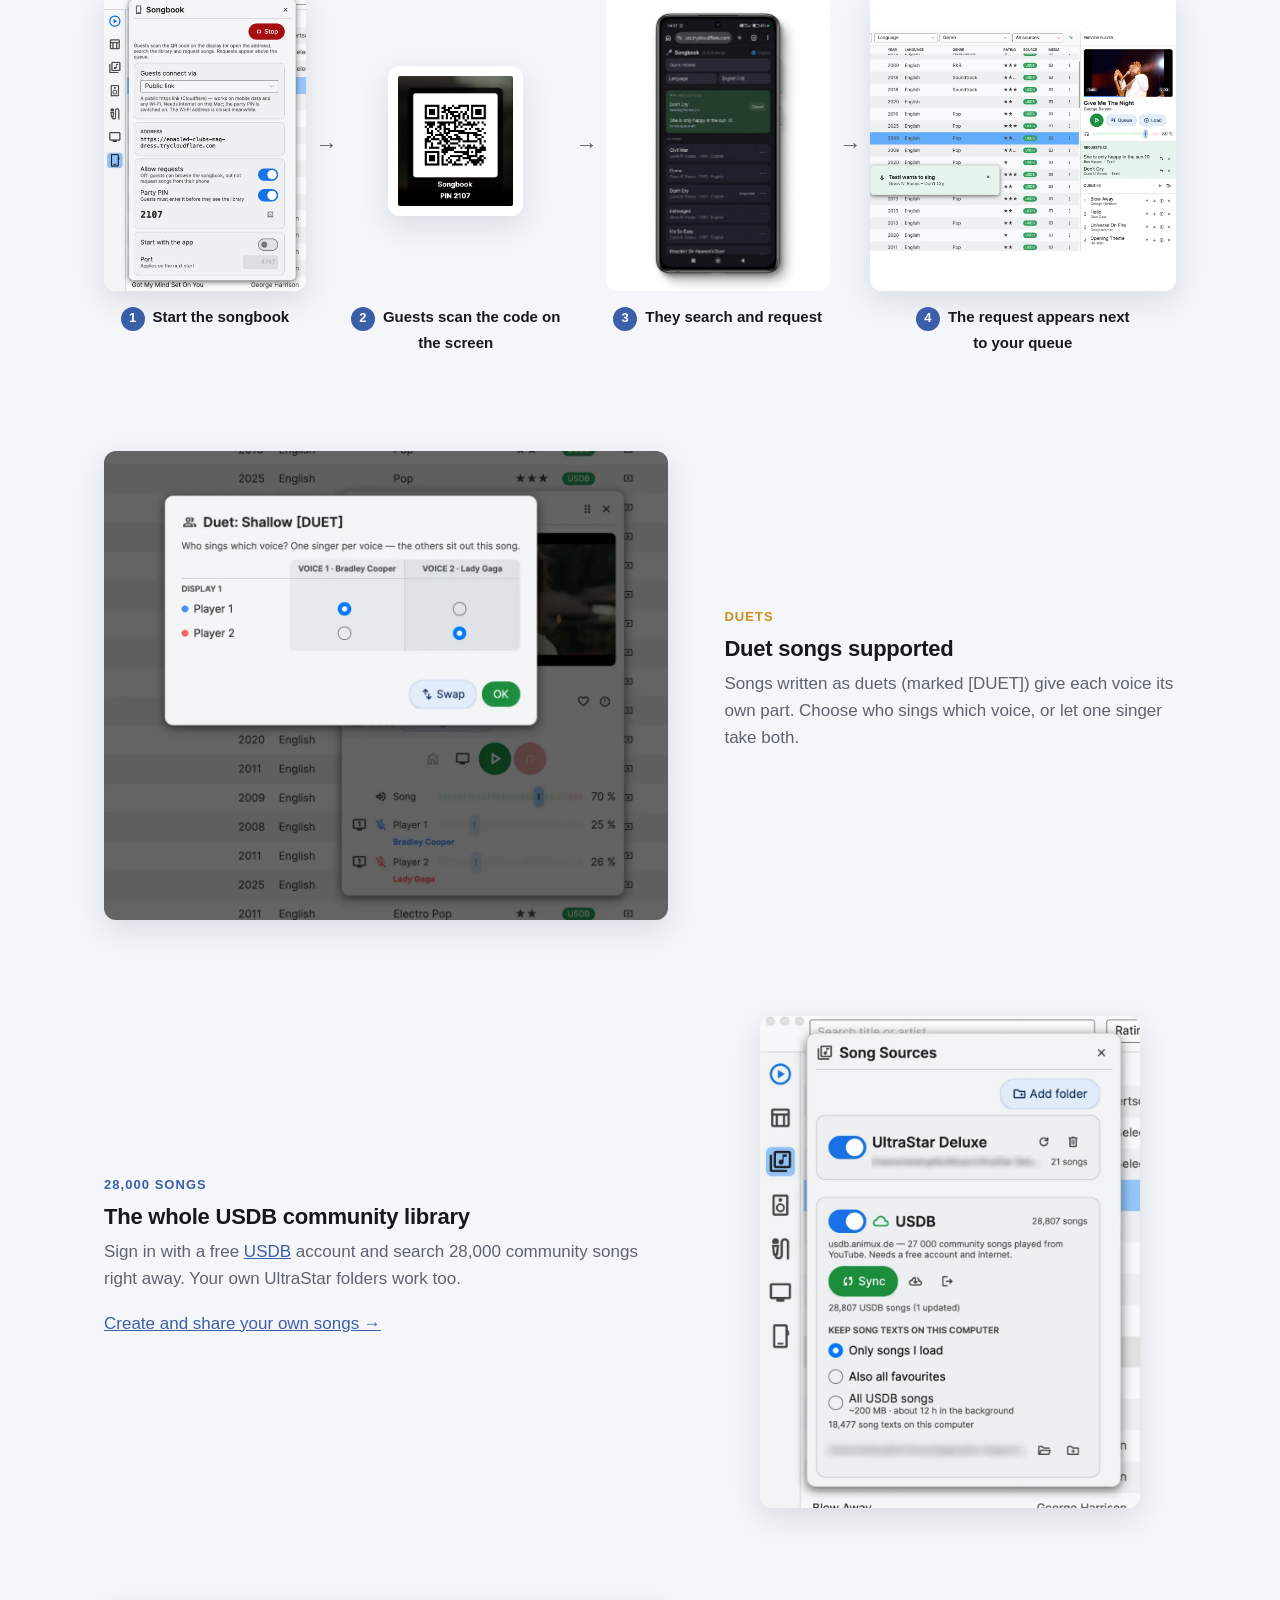
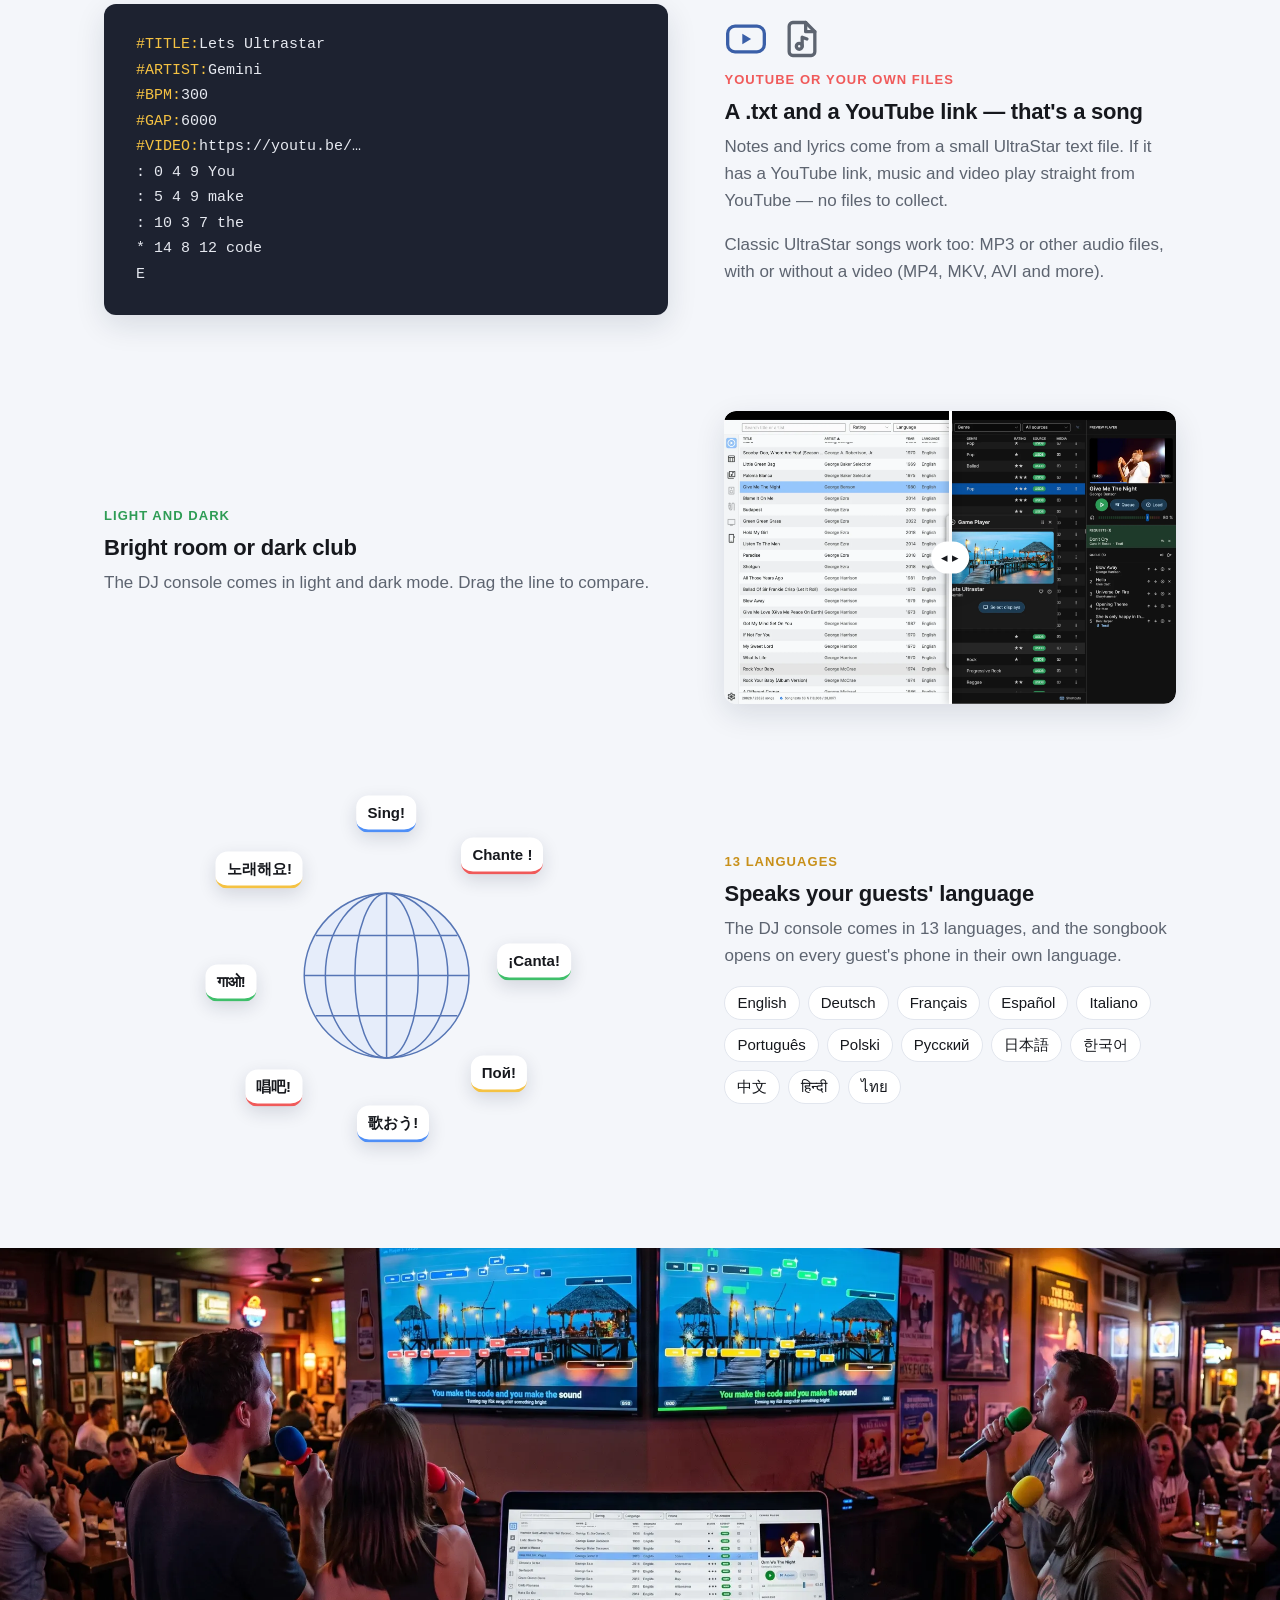
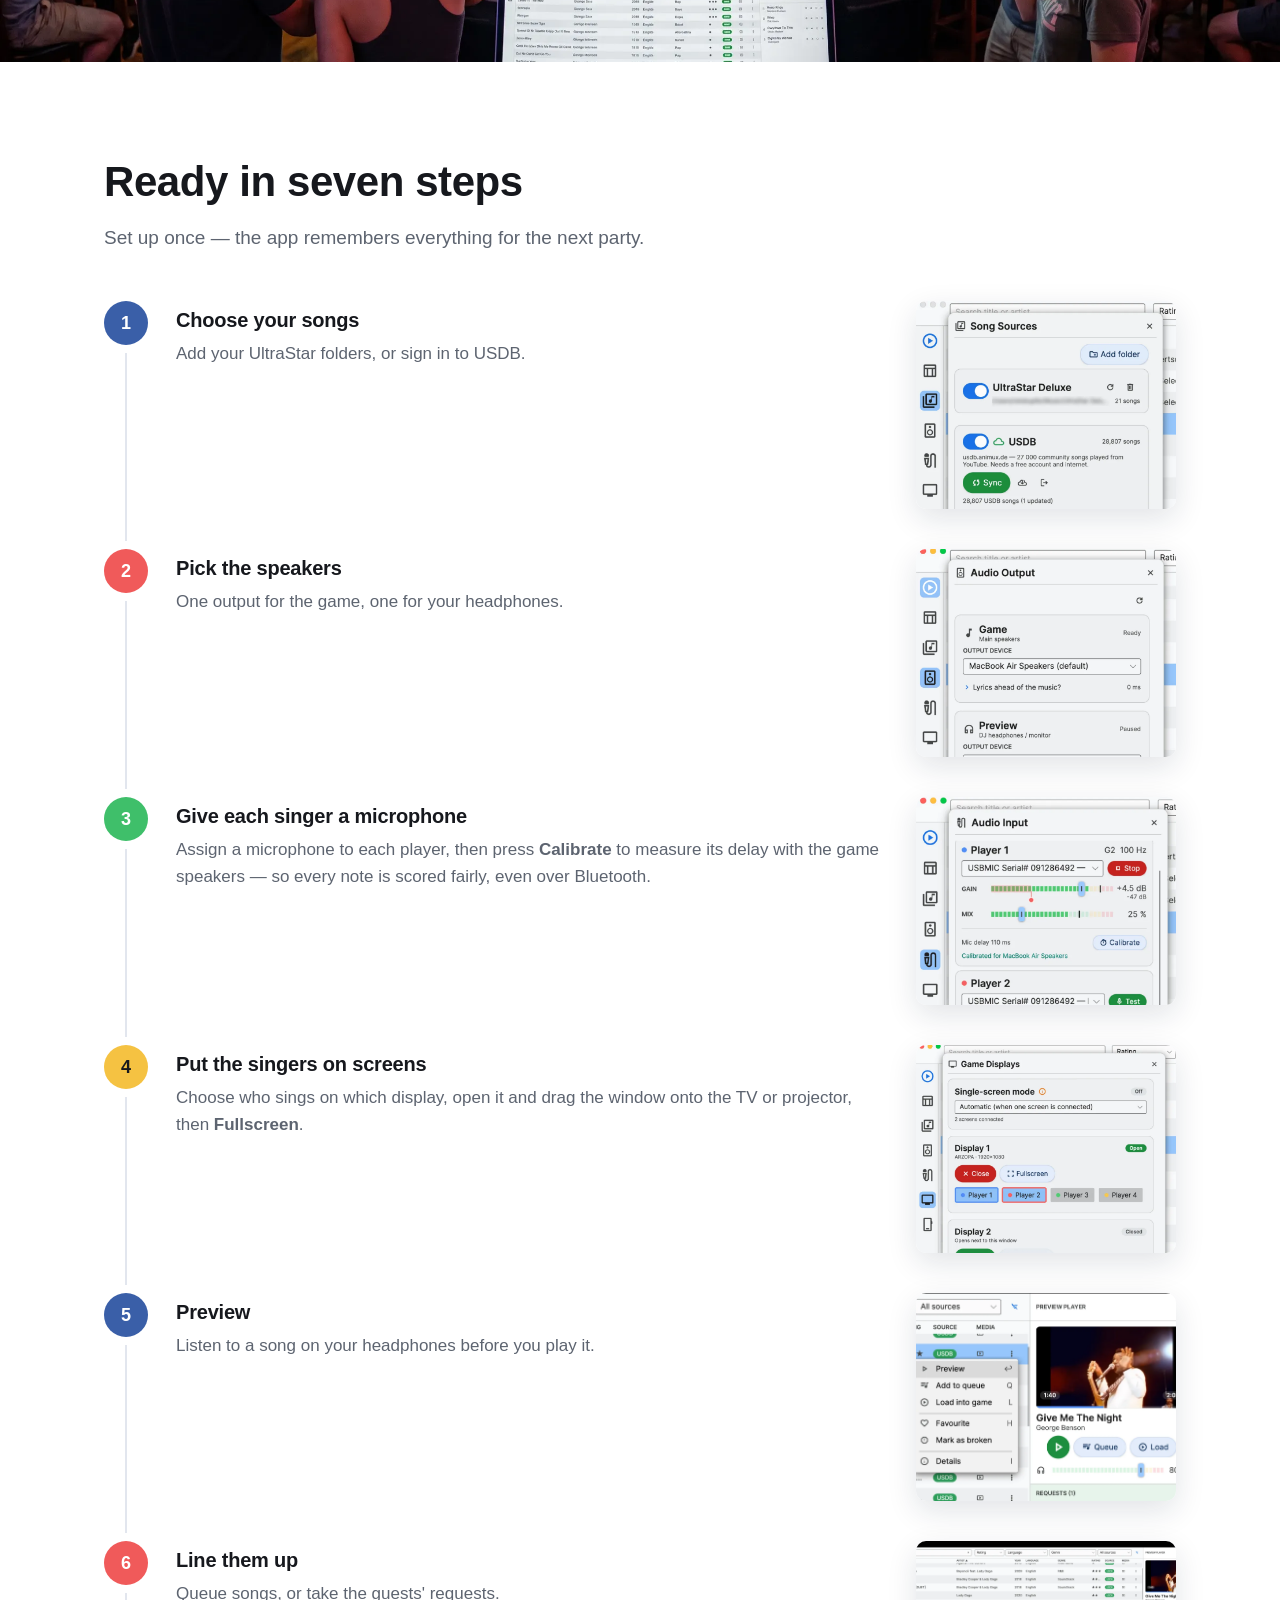
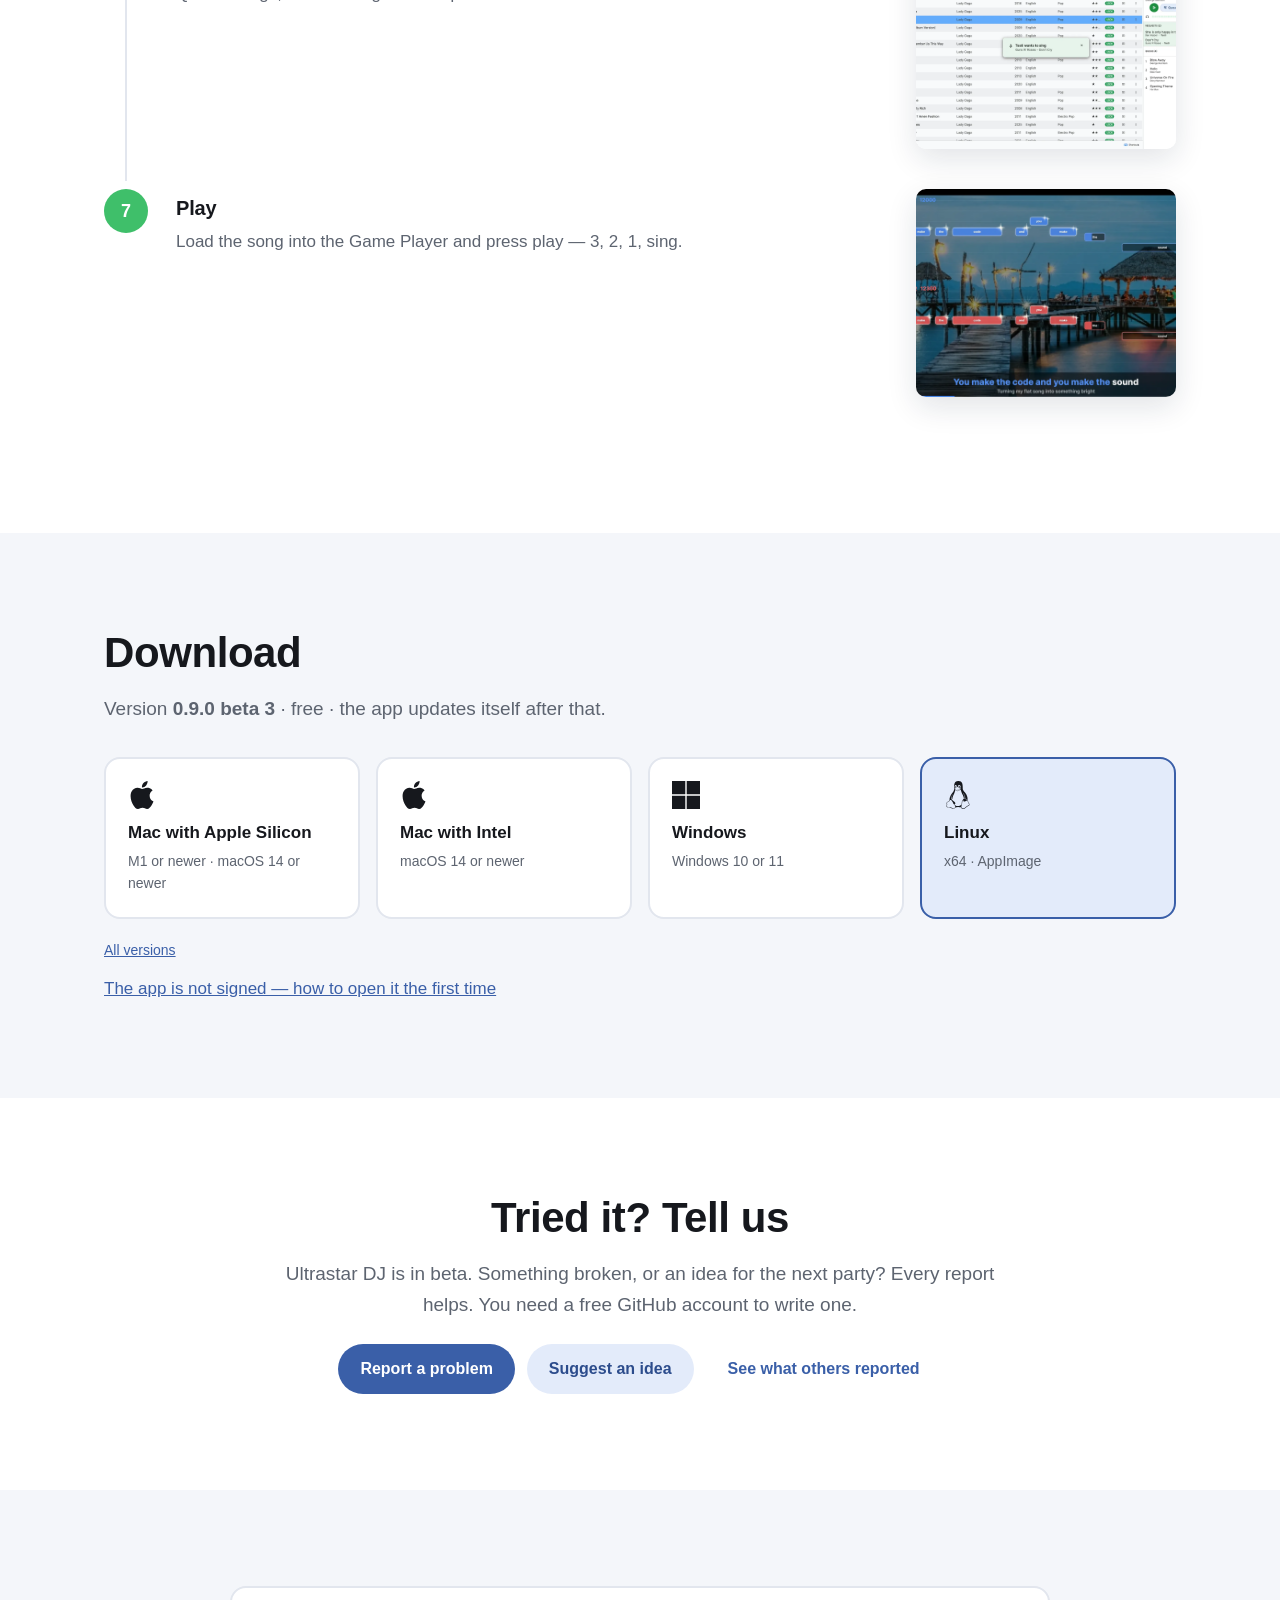
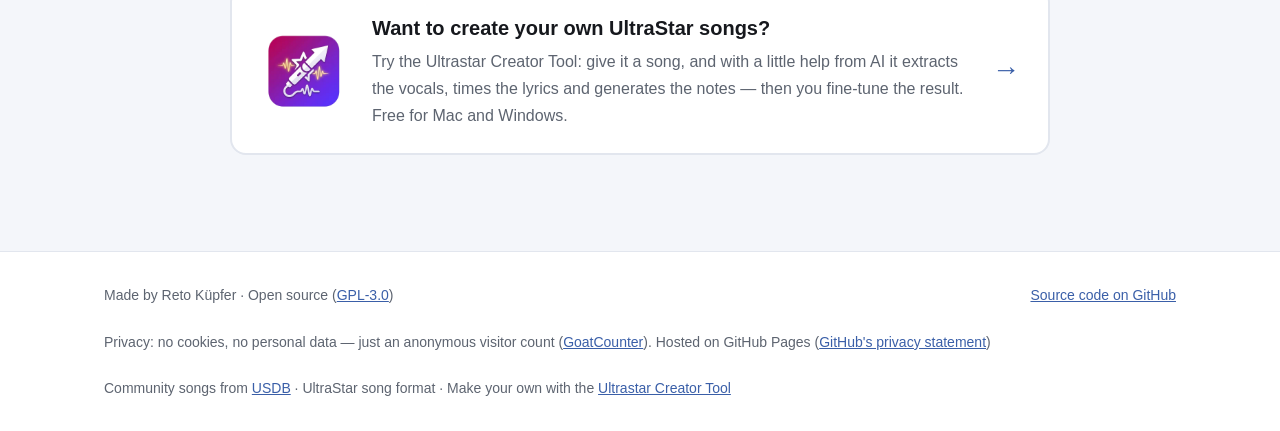
==== commit 2f33f538: "feat(website): card and footer link to the Ultrastar Creator Tool (create your own songs with a litt" ====
--- a/website/index.html
+++ b/website/index.html
@@ -299,6 +299,20 @@
       </div>
     </div>
   </section>
+  <!-- Our sister app (its page links back here in the same style). -->
+  <section class="section tint" id="creator-tool">
+    <div class="wrap">
+      <a class="promo" href="https://retotito.github.io/UltrastarCreatorTool/" target="_blank" rel="noopener">
+        <img src="img/creator-tool-icon.webp" width="256" height="256" alt="Ultrastar Creator Tool icon" loading="lazy">
+        <span>
+          <b>Want to create your own UltraStar songs?</b>
+          <span>Try the Ultrastar Creator Tool: give it a song, and with a little help from AI it extracts the vocals,
+            times the lyrics and generates the notes — then you fine-tune the result. Free for Mac and Windows.</span>
+        </span>
+        <span class="promo-arrow" aria-hidden="true">→</span>
+      </a>
+    </div>
+  </section>
 </main>
 
 <footer class="footer">
@@ -306,7 +320,7 @@
     <span>Made by Reto Küpfer · Open source (<a href="https://github.com/retotito/Ultrastar-DJ/blob/main/LICENSE" target="_blank" rel="noopener">GPL-3.0</a>)</span>
     <a href="https://github.com/retotito/Ultrastar-DJ" target="_blank" rel="noopener">Source code on GitHub</a>
     <span>Privacy: no cookies, no personal data — just an anonymous visitor count (<a href="https://www.goatcounter.com/help/privacy" target="_blank" rel="noopener">GoatCounter</a>). Hosted on GitHub Pages (<a href="https://docs.github.com/site-policy/privacy-policies/github-general-privacy-statement" target="_blank" rel="noopener">GitHub's privacy statement</a>)</span>
-    <span>Community songs from <a href="https://usdb.animux.de" target="_blank" rel="noopener">USDB</a> · UltraStar song format</span>
+    <span>Community songs from <a href="https://usdb.animux.de" target="_blank" rel="noopener">USDB</a> · UltraStar song format · Make your own with the <a href="https://retotito.github.io/UltrastarCreatorTool/" target="_blank" rel="noopener">Ultrastar Creator Tool</a></span>
   </div>
 </footer>
 
--- a/website/style.css
+++ b/website/style.css
@@ -251,6 +251,19 @@
 /* Feedback */
 .feedback-actions { display: flex; gap: 12px; justify-content: center; flex-wrap: wrap; margin-top: 24px; }
 
+/* Sister app (same card as on the Creator Tool's page) */
+.promo {
+  display: flex; align-items: center; gap: 24px; max-width: 820px; margin: 0 auto; padding: 24px 28px;
+  background: var(--card); border: 2px solid var(--line); border-radius: var(--radius); color: var(--text); text-decoration: none;
+  transition: border-color .2s, transform .2s;
+}
+.promo:hover { border-color: var(--brand); transform: translateY(-2px); }
+.promo img { width: 88px; height: 88px; flex: none; border-radius: 20px; }
+.promo b { display: block; font-size: 20px; margin-bottom: 4px; }
+.promo span span { color: var(--muted); font-size: 16px; }
+.promo-arrow { margin-left: auto; font-size: 28px; color: var(--brand); flex: none; }
+@media (max-width: 600px) { .promo { flex-direction: column; text-align: center; } .promo-arrow { display: none; } }
+
 /* Footer */
 .footer { padding: 32px 0; border-top: 1px solid var(--line); font-size: 14px; color: var(--muted); }
 .footer .wrap { display: flex; gap: 24px; flex-wrap: wrap; justify-content: space-between; }
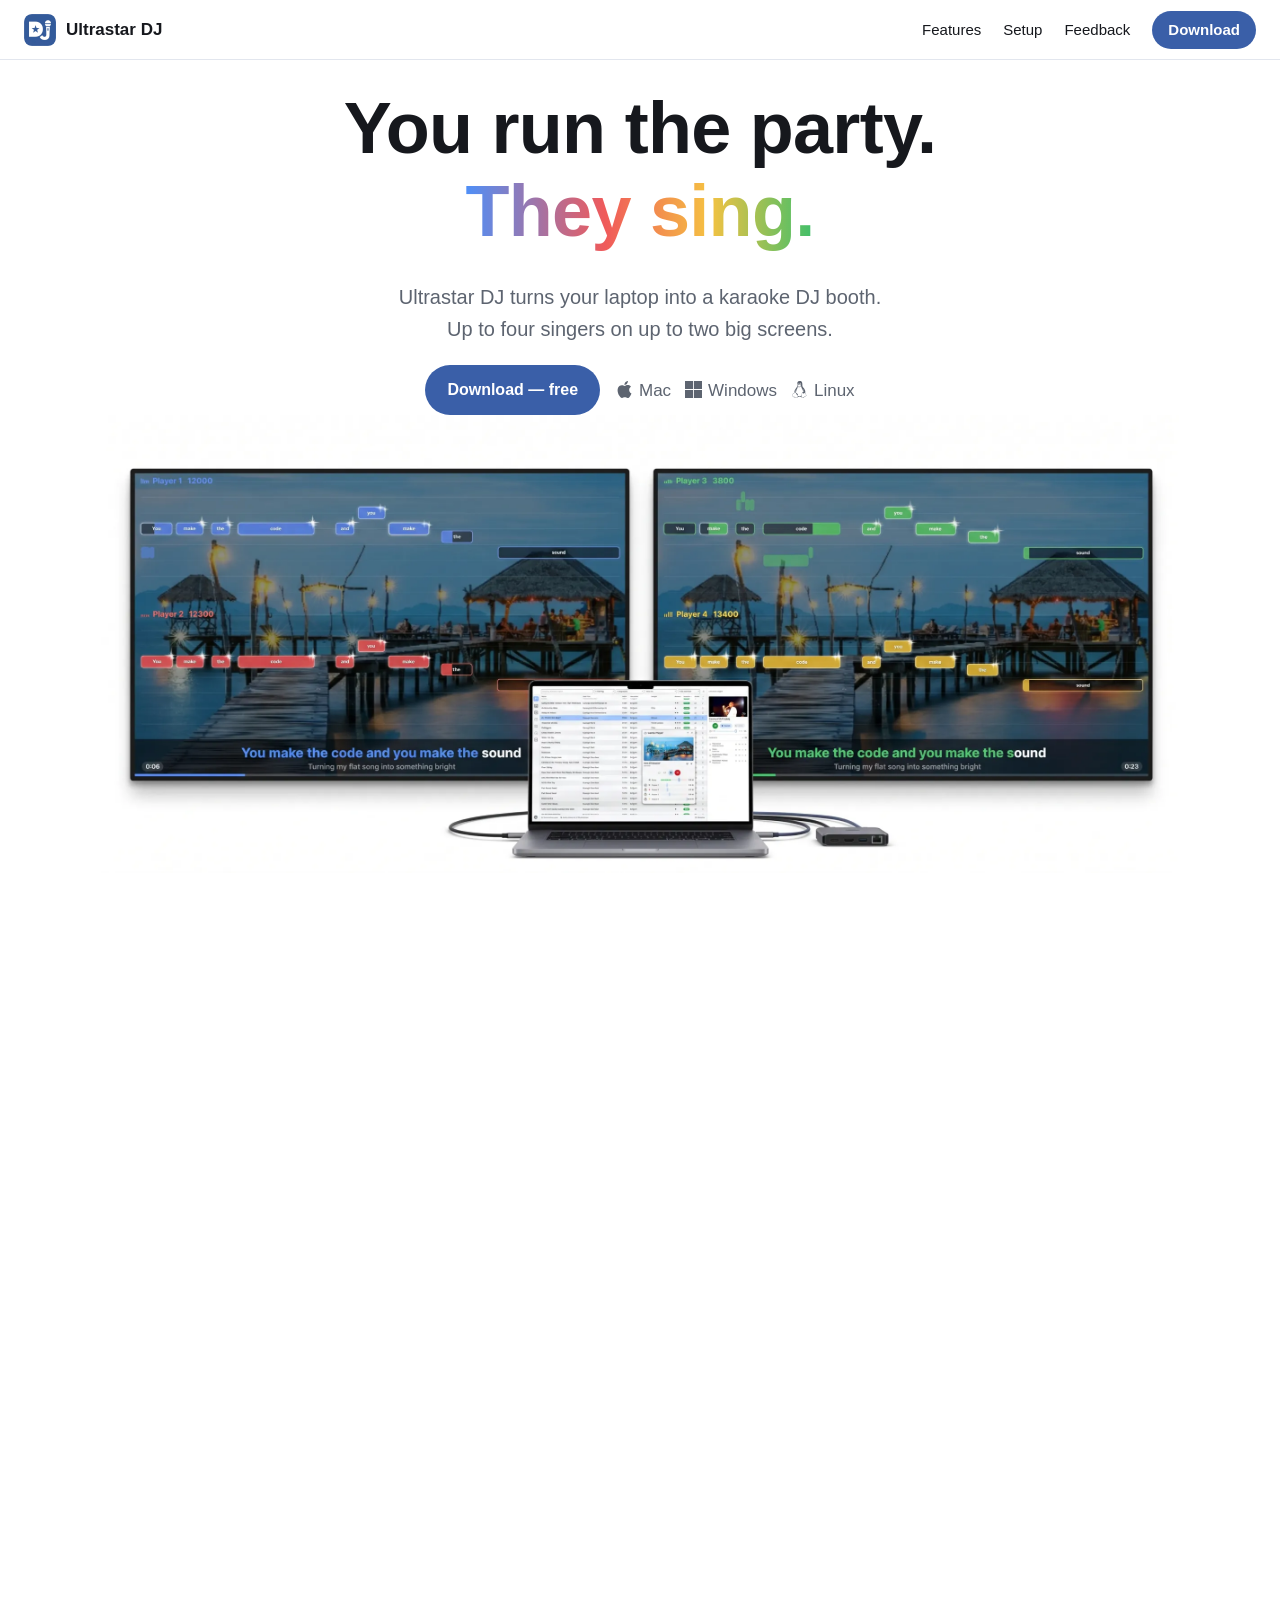
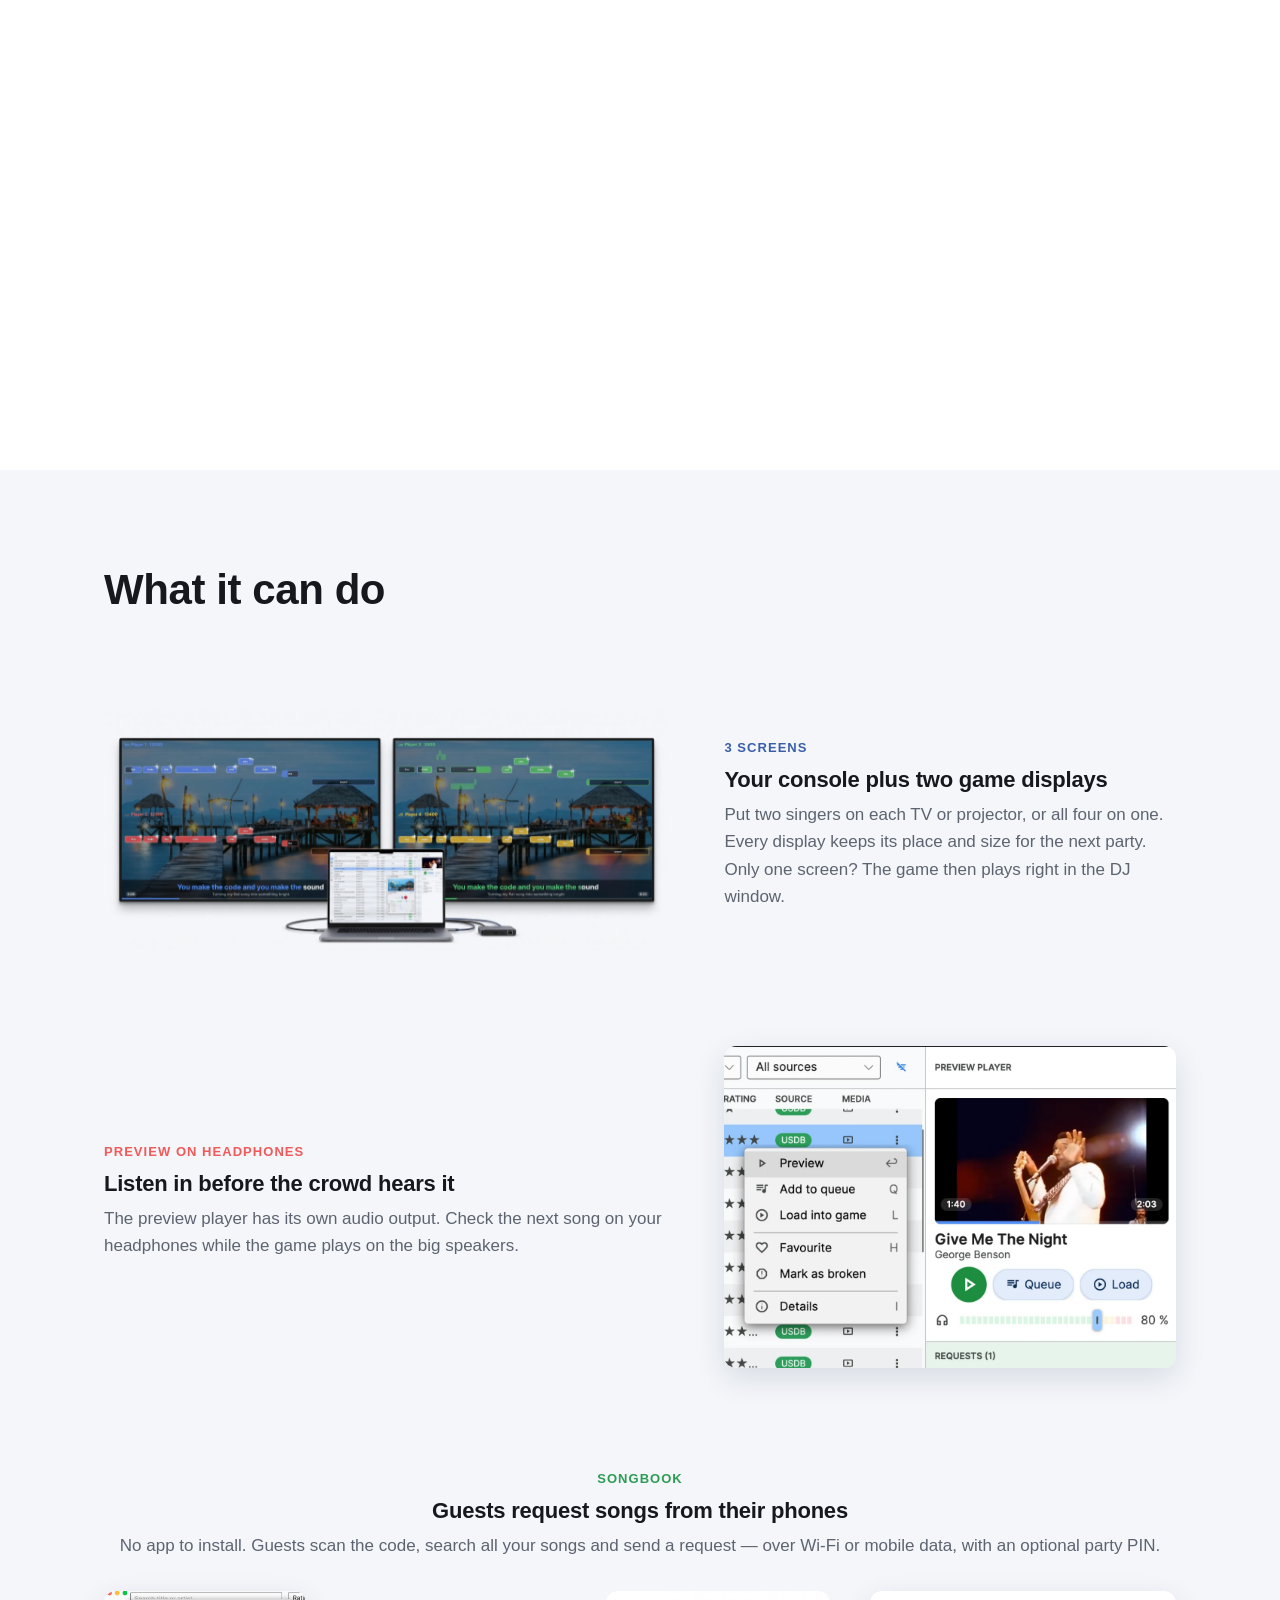
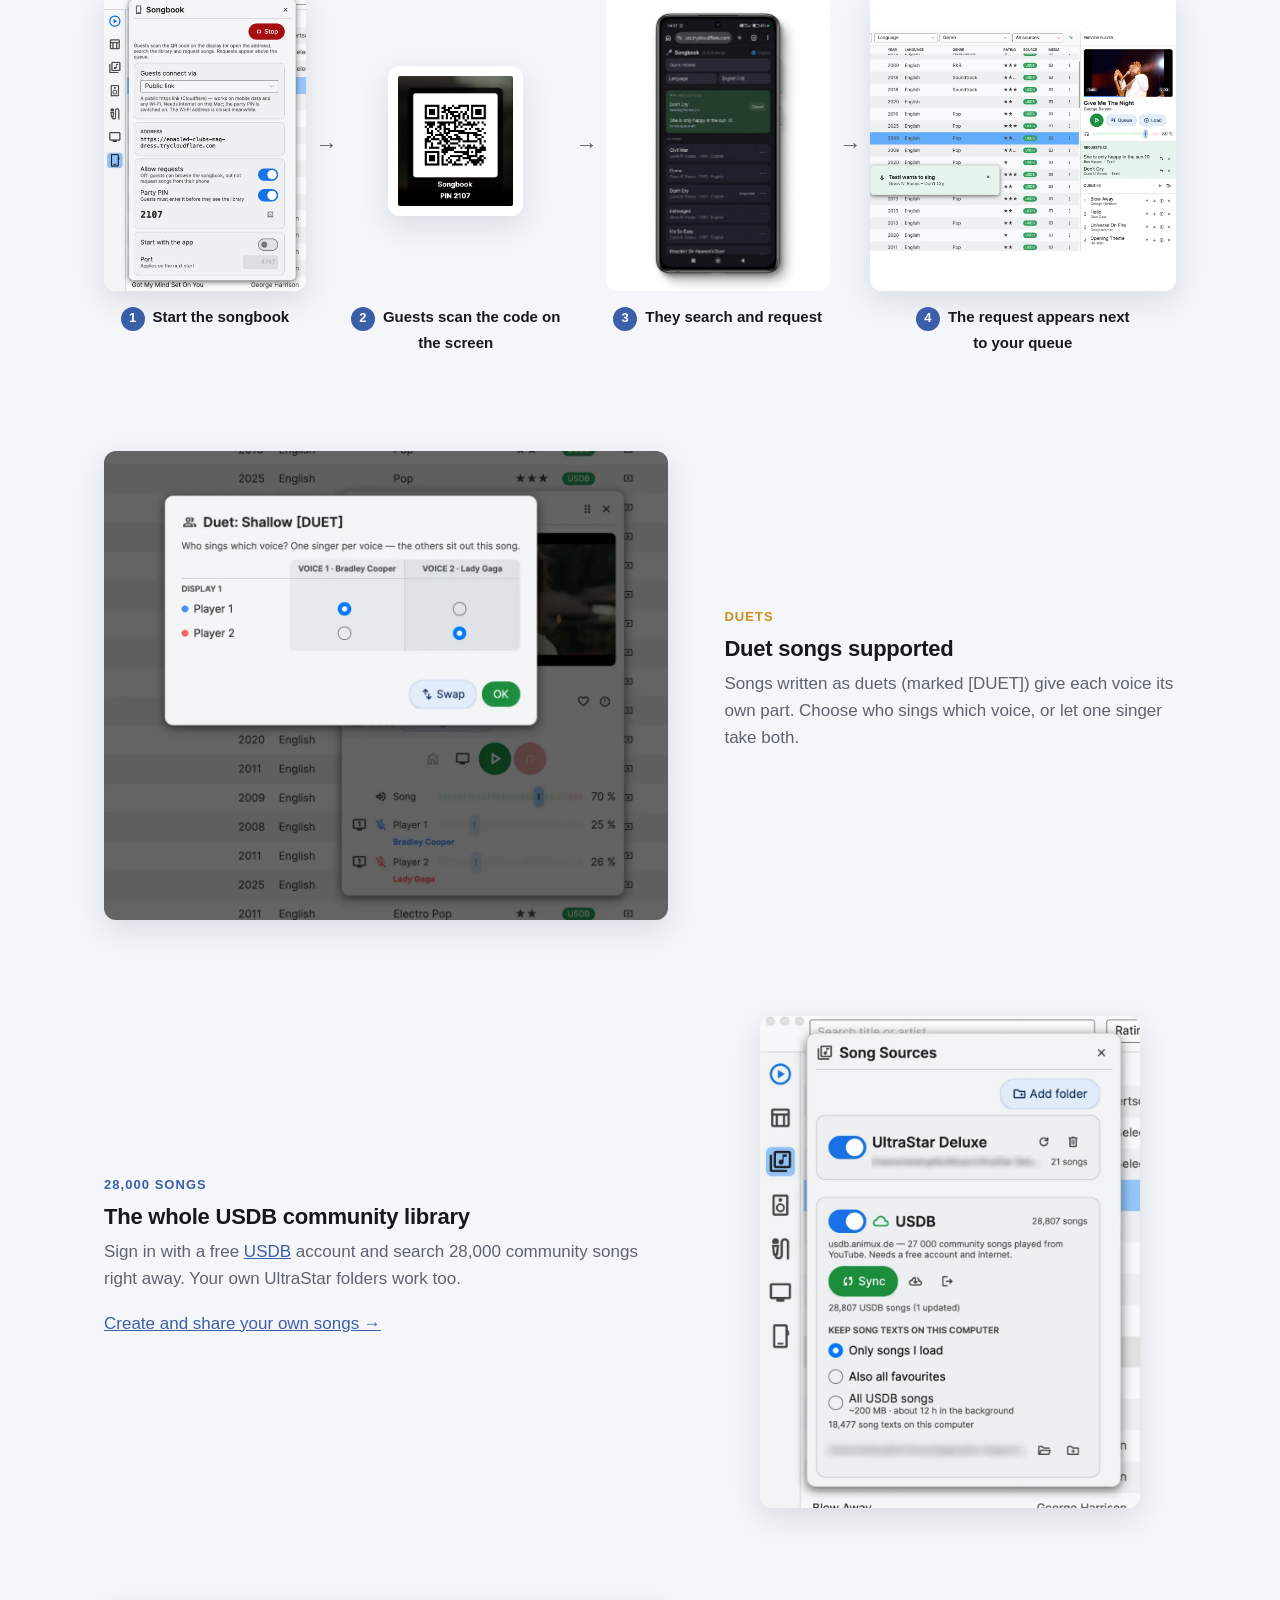
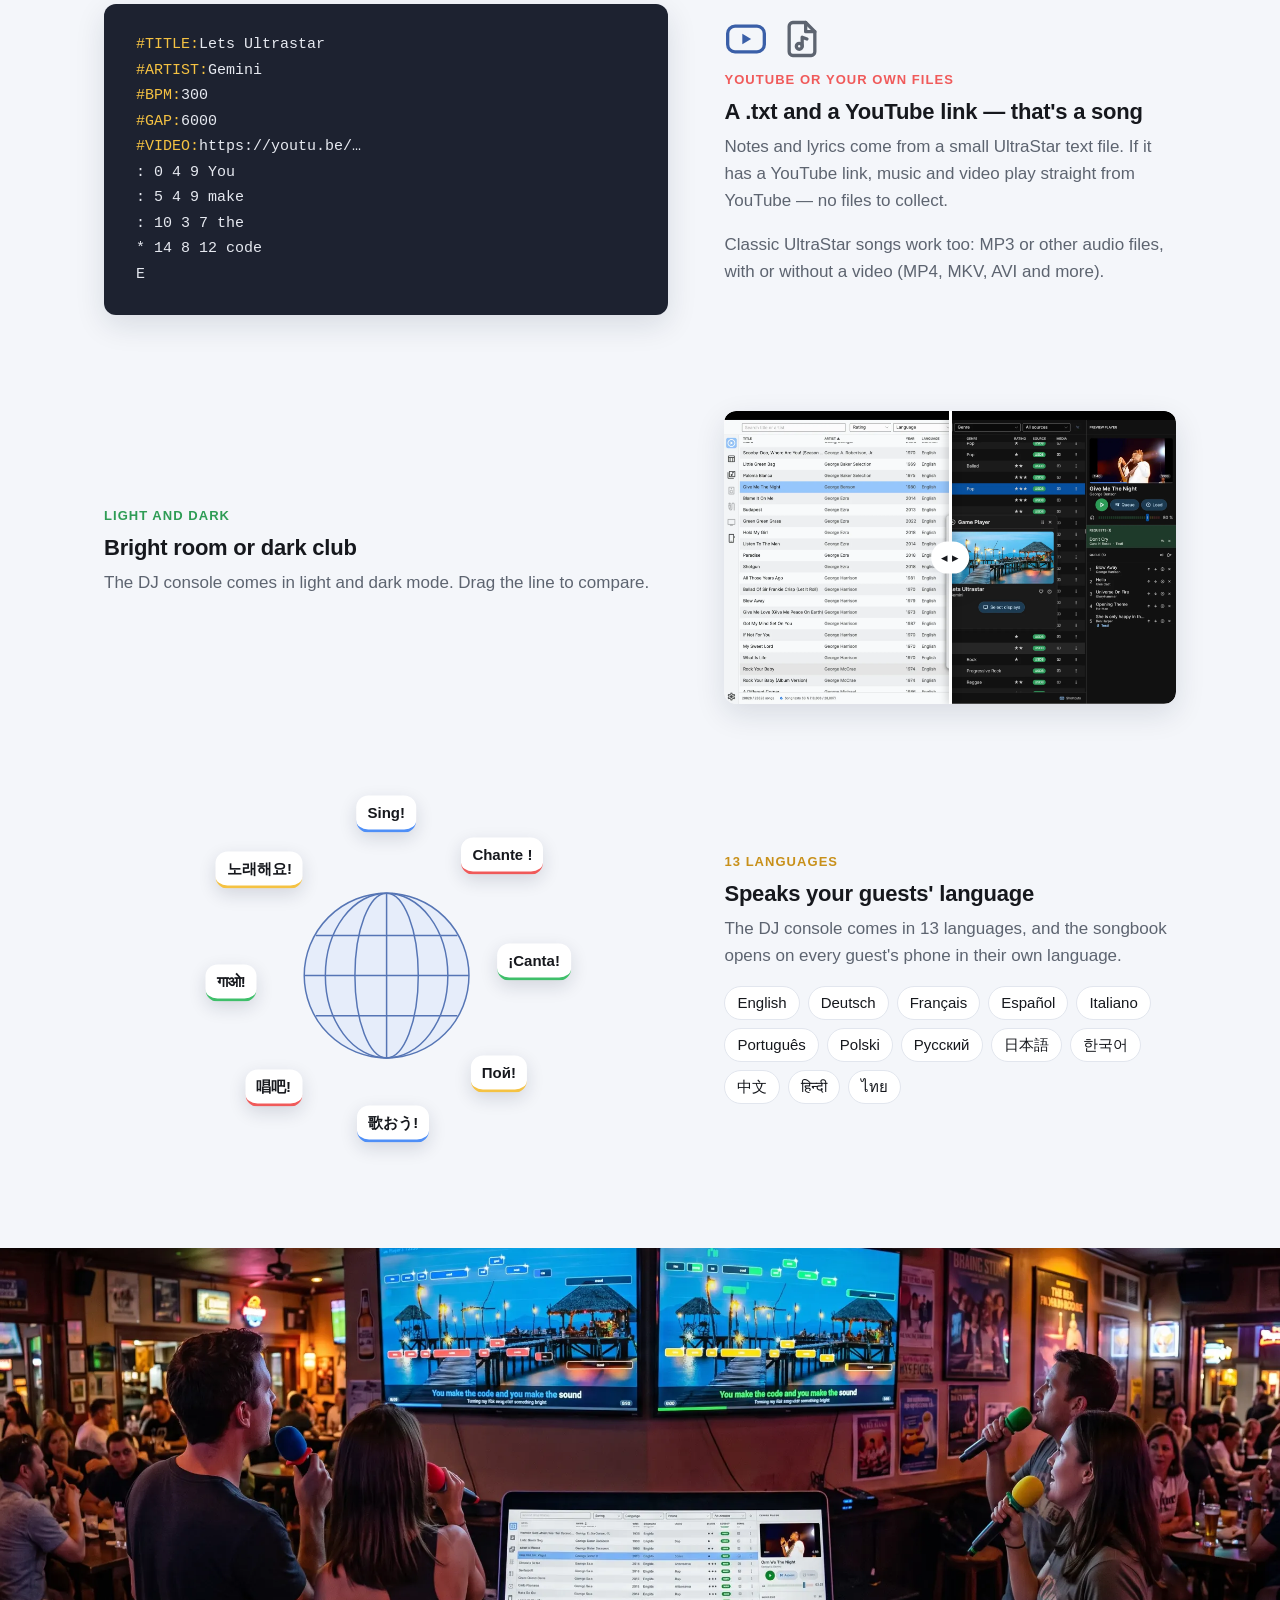
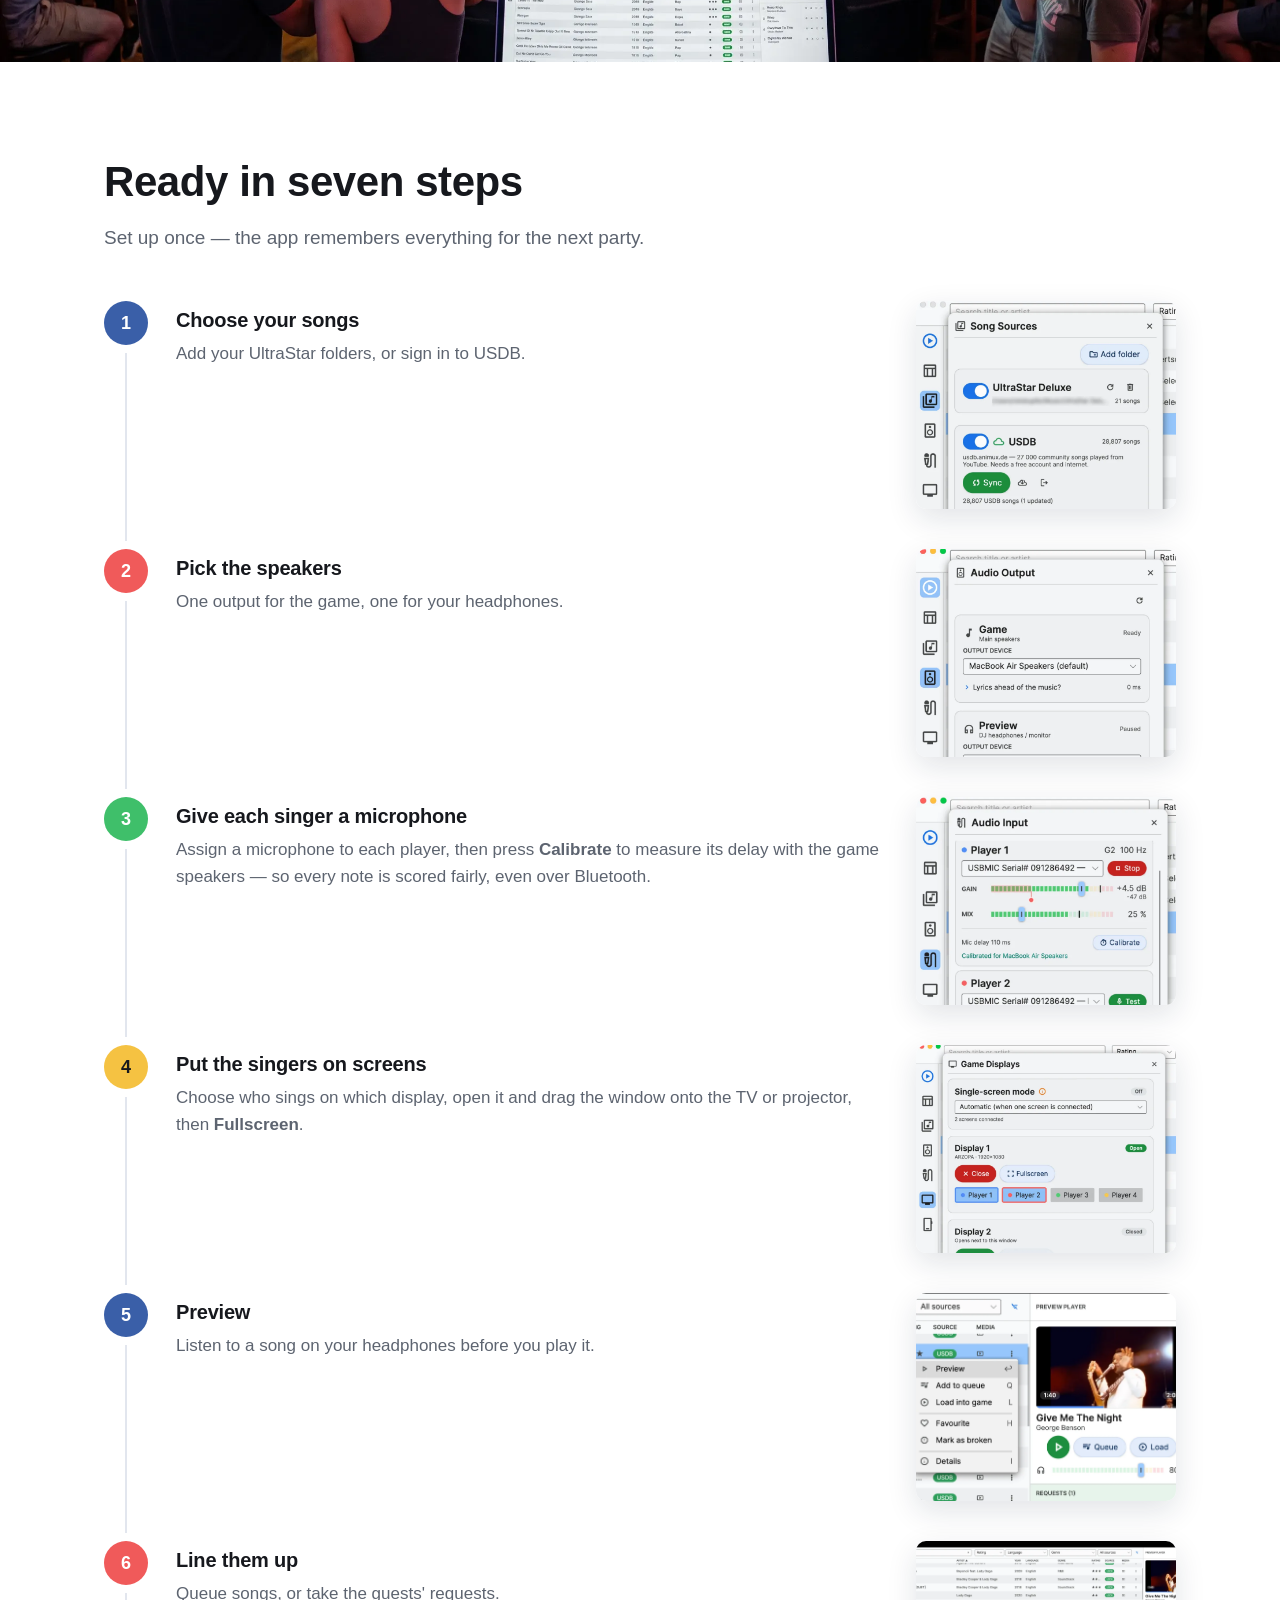
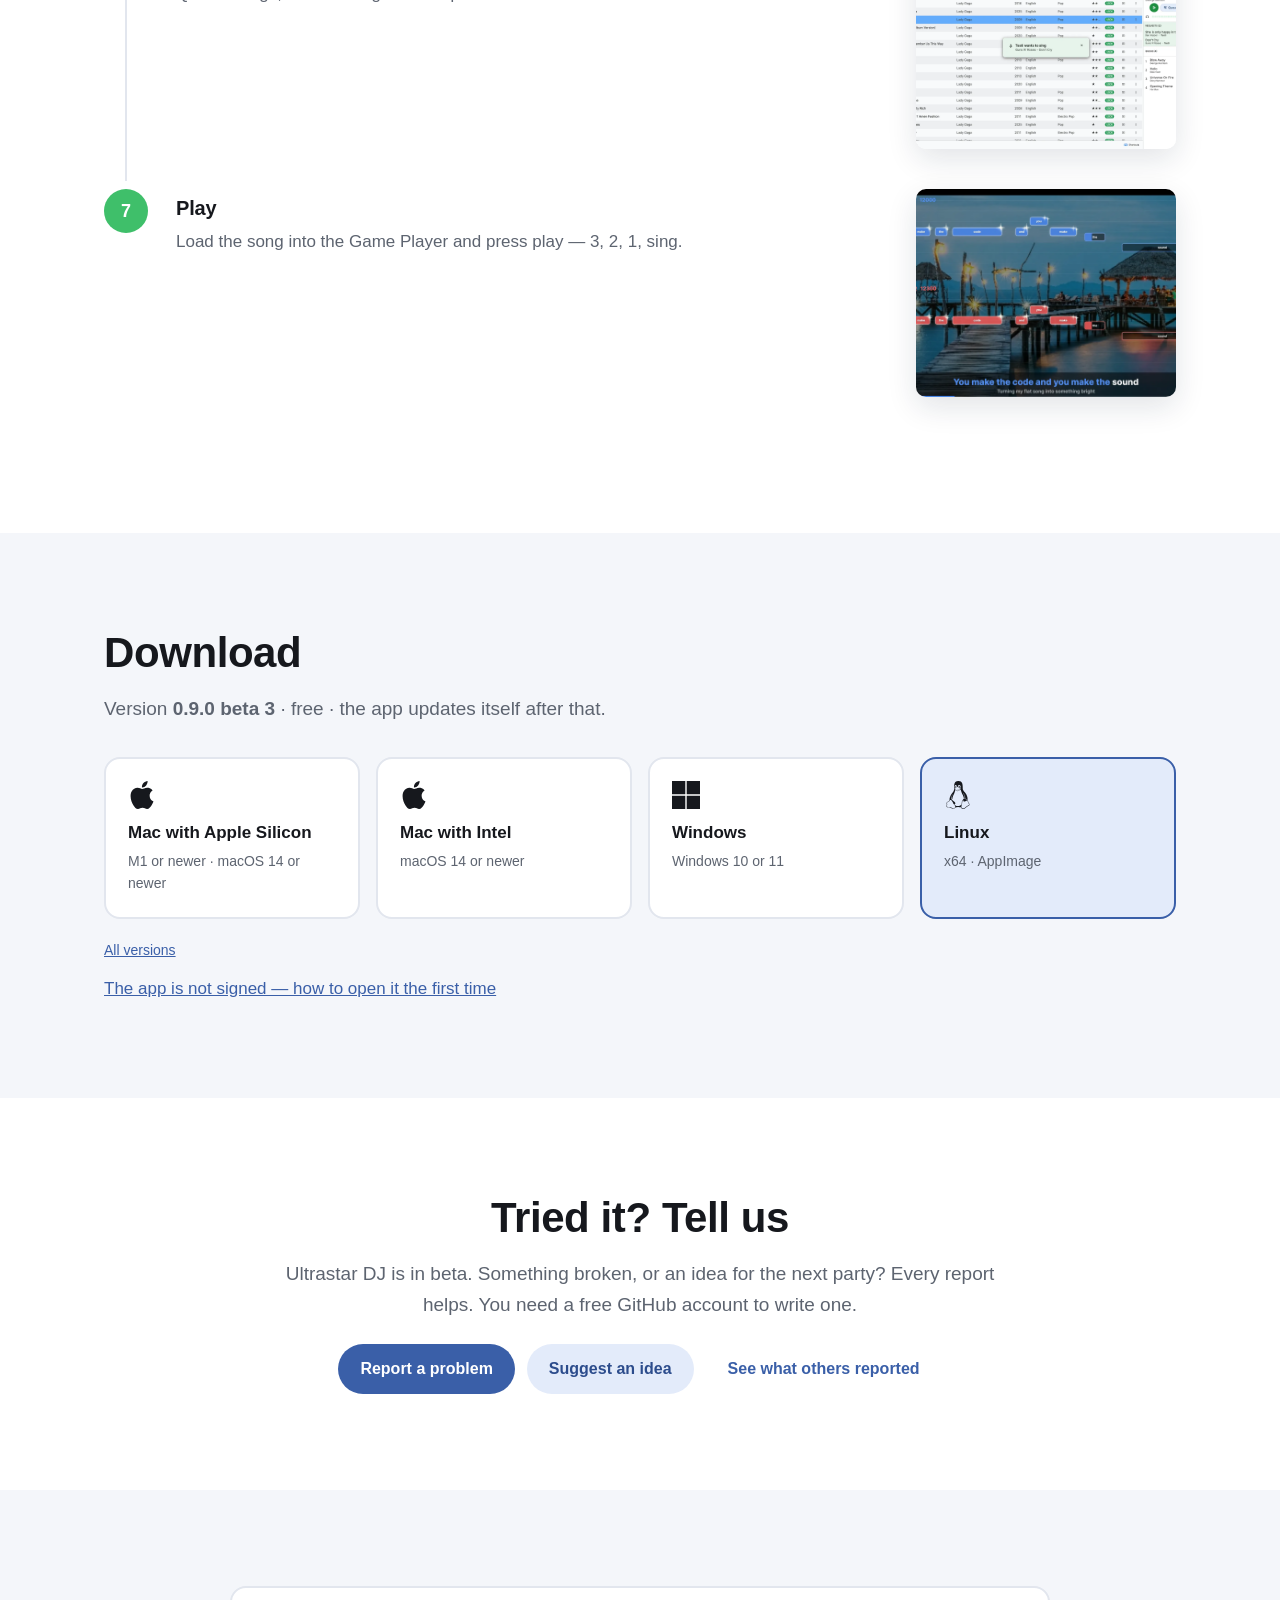
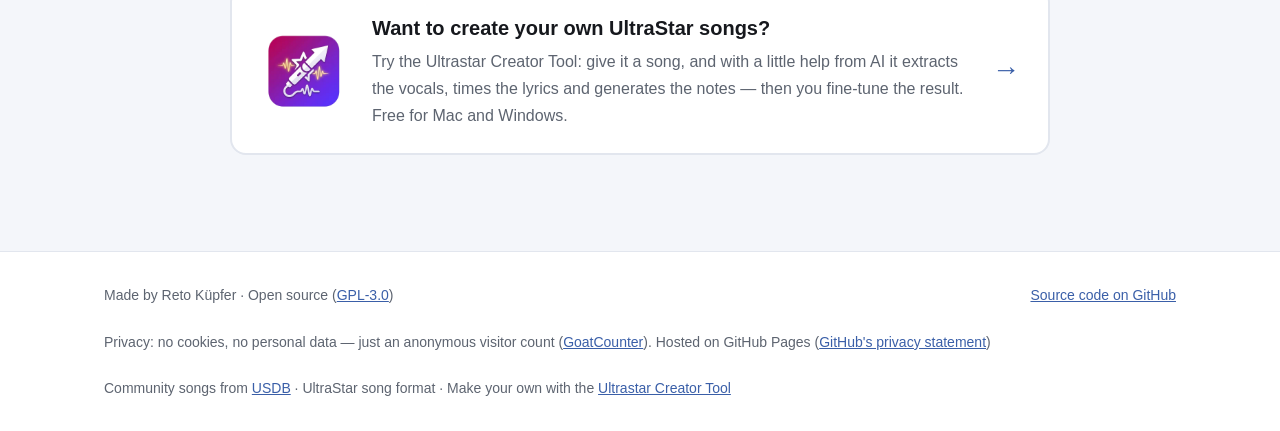
==== commit a5d85ca7: "feat(website): song tools popup links the Creator Tool's website instead of its repo Co-Authored-By:" ====
--- a/website/index.html
+++ b/website/index.html
@@ -367,7 +367,7 @@
   <p class="muted">A few free tools to write your own UltraStar songs — notes, lyrics and timing in one .txt file that
     Ultrastar DJ plays like any other.</p>
   <ul class="tool-list">
-    <li><a href="https://github.com/retotito/UltrastarCreatorTool" target="_blank" rel="noopener"><b>Ultrastar Creator Tool</b></a>
+    <li><a href="https://retotito.github.io/UltrastarCreatorTool/" target="_blank" rel="noopener"><b>Ultrastar Creator Tool</b></a>
       <span>Upload a song and get a singable first draft: the voice is separated, lyrics aligned and pitches detected —
         then fine-tune it in a piano-roll editor.</span></li>
     <li><a href="https://github.com/ZerNico/tunestudio/releases" target="_blank" rel="noopener"><b>Tune Studio</b></a>
